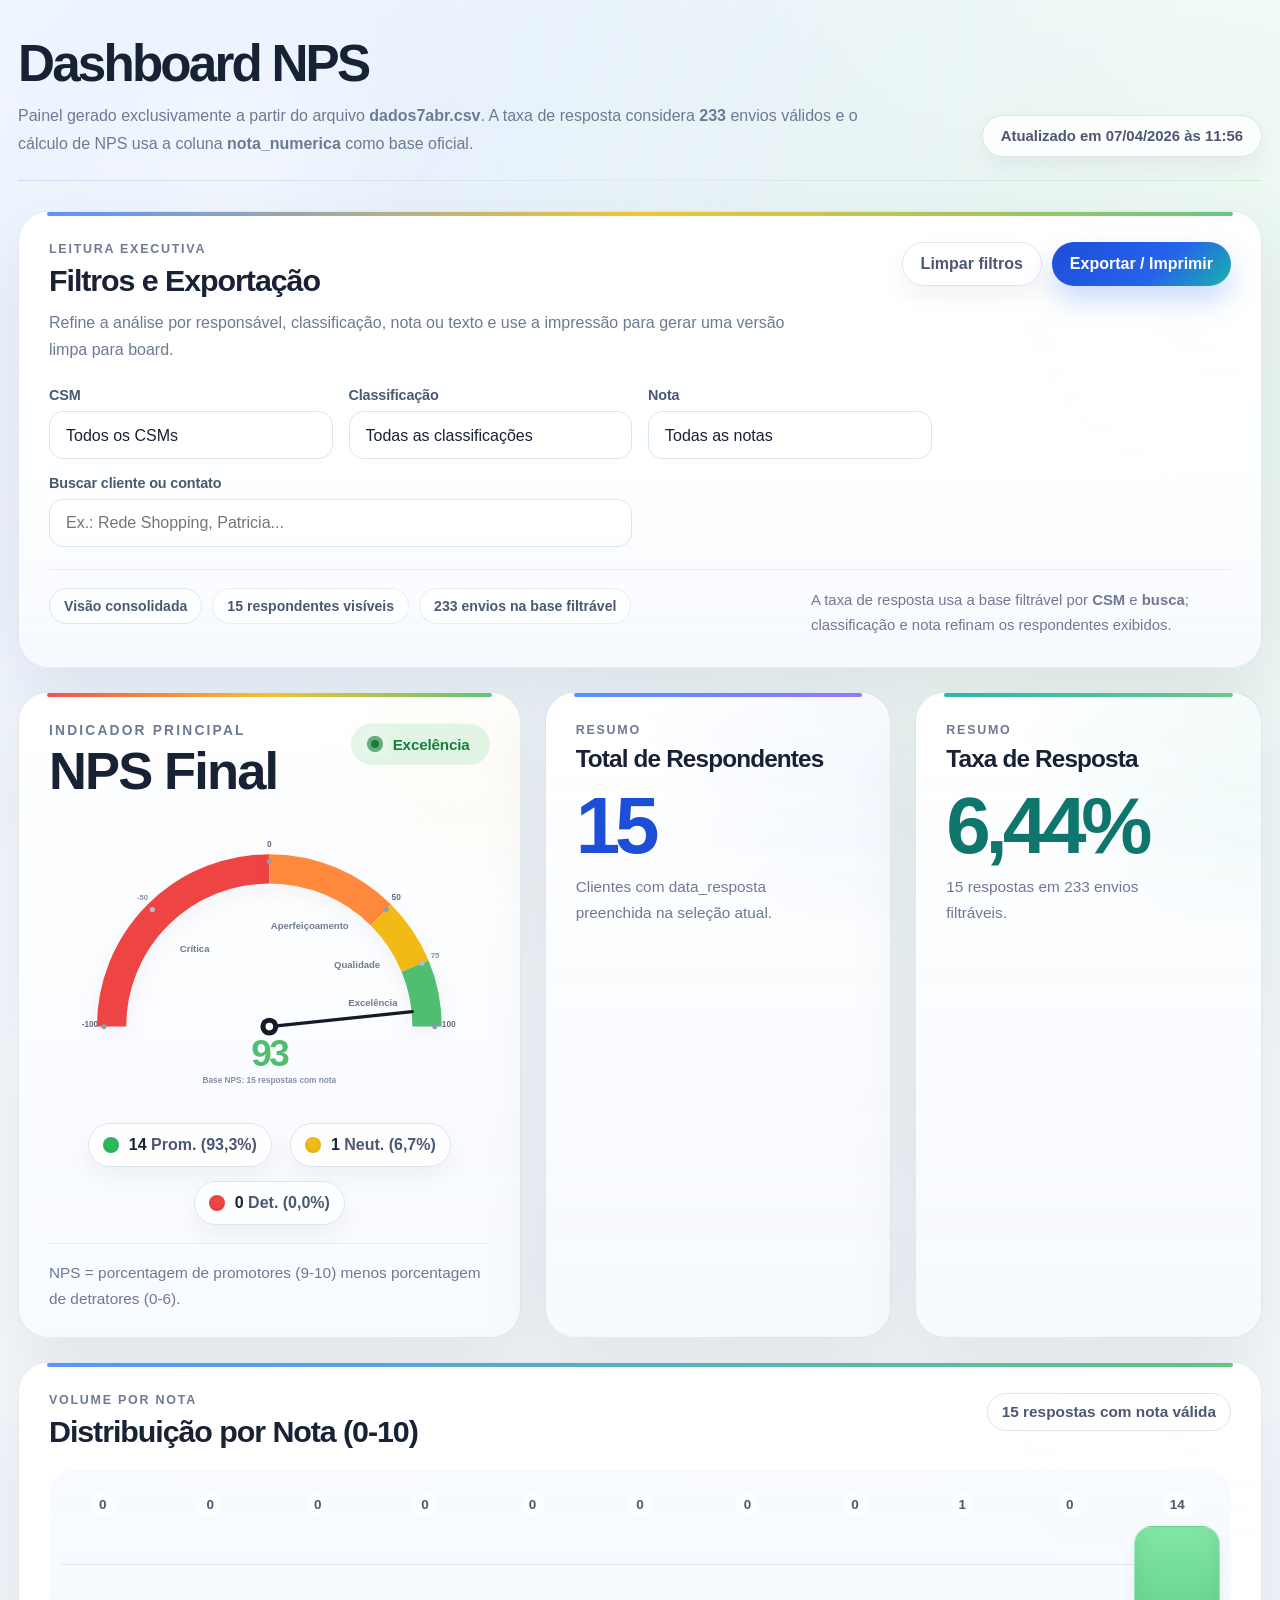
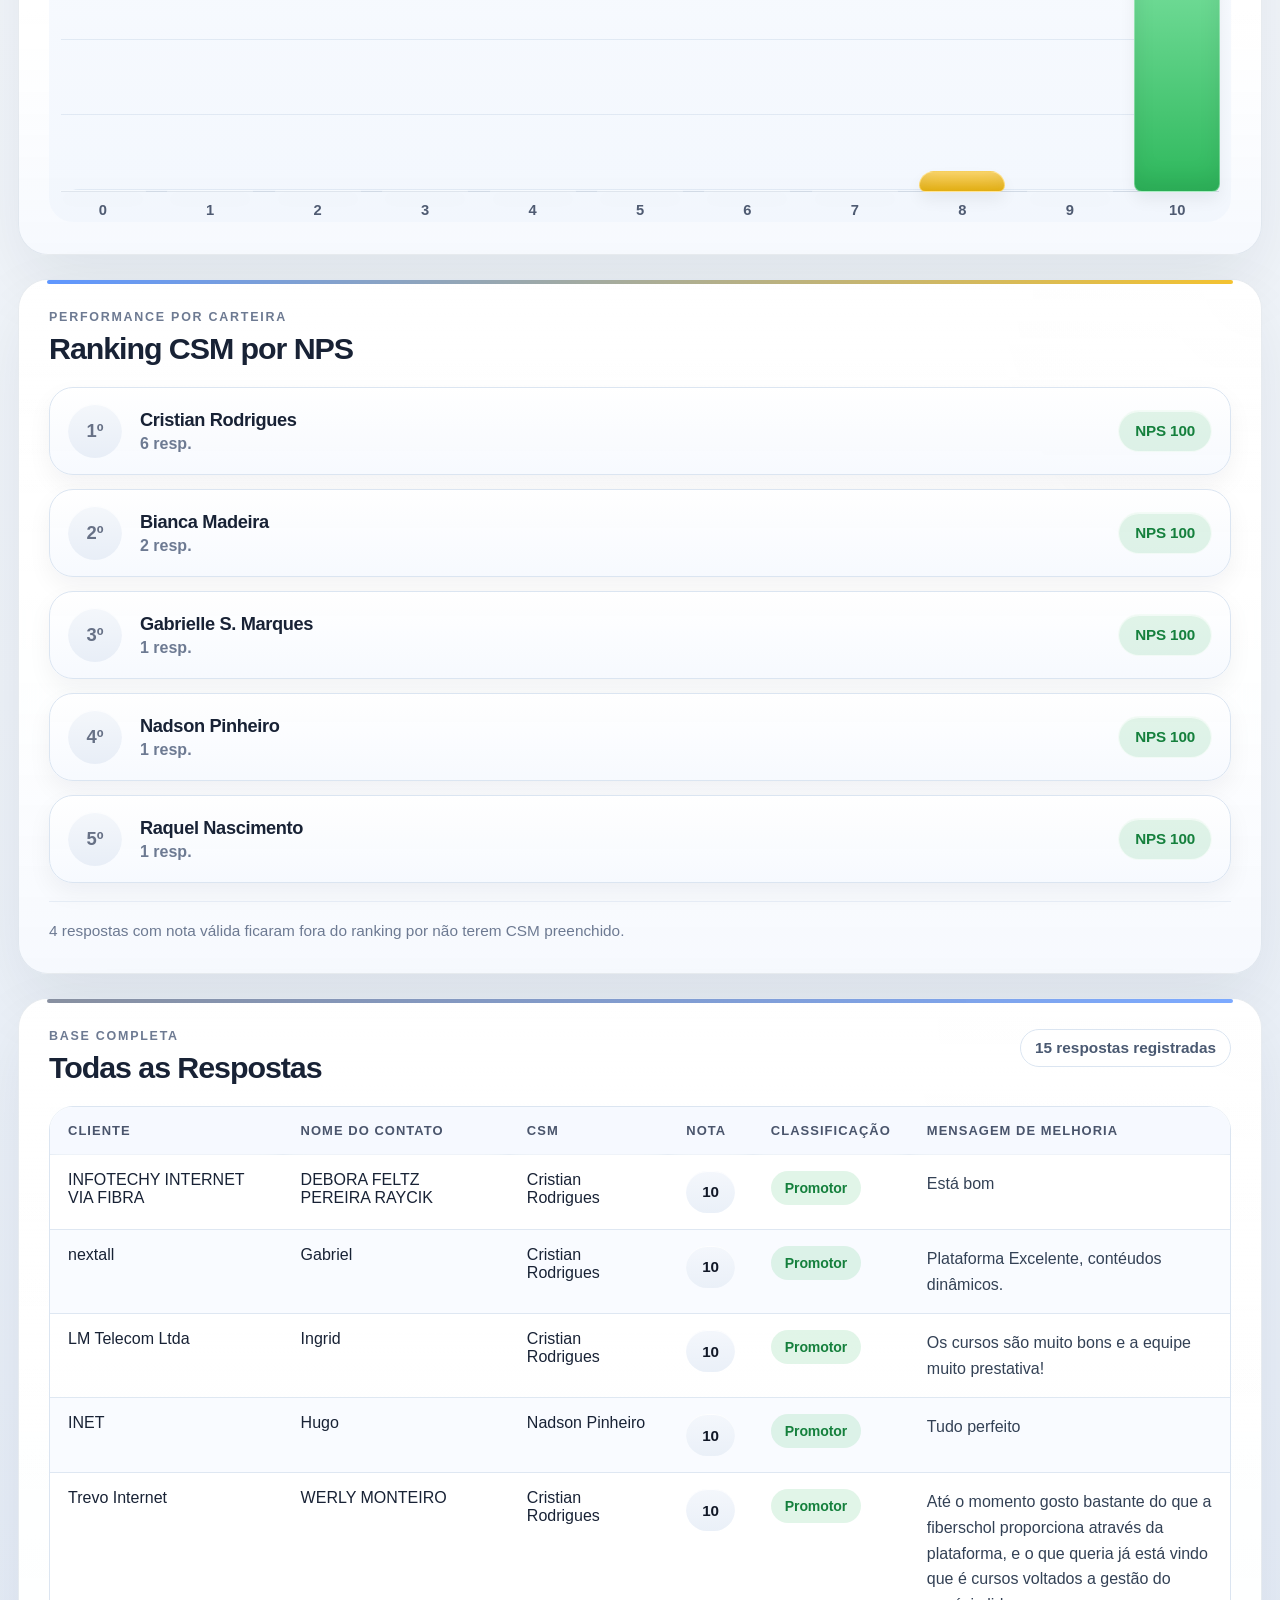
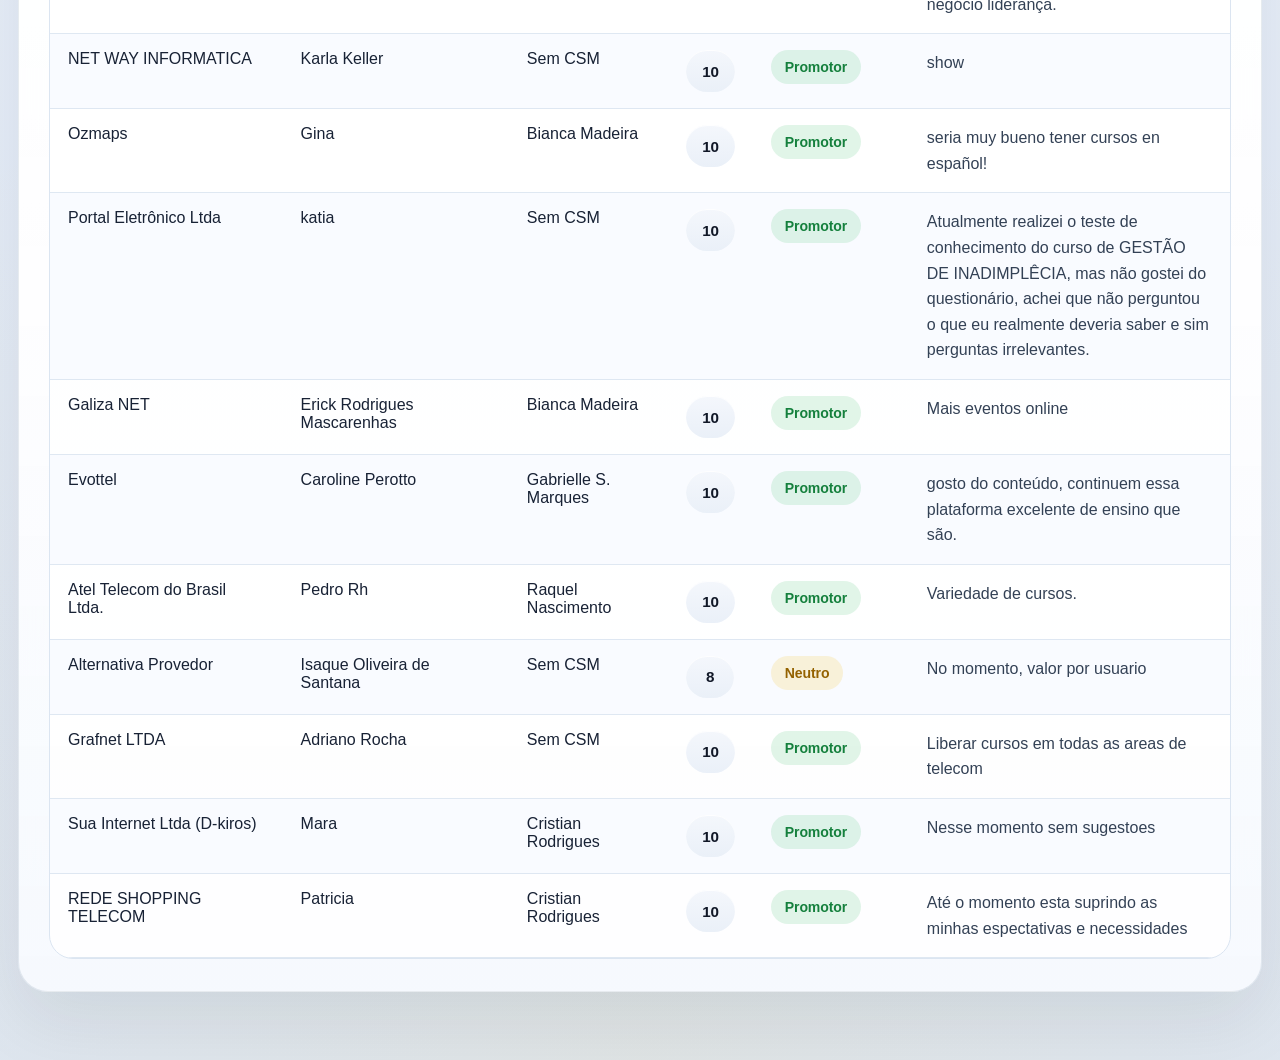
==== index.html @ 2045c463 "Organiza dashboard NPS para entrega inicial" ====
<!DOCTYPE html>
<html lang="pt-BR">
  <head>
    <meta charset="utf-8">
    <meta name="viewport" content="width=device-width, initial-scale=1.0">
    <meta name="description" content="Dashboard de NPS gerado a partir do arquivo CSV de respostas.">
    <title>Dashboard NPS</title>
    <link rel="stylesheet" href="styles.css">
  </head>
  <body>
    <main class="shell">
      
    <header class="page-head">
      <div class="page-head__content">
        <h1 class="page-title">Dashboard NPS</h1>
        <p class="page-subtitle">
          Painel gerado exclusivamente a partir do arquivo <strong>dados7abr.csv</strong>.
          A taxa de resposta considera <strong>233</strong> envios válidos e o cálculo de NPS
          usa a coluna <strong>nota_numerica</strong> como base oficial.
        </p>
      </div>
      <p class="updated-at">Atualizado em 07/04/2026 às 11:56</p>
    </header>
    
      
    <section class="card card-filters">
      <div class="filters-head">
        <div class="filters-head__content">
          <p class="eyebrow">Leitura executiva</p>
          <h2 class="card-title">Filtros e Exportação</h2>
          <p class="filters-description">
            Refine a análise por responsável, classificação, nota ou texto e use a impressão para gerar uma versão limpa para board.
          </p>
        </div>
        <div class="filters-actions">
          <button type="button" class="toolbar-button toolbar-button--ghost" id="reset-filters">
            Limpar filtros
          </button>
          <button type="button" class="toolbar-button toolbar-button--primary" id="print-dashboard">
            Exportar / Imprimir
          </button>
        </div>
      </div>
      <form class="filters-grid" id="dashboard-filters" autocomplete="off">
        <label class="filter-field">
          <span class="filter-label">CSM</span>
          <select id="filter-csm" name="csm">
            <option value="">Todos os CSMs</option><option value="Bianca Madeira">Bianca Madeira</option><option value="Cristian Rodrigues">Cristian Rodrigues</option><option value="Gabrielle S. Marques">Gabrielle S. Marques</option><option value="Nadson Pinheiro">Nadson Pinheiro</option><option value="Raquel Nascimento">Raquel Nascimento</option><option value="Sem CSM">Sem CSM</option>
          </select>
        </label>
        <label class="filter-field">
          <span class="filter-label">Classificação</span>
          <select id="filter-classificacao" name="classificacao">
            <option value="">Todas as classificações</option><option value="Promotor">Promotor</option><option value="Neutro">Neutro</option><option value="Detrator">Detrator</option>
          </select>
        </label>
        <label class="filter-field">
          <span class="filter-label">Nota</span>
          <select id="filter-nota" name="nota">
            <option value="">Todas as notas</option><option value="0">0</option><option value="1">1</option><option value="2">2</option><option value="3">3</option><option value="4">4</option><option value="5">5</option><option value="6">6</option><option value="7">7</option><option value="8">8</option><option value="9">9</option><option value="10">10</option>
          </select>
        </label>
        <label class="filter-field filter-field--search">
          <span class="filter-label">Buscar cliente ou contato</span>
          <input id="filter-busca" name="busca" type="search" placeholder="Ex.: Rede Shopping, Patricia..." />
        </label>
      </form>
      <div class="filters-footer">
        <div class="filter-summary" id="active-filter-summary" aria-live="polite"></div>
        <p class="filters-note">
          A taxa de resposta usa a base filtrável por <strong>CSM</strong> e <strong>busca</strong>; classificação e nota refinam os respondentes exibidos.
        </p>
      </div>
      <noscript>
        <p class="filters-note">Ative JavaScript para usar os filtros e a exportação.</p>
      </noscript>
    </section>
    
      
    <section class="top-grid">
      <div class="dashboard-slot" id="slot-gauge">
        
    <section class="card card-gauge">
      <div class="card-head">
        <div class="card-head__content">
          <p class="eyebrow">Indicador principal</p>
          <h2 class="card-title">NPS Final</h2>
        </div>
        
    <span class="status-badge status-badge--excellence">
      <span class="status-badge__dot" aria-hidden="true"></span>
      <span>Excelência</span>
    </span>
    
      </div>
      <figure class="gauge-figure">
        
    <svg viewBox="0 0 680 460" class="gauge-svg" role="img" aria-label="NPS final 93">
      <g><path d="M 92.00 320.00 A 248.00 248.00 0 0 1 340.00 72.00" class="gauge-arc" stroke="#ef4444"></path><path d="M 340.00 72.00 A 248.00 248.00 0 0 1 515.36 144.64" class="gauge-arc" stroke="#ff8a3d"></path><path d="M 515.36 144.64 A 248.00 248.00 0 0 1 569.12 225.09" class="gauge-arc" stroke="#f2ba14"></path><path d="M 569.12 225.09 A 248.00 248.00 0 0 1 588.00 320.00" class="gauge-arc" stroke="#4fbe6e"></path></g>
      <g><text x="222.62" y="202.62" class="gauge-zone-label">Crítica</text><text x="403.53" y="166.64" class="gauge-zone-label">Aperfeiçoamento</text><text x="478.02" y="227.78" class="gauge-zone-label">Qualidade</text><text x="502.81" y="287.62" class="gauge-zone-label">Excelência</text></g>
      <g><circle cx="80.00" cy="320.00" r="4" class="gauge-tick-dot"></circle><circle cx="156.15" cy="136.15" r="4" class="gauge-tick-dot gauge-tick-dot--minor"></circle><circle cx="340.00" cy="60.00" r="4" class="gauge-tick-dot"></circle><circle cx="523.85" cy="136.15" r="4" class="gauge-tick-dot"></circle><circle cx="580.21" cy="220.50" r="4" class="gauge-tick-dot gauge-tick-dot--minor"></circle><circle cx="600.00" cy="320.00" r="4" class="gauge-tick-dot"></circle></g>
      <g><text x="58.00" y="320.00" class="gauge-tick-label">-100</text><text x="140.60" y="120.60" class="gauge-tick-label gauge-tick-label--minor">-50</text><text x="340.00" y="38.00" class="gauge-tick-label">0</text><text x="539.40" y="120.60" class="gauge-tick-label">50</text><text x="600.53" y="212.08" class="gauge-tick-label gauge-tick-label--minor">75</text><text x="622.00" y="320.00" class="gauge-tick-label">100</text></g>
      <line x1="340" y1="320" x2="564.76" y2="296.38" class="gauge-needle"></line>
      <circle cx="340" cy="320" r="14" class="gauge-pivot-outer"></circle>
      <circle cx="340" cy="320" r="6" class="gauge-pivot-inner"></circle>
      <text x="340" y="382" class="gauge-value nps-value--excellence">93</text>
      <text x="340" y="409" class="gauge-base">Base NPS: 15 respostas com nota</text>
    </svg>
    
      </figure>
      <ul class="gauge-legend" aria-label="Composição do NPS">
        
        <li class="gauge-legend__item">
          <span class="legend-dot legend-dot--promoter" aria-hidden="true"></span>
          <span><strong>14</strong> Prom. (93,3%)</span>
        </li>
        
        <li class="gauge-legend__item">
          <span class="legend-dot legend-dot--neutral" aria-hidden="true"></span>
          <span><strong>1</strong> Neut. (6,7%)</span>
        </li>
        
        <li class="gauge-legend__item">
          <span class="legend-dot legend-dot--detractor" aria-hidden="true"></span>
          <span><strong>0</strong> Det. (0,0%)</span>
        </li>
        
      </ul>
      <p class="card-footnote">NPS = porcentagem de promotores (9-10) menos porcentagem de detratores (0-6).</p>
    </section>
    
      </div>
      <div class="dashboard-slot" id="slot-respondents">
        
    <section class="card metric-card metric-card--respondents">
      <div class="card-head card-head--tight">
        <div class="card-head__content">
          <p class="eyebrow">Resumo</p>
          <h2 class="card-title">Total de Respondentes</h2>
        </div>
      </div>
      <div class="metric-value">15</div>
      <p class="metric-subtitle">Clientes com data_resposta preenchida.</p>
    </section>
    
      </div>
      <div class="dashboard-slot" id="slot-rate">
        
    <section class="card metric-card metric-card--rate">
      <div class="card-head card-head--tight">
        <div class="card-head__content">
          <p class="eyebrow">Resumo</p>
          <h2 class="card-title">Taxa de Resposta</h2>
        </div>
      </div>
      <div class="metric-value">6,44%</div>
      <p class="metric-subtitle">15 respostas em 233 envios válidos.</p>
    </section>
    
      </div>
    </section>
    
      
    <section class="section-grid">
      <div class="dashboard-slot" id="slot-distribution">
        
    <section class="card card-wide card-distribution">
      <div class="card-head">
        <div class="card-head__content">
          <p class="eyebrow">Volume por nota</p>
          <h2 class="card-title">Distribuição por Nota (0-10)</h2>
        </div>
        <p class="chart-caption">15 respostas com nota válida</p>
      </div>
      <div class="bar-chart" aria-label="Gráfico de distribuição por nota">
        
            <div class="bar-column">
              <div class="bar-value-label">0</div>
              <div class="bar-track">
                <div class="bar-fill bar-fill--detractor" style="height: 0.00%"></div>
              </div>
              <div class="bar-score-label">0</div>
            </div>
            
            <div class="bar-column">
              <div class="bar-value-label">0</div>
              <div class="bar-track">
                <div class="bar-fill bar-fill--detractor" style="height: 0.00%"></div>
              </div>
              <div class="bar-score-label">1</div>
            </div>
            
            <div class="bar-column">
              <div class="bar-value-label">0</div>
              <div class="bar-track">
                <div class="bar-fill bar-fill--detractor" style="height: 0.00%"></div>
              </div>
              <div class="bar-score-label">2</div>
            </div>
            
            <div class="bar-column">
              <div class="bar-value-label">0</div>
              <div class="bar-track">
                <div class="bar-fill bar-fill--detractor" style="height: 0.00%"></div>
              </div>
              <div class="bar-score-label">3</div>
            </div>
            
            <div class="bar-column">
              <div class="bar-value-label">0</div>
              <div class="bar-track">
                <div class="bar-fill bar-fill--detractor" style="height: 0.00%"></div>
              </div>
              <div class="bar-score-label">4</div>
            </div>
            
            <div class="bar-column">
              <div class="bar-value-label">0</div>
              <div class="bar-track">
                <div class="bar-fill bar-fill--detractor" style="height: 0.00%"></div>
              </div>
              <div class="bar-score-label">5</div>
            </div>
            
            <div class="bar-column">
              <div class="bar-value-label">0</div>
              <div class="bar-track">
                <div class="bar-fill bar-fill--detractor" style="height: 0.00%"></div>
              </div>
              <div class="bar-score-label">6</div>
            </div>
            
            <div class="bar-column">
              <div class="bar-value-label">0</div>
              <div class="bar-track">
                <div class="bar-fill bar-fill--neutral" style="height: 0.00%"></div>
              </div>
              <div class="bar-score-label">7</div>
            </div>
            
            <div class="bar-column">
              <div class="bar-value-label">1</div>
              <div class="bar-track">
                <div class="bar-fill bar-fill--neutral" style="height: 8.00%"></div>
              </div>
              <div class="bar-score-label">8</div>
            </div>
            
            <div class="bar-column">
              <div class="bar-value-label">0</div>
              <div class="bar-track">
                <div class="bar-fill bar-fill--promoter" style="height: 0.00%"></div>
              </div>
              <div class="bar-score-label">9</div>
            </div>
            
            <div class="bar-column">
              <div class="bar-value-label">14</div>
              <div class="bar-track">
                <div class="bar-fill bar-fill--promoter" style="height: 100.00%"></div>
              </div>
              <div class="bar-score-label">10</div>
            </div>
            
      </div>
    </section>
    
      </div>
      <div class="dashboard-slot" id="slot-ranking">
        
    <section class="card card-ranking">
      <div class="card-head">
        <div class="card-head__content">
          <p class="eyebrow">Performance por carteira</p>
          <h2 class="card-title">Ranking CSM por NPS</h2>
        </div>
      </div>
      <ol class="ranking-list">
                <li class="ranking-item">
                  <div class="ranking-position">1º</div>
                  <div class="ranking-content">
                    <div class="ranking-name">Cristian Rodrigues</div>
                    <div class="ranking-meta">6 resp.</div>
                  </div>
                  <div class="ranking-badge status-badge--excellence">NPS 100</div>
                </li>
                
                <li class="ranking-item">
                  <div class="ranking-position">2º</div>
                  <div class="ranking-content">
                    <div class="ranking-name">Bianca Madeira</div>
                    <div class="ranking-meta">2 resp.</div>
                  </div>
                  <div class="ranking-badge status-badge--excellence">NPS 100</div>
                </li>
                
                <li class="ranking-item">
                  <div class="ranking-position">3º</div>
                  <div class="ranking-content">
                    <div class="ranking-name">Gabrielle S. Marques</div>
                    <div class="ranking-meta">1 resp.</div>
                  </div>
                  <div class="ranking-badge status-badge--excellence">NPS 100</div>
                </li>
                
                <li class="ranking-item">
                  <div class="ranking-position">4º</div>
                  <div class="ranking-content">
                    <div class="ranking-name">Nadson Pinheiro</div>
                    <div class="ranking-meta">1 resp.</div>
                  </div>
                  <div class="ranking-badge status-badge--excellence">NPS 100</div>
                </li>
                
                <li class="ranking-item">
                  <div class="ranking-position">5º</div>
                  <div class="ranking-content">
                    <div class="ranking-name">Raquel Nascimento</div>
                    <div class="ranking-meta">1 resp.</div>
                  </div>
                  <div class="ranking-badge status-badge--excellence">NPS 100</div>
                </li>
                </ol>
      <p class="card-footnote">4 respostas com nota válida ficaram fora do ranking por não terem CSM preenchido.</p>
    </section>
    
      </div>
      <div class="dashboard-slot" id="slot-table">
        
    <section class="card card-wide card-table">
      <div class="card-head">
        <div class="card-head__content">
          <p class="eyebrow">Base completa</p>
          <h2 class="card-title">Todas as Respostas</h2>
        </div>
        <p class="chart-caption">15 respostas registradas</p>
      </div>
      <div class="table-shell">
        <table>
          <caption class="sr-only">Tabela com todas as respostas de NPS</caption>
          <thead>
            <tr>
              <th>Cliente</th>
              <th>Nome do contato</th>
              <th>CSM</th>
              <th>Nota</th>
              <th>Classificação</th>
              <th>Mensagem de melhoria</th>
            </tr>
          </thead>
          <tbody>
            
            <tr>
              <td>INFOTECHY INTERNET VIA FIBRA</td>
              <td>DEBORA FELTZ PEREIRA RAYCIK</td>
              <td>Cristian Rodrigues</td>
              <td><span class="score-chip">10</span></td>
              <td><span class="pill pill--promoter">Promotor</span></td>
              <td class="message-cell">Está bom</td>
            </tr>
            
            <tr>
              <td>nextall</td>
              <td>Gabriel</td>
              <td>Cristian Rodrigues</td>
              <td><span class="score-chip">10</span></td>
              <td><span class="pill pill--promoter">Promotor</span></td>
              <td class="message-cell">Plataforma Excelente, contéudos dinâmicos.</td>
            </tr>
            
            <tr>
              <td>LM Telecom Ltda</td>
              <td>Ingrid</td>
              <td>Cristian Rodrigues</td>
              <td><span class="score-chip">10</span></td>
              <td><span class="pill pill--promoter">Promotor</span></td>
              <td class="message-cell">Os cursos são muito bons e a equipe muito prestativa!</td>
            </tr>
            
            <tr>
              <td>INET</td>
              <td>Hugo</td>
              <td>Nadson Pinheiro</td>
              <td><span class="score-chip">10</span></td>
              <td><span class="pill pill--promoter">Promotor</span></td>
              <td class="message-cell">Tudo perfeito</td>
            </tr>
            
            <tr>
              <td>Trevo Internet</td>
              <td>WERLY MONTEIRO</td>
              <td>Cristian Rodrigues</td>
              <td><span class="score-chip">10</span></td>
              <td><span class="pill pill--promoter">Promotor</span></td>
              <td class="message-cell">Até o momento gosto bastante do que a fiberschol proporciona através da plataforma, e o que queria já está vindo que é cursos voltados a gestão do negócio liderança.</td>
            </tr>
            
            <tr>
              <td>NET WAY INFORMATICA</td>
              <td>Karla Keller</td>
              <td>Sem CSM</td>
              <td><span class="score-chip">10</span></td>
              <td><span class="pill pill--promoter">Promotor</span></td>
              <td class="message-cell">show</td>
            </tr>
            
            <tr>
              <td>Ozmaps</td>
              <td>Gina</td>
              <td>Bianca Madeira</td>
              <td><span class="score-chip">10</span></td>
              <td><span class="pill pill--promoter">Promotor</span></td>
              <td class="message-cell">seria muy bueno tener cursos en español!</td>
            </tr>
            
            <tr>
              <td>Portal Eletrônico Ltda</td>
              <td>katia</td>
              <td>Sem CSM</td>
              <td><span class="score-chip">10</span></td>
              <td><span class="pill pill--promoter">Promotor</span></td>
              <td class="message-cell">Atualmente realizei o teste de conhecimento do curso de GESTÃO DE INADIMPLÊCIA, mas não gostei do questionário, achei que não perguntou o que eu realmente deveria saber e sim perguntas irrelevantes.</td>
            </tr>
            
            <tr>
              <td>Galiza NET</td>
              <td>Erick Rodrigues Mascarenhas</td>
              <td>Bianca Madeira</td>
              <td><span class="score-chip">10</span></td>
              <td><span class="pill pill--promoter">Promotor</span></td>
              <td class="message-cell">Mais eventos online</td>
            </tr>
            
            <tr>
              <td>Evottel</td>
              <td>Caroline Perotto</td>
              <td>Gabrielle S. Marques</td>
              <td><span class="score-chip">10</span></td>
              <td><span class="pill pill--promoter">Promotor</span></td>
              <td class="message-cell">gosto do conteúdo, continuem essa plataforma excelente de ensino que são.</td>
            </tr>
            
            <tr>
              <td>Atel Telecom do Brasil Ltda.</td>
              <td>Pedro Rh</td>
              <td>Raquel Nascimento</td>
              <td><span class="score-chip">10</span></td>
              <td><span class="pill pill--promoter">Promotor</span></td>
              <td class="message-cell">Variedade de cursos.</td>
            </tr>
            
            <tr>
              <td>Alternativa Provedor</td>
              <td>Isaque Oliveira de Santana</td>
              <td>Sem CSM</td>
              <td><span class="score-chip">8</span></td>
              <td><span class="pill pill--neutral">Neutro</span></td>
              <td class="message-cell">No momento, valor por usuario</td>
            </tr>
            
            <tr>
              <td>Grafnet LTDA</td>
              <td>Adriano Rocha</td>
              <td>Sem CSM</td>
              <td><span class="score-chip">10</span></td>
              <td><span class="pill pill--promoter">Promotor</span></td>
              <td class="message-cell">Liberar cursos em todas as areas de telecom</td>
            </tr>
            
            <tr>
              <td>Sua Internet Ltda (D-kiros)</td>
              <td>Mara</td>
              <td>Cristian Rodrigues</td>
              <td><span class="score-chip">10</span></td>
              <td><span class="pill pill--promoter">Promotor</span></td>
              <td class="message-cell">Nesse momento sem sugestoes</td>
            </tr>
            
            <tr>
              <td>REDE SHOPPING TELECOM</td>
              <td>Patricia</td>
              <td>Cristian Rodrigues</td>
              <td><span class="score-chip">10</span></td>
              <td><span class="pill pill--promoter">Promotor</span></td>
              <td class="message-cell">Até o momento esta suprindo as minhas espectativas e necessidades</td>
            </tr>
            
          </tbody>
        </table>
      </div>
    </section>
    
      </div>
    </section>
    
    </main>
    <script id="dashboard-data" type="application/json">{"sentRecords": [{"cliente": "VNET TECNOLOGIA (VOANET)", "nome_contato": "Rafael Assis", "csm": "Bianca Madeira"}, {"cliente": "ELETEL NET (BRENDON C B DE CASTRO)", "nome_contato": "BRENDON", "csm": "Sem CSM"}, {"cliente": "BMI SERVICOS DIGITAIS", "nome_contato": "Rênea Prado", "csm": "Sem CSM"}, {"cliente": "REDE BJNET TELECOMUNICACOES LTDA", "nome_contato": "Paulo", "csm": "Sem CSM"}, {"cliente": "GRUPO VIA FIBRA (VSC TELECOM LTDA)", "nome_contato": "Vanderlei Correia", "csm": "Sem CSM"}, {"cliente": "CONTILNET TELECOM", "nome_contato": "Antônio Paixão", "csm": "Sem CSM"}, {"cliente": "Gruposa - Capelanet", "nome_contato": "Sérgio", "csm": "Bianca Madeira"}, {"cliente": "TEUTONET", "nome_contato": "Agnes Santos", "csm": "Bianca Madeira"}, {"cliente": "Essa internet", "nome_contato": "roberta", "csm": "Nadson Pinheiro"}, {"cliente": "Netcell", "nome_contato": "Josivaldo", "csm": "Cristian Rodrigues"}, {"cliente": "VELLO", "nome_contato": "Danilo", "csm": "Sem CSM"}, {"cliente": "Connectsul Telecomunicações", "nome_contato": "Karina", "csm": "Gabrielle S. Marques"}, {"cliente": "Ciabrasnet", "nome_contato": "Glacieli", "csm": "Cristian Rodrigues"}, {"cliente": "Nevoli Telecom", "nome_contato": "Edite Lopes", "csm": "Sem CSM"}, {"cliente": "Unonet", "nome_contato": "renisio", "csm": "Bianca Madeira"}, {"cliente": "Pontonet", "nome_contato": "Alexandre de Jesus Borges", "csm": "Cristian Rodrigues"}, {"cliente": "Rede online internet", "nome_contato": "Daniele Soares", "csm": "Gabrielle S. Marques"}, {"cliente": "OPCAOTELECOM TELECOMUNICACOES S/A", "nome_contato": "Marcelo", "csm": "Cristian Rodrigues"}, {"cliente": "Arobanet", "nome_contato": "Lione", "csm": "Cristian Rodrigues"}, {"cliente": "Nave Net", "nome_contato": "emerson", "csm": "Cristian Rodrigues"}, {"cliente": "NEWCO (itaon)", "nome_contato": "Levi Samuel", "csm": "Bianca Madeira"}, {"cliente": "NOXNET PROVEDOR (FJM TELECOM LTDA)", "nome_contato": "Kelly", "csm": "Bianca Madeira"}, {"cliente": "BRASIL NET POWER", "nome_contato": "Wener Carlos lemes teixeira", "csm": "Bianca Madeira"}, {"cliente": "Pantanal - Brito & Gonçalves LTDA ME", "nome_contato": "Henrique da Silva Brito", "csm": "Sem CSM"}, {"cliente": "Diginet Telecom - A T Magalhaes", "nome_contato": "Adam", "csm": "Sem CSM"}, {"cliente": "VIP NET (R. G. Menezes de Araujo Informatica)", "nome_contato": "Rauny Garcia", "csm": "Sem CSM"}, {"cliente": "DELTA ATIVA", "nome_contato": "Daniele Miorando", "csm": "Cristian Rodrigues"}, {"cliente": "R2NET", "nome_contato": "Matheus", "csm": "Cristian Rodrigues"}, {"cliente": "Megapix Provedor de Internet", "nome_contato": "Lucas Sampaio", "csm": "Nadson Pinheiro"}, {"cliente": "Omegasul", "nome_contato": "Enoque", "csm": "Cristian Rodrigues"}, {"cliente": "JDCONECT", "nome_contato": "Gerson Barbosa Veras Junior", "csm": "Gabrielle S. Marques"}, {"cliente": "Fernando Oliveira Cambuhy", "nome_contato": "Elisa", "csm": "Cristian Rodrigues"}, {"cliente": "WIUP - RLINE SOLUTIONS", "nome_contato": "Carlos Moritz", "csm": "Cristian Rodrigues"}, {"cliente": "SOW - SHARE OWN WORLD", "nome_contato": "Felipe", "csm": "Cristian Rodrigues"}, {"cliente": "ESADINET", "nome_contato": "Kaue", "csm": "Cristian Rodrigues"}, {"cliente": "nova mais", "nome_contato": "Ravel", "csm": "Cristian Rodrigues"}, {"cliente": "SD NET", "nome_contato": "ABELA MARIA DANCZUK", "csm": "Sem CSM"}, {"cliente": "supernet", "nome_contato": "Weverton", "csm": "Cristian Rodrigues"}, {"cliente": "SELLNET TELECOM (Sell Net)", "nome_contato": "Luiz Brizola", "csm": "Raquel Nascimento"}, {"cliente": "Netfibra (LS Conect Telecom)", "nome_contato": "Jane", "csm": "Bianca Madeira"}, {"cliente": "FAINET", "nome_contato": "Jurandi", "csm": "Bianca Madeira"}, {"cliente": "NET BAIO", "nome_contato": "GILMAR JOSE DA SILVA", "csm": "Bianca Madeira"}, {"cliente": "DStech Internet", "nome_contato": "Christian", "csm": "Bianca Madeira"}, {"cliente": "NAVIX SOLUÇÕES EM INTERNET", "nome_contato": "Samuel", "csm": "Nadson Pinheiro"}, {"cliente": "BRENDON C B DE CASTRO", "nome_contato": "BRENDON", "csm": "Nadson Pinheiro"}, {"cliente": "INET", "nome_contato": "Hugo", "csm": "Nadson Pinheiro"}, {"cliente": "I7 Provedor de internet LTDA", "nome_contato": "Laerte", "csm": "Nadson Pinheiro"}, {"cliente": "LOGO TELECOM", "nome_contato": "Michell", "csm": "Bianca Madeira"}, {"cliente": "Futuranet", "nome_contato": "Jonas", "csm": "Sem CSM"}, {"cliente": "Netwest", "nome_contato": "Everton Cardoso Mendes", "csm": "Bianca Madeira"}, {"cliente": "Greenet", "nome_contato": "Patric", "csm": "Bianca Madeira"}, {"cliente": "NS Internet LTDA", "nome_contato": "Kerlei", "csm": "Cristian Rodrigues"}, {"cliente": "ULTRANET", "nome_contato": "Edilson Maier Campos", "csm": "Sem CSM"}, {"cliente": "JECTIX TELECOMUNICAÇÕES E SERVIÇOS", "nome_contato": "Jefferson Roger", "csm": "Cristian Rodrigues"}, {"cliente": "Wit Telecom", "nome_contato": "ricardo - +55 93 9203-9153", "csm": "Bianca Madeira"}, {"cliente": "MEGANET TELECOM", "nome_contato": "DIONE", "csm": "Cristian Rodrigues"}, {"cliente": "BMI SERVICOS DIGITAIS", "nome_contato": "Rênea Prado", "csm": "Nadson Pinheiro"}, {"cliente": "Interserv Telecom LTDA", "nome_contato": "ILMA MICHELE COSTA VASCONCELOS SOARES", "csm": "Gabrielle S. Marques"}, {"cliente": "Zen Internet e Telecomunicação LTDA", "nome_contato": "Ingrid", "csm": "Bianca Madeira"}, {"cliente": "PRIME TELECOM LTDA", "nome_contato": "Vanderlam Silva Carvalho", "csm": "Bianca Madeira"}, {"cliente": "TK TELECOM", "nome_contato": "TIAGO DE JESUS SANTOS", "csm": "Gabrielle S. Marques"}, {"cliente": "ONE (Empresa de soluções)", "nome_contato": "Daiane", "csm": "Gabrielle S. Marques"}, {"cliente": "SEABANT", "nome_contato": "ERALDO CARLOS DA SILVA", "csm": "Sem CSM"}, {"cliente": "ULTRANET (ultranetpa)", "nome_contato": "Edilson Maier Campos", "csm": "Sem CSM"}, {"cliente": "Apex Telecom (CINEIA BEATRIZ DE OLIVEIRA MIRANDA)", "nome_contato": "HERÁCLITO DANTAS DE MIRANDA NETO", "csm": "Bianca Madeira"}, {"cliente": "NETIAN telecom", "nome_contato": "Sebastião augusto Rodrigues de Mesquita", "csm": "Bianca Madeira"}, {"cliente": "ZeusNet", "nome_contato": "Marcílio", "csm": "Bianca Madeira"}, {"cliente": "Galiza NET", "nome_contato": "Erick Rodrigues Mascarenhas", "csm": "Bianca Madeira"}, {"cliente": "PIXEL INTERNET E TELECOMUNICAÇÕES EIRELI", "nome_contato": "Thais", "csm": "Bianca Madeira"}, {"cliente": "Branet - BRASIL ANTENAS abdossantos", "nome_contato": "ALCIDES", "csm": "Bianca Madeira"}, {"cliente": "DDL LINE", "nome_contato": "denes", "csm": "Bianca Madeira"}, {"cliente": "Catupi.com", "nome_contato": "Patricia Aschebrock Laux", "csm": "Bianca Madeira"}, {"cliente": "Ozmaps", "nome_contato": "Gina", "csm": "Bianca Madeira"}, {"cliente": "Web Serviços de Comunicação multimídia Ltda Netcanes", "nome_contato": "Jabes", "csm": "Bianca Madeira"}, {"cliente": "LIKE TELECOM LTDA - ME (LIKE TELECOM)", "nome_contato": "Victor", "csm": "Sem CSM"}, {"cliente": "Futuranet", "nome_contato": "Jonas", "csm": "Sem CSM"}, {"cliente": "Esfera Condominio LTDA", "nome_contato": "alex", "csm": "Nadson Pinheiro"}, {"cliente": "NetHouse Telecom", "nome_contato": "mairla", "csm": "Sem CSM"}, {"cliente": "GSS TECNOLOGIES S.A.C.", "nome_contato": "Jorge ou Rute", "csm": "Bianca Madeira"}, {"cliente": "Geração Net", "nome_contato": "Denise", "csm": "Raquel Nascimento"}, {"cliente": "FiberComp", "nome_contato": "Karine", "csm": "Raquel Nascimento"}, {"cliente": "FIVE TELECOM LTDA", "nome_contato": "Marcelo", "csm": "Raquel Nascimento"}, {"cliente": "TRES PONTAS TECNOLOGIA", "nome_contato": "Andressa", "csm": "Cristian Rodrigues"}, {"cliente": "FibraOn Soluções", "nome_contato": "Keli Miranda", "csm": "Sem CSM"}, {"cliente": "GA Service Internet", "nome_contato": "ilaildo Silva", "csm": "Bianca Madeira"}, {"cliente": "Mais Provedor Serviços de Internet Ltda", "nome_contato": "Tati", "csm": "Raquel Nascimento"}, {"cliente": "Greenet", "nome_contato": "Patric", "csm": "Bianca Madeira"}, {"cliente": "TI CONNECT", "nome_contato": "Janaina", "csm": "Cristian Rodrigues"}, {"cliente": "MKS CONNECT", "nome_contato": "Daniel Velame", "csm": "Bianca Madeira"}, {"cliente": "AREA 51", "nome_contato": "Patrick", "csm": "Sem CSM"}, {"cliente": "Zum Telecom", "nome_contato": "James", "csm": "Bianca Madeira"}, {"cliente": "NAVIX SOLUÇÕES EM INTERNET", "nome_contato": "Samuel", "csm": "Nadson Pinheiro"}, {"cliente": "Portal Eletrônico Ltda", "nome_contato": "katia", "csm": "Sem CSM"}, {"cliente": "LOGO TELECOM", "nome_contato": "Michell", "csm": "Bianca Madeira"}, {"cliente": "Conexiones Rápidas", "nome_contato": "Ervin Elueterio Pérez Siles", "csm": "Bianca Madeira"}, {"cliente": "GLC SERVIÇO & COMÉRCIO DE INFORMÁTICA LTDA ME", "nome_contato": "Caio Galvão", "csm": "Bianca Madeira"}, {"cliente": "Evottel", "nome_contato": "Caroline Perotto", "csm": "Gabrielle S. Marques"}, {"cliente": "Blix", "nome_contato": "Josimar", "csm": "Gabrielle S. Marques"}, {"cliente": "GLOBALNETRS", "nome_contato": "roberto", "csm": "Cristian Rodrigues"}, {"cliente": "High Speed", "nome_contato": "Luis Paulo", "csm": "Cristian Rodrigues"}, {"cliente": "connecte PE", "nome_contato": "mario", "csm": "Nadson Pinheiro"}, {"cliente": "SOLUTIONS TELECOM", "nome_contato": "Gardel", "csm": "Gabrielle S. Marques"}, {"cliente": "Interserv Telecom LTDA", "nome_contato": "ILMA MICHELE COSTA VASCONCELOS SOARES", "csm": "Sem CSM"}, {"cliente": "TBT TELECOM", "nome_contato": "Júnior Monteiro", "csm": "Bianca Madeira"}, {"cliente": "rede global", "nome_contato": "LINCOMFÁ ANDRADE FONTES", "csm": "Cristian Rodrigues"}, {"cliente": "INFOTEC", "nome_contato": "DIOGO PAZETTO", "csm": "Bianca Madeira"}, {"cliente": "VIPERNET", "nome_contato": "alana", "csm": "Cristian Rodrigues"}, {"cliente": "MR NET (Pará)", "nome_contato": "Victor Williames Pantoja Costa", "csm": "Nadson Pinheiro"}, {"cliente": "enet provedor", "nome_contato": "eder", "csm": "Cristian Rodrigues"}, {"cliente": "Nossa Net Telecom (GRUPO ALMEIDA & REIS LTDA)", "nome_contato": "Gleyziane", "csm": "Raquel Nascimento"}, {"cliente": "INFOTECHY INTERNET VIA FIBRA", "nome_contato": "DEBORA FELTZ PEREIRA RAYCIK", "csm": "Cristian Rodrigues"}, {"cliente": "rapeedo telecom", "nome_contato": "jhonne - +55 33 8405-9026", "csm": "Nadson Pinheiro"}, {"cliente": "MEGANET TELECOM", "nome_contato": "DIONE", "csm": "Cristian Rodrigues"}, {"cliente": "R3 Internet Ltda", "nome_contato": "Raphael Mazzolini", "csm": "Sem CSM"}, {"cliente": "Zen Internet e Telecomunicação LTDA", "nome_contato": "Ingrid", "csm": "Sem CSM"}, {"cliente": "Wit Telecom", "nome_contato": "ricardo - +55 93 9203-9153", "csm": "Bianca Madeira"}, {"cliente": "g10 telecom", "nome_contato": "Adriana", "csm": "Cristian Rodrigues"}, {"cliente": "AKI NET", "nome_contato": "Betânia", "csm": "Cristian Rodrigues"}, {"cliente": "Fly internet sorriso", "nome_contato": "Adilson - +55 66 9668-8530", "csm": "Nadson Pinheiro"}, {"cliente": "LM Telecom Ltda", "nome_contato": "Ingrid", "csm": "Cristian Rodrigues"}, {"cliente": "STA TELECOM - IT SERVICE AND COMMUNICATIONS", "nome_contato": "Matheus", "csm": "Sem CSM"}, {"cliente": "TRUETEC", "nome_contato": "Rubens Urquisa", "csm": "Cristian Rodrigues"}, {"cliente": "NETFSA", "nome_contato": "Moanna", "csm": "Cristian Rodrigues"}, {"cliente": "VGPNET", "nome_contato": "karina", "csm": "Cristian Rodrigues"}, {"cliente": "FG TELECOM/ ConectBA", "nome_contato": "Tainara Almeida", "csm": "Cristian Rodrigues"}, {"cliente": "FTNET.GRAFICOS", "nome_contato": "Luis França", "csm": "Gabrielle S. Marques"}, {"cliente": "Trevo Internet", "nome_contato": "WERLY MONTEIRO", "csm": "Cristian Rodrigues"}, {"cliente": "Sirius Place - Sirius Assessoria e Consultoria Ltda", "nome_contato": "Matheus Almeida", "csm": "Cristian Rodrigues"}, {"cliente": "DIGIPLAN NET", "nome_contato": "PAULO C.", "csm": "Cristian Rodrigues"}, {"cliente": "In9ve", "nome_contato": "Luara Oliveira", "csm": "Bianca Madeira"}, {"cliente": "RIZZINET", "nome_contato": "Sidnei Rizzi Brasil", "csm": "Sem CSM"}, {"cliente": "Simples Internet (P A THOMAZ MARCELINO E CIA LTDA EPP)", "nome_contato": "PAULO ADRIANO THOMAZ MARCELINO", "csm": "Bianca Madeira"}, {"cliente": "FLASH NET BRASIL", "nome_contato": "Lucas Albuquerque", "csm": "Cristian Rodrigues"}, {"cliente": "SAMISSA TELECOM", "nome_contato": "Wesley Barbaresco", "csm": "Sem CSM"}, {"cliente": "SUPERTEC TELECOM", "nome_contato": "Saulo Miranda", "csm": "Bianca Madeira"}, {"cliente": "BJ NET PROVEDOR DE INTERNET LTDA", "nome_contato": "Hellyfer Alberti", "csm": "Cristian Rodrigues"}, {"cliente": "Atel Telecom do Brasil Ltda.", "nome_contato": "Pedro Rh", "csm": "Raquel Nascimento"}, {"cliente": "POWERNET SOLUTIONS", "nome_contato": "Marlon", "csm": "Raquel Nascimento"}, {"cliente": "FIBERNET EMPRESA DE COMUNICAÇÕES LTDA", "nome_contato": "Darcy", "csm": "Raquel Nascimento"}, {"cliente": "Razaoinfo", "nome_contato": "Zito Loss", "csm": "Raquel Nascimento"}, {"cliente": "Ibiunet Telecomunicacoes Ltda", "nome_contato": "Mikael", "csm": "Raquel Nascimento"}, {"cliente": "ROBERTA ROSSATTO FRANSCICO ME MEDIEVAL TECH", "nome_contato": "Eder", "csm": "Raquel Nascimento"}, {"cliente": "SS TECNOLOGIA LTDA (NOVALINK )", "nome_contato": "Luiz Guilherme Souza", "csm": "Raquel Nascimento"}, {"cliente": "ORACLON TELECOM", "nome_contato": "Jair Antônio", "csm": "Raquel Nascimento"}, {"cliente": "Cyber Internet", "nome_contato": "Ketlyn", "csm": "Raquel Nascimento"}, {"cliente": "Neolog Telecom", "nome_contato": "Ribamar Barros", "csm": "Raquel Nascimento"}, {"cliente": "SUPRINET", "nome_contato": "Fabiano", "csm": "Raquel Nascimento"}, {"cliente": "Clean Net Telecomunicações Ltda", "nome_contato": "Núbia - RH Clean Net", "csm": "Sem CSM"}, {"cliente": "I7 Provedor de internet LTDA", "nome_contato": "Laerte", "csm": "Sem CSM"}, {"cliente": "INFO TELECCOM INTERNET - LCA Telecom", "nome_contato": "Cristiano Almeida", "csm": "Raquel Nascimento"}, {"cliente": "Sim Goiás (SIMCLASS)", "nome_contato": "FELLIPE PAULINO", "csm": "Sem CSM"}, {"cliente": "ROX Telecom", "nome_contato": "Sandra Regina Viana da Silva", "csm": "Raquel Nascimento"}, {"cliente": "FIXTELL TELECOM NE LTDA", "nome_contato": "Bruno", "csm": "Cristian Rodrigues"}, {"cliente": "Planície Net Telecom Ltda.", "nome_contato": "Junior", "csm": "Sem CSM"}, {"cliente": "AGT NET", "nome_contato": "Juliana", "csm": "Sem CSM"}, {"cliente": "RGSul Internet Eireli", "nome_contato": "Roger", "csm": "Sem CSM"}, {"cliente": "nextall", "nome_contato": "Gabriel", "csm": "Cristian Rodrigues"}, {"cliente": "Conect Soluction", "nome_contato": "Josy Garcez", "csm": "Gabrielle S. Marques"}, {"cliente": "GRUPO VELEZ VELEZ", "nome_contato": "Eleanner Jose Cedeno Carvajal", "csm": "Bianca Madeira"}, {"cliente": "UAUBR", "nome_contato": "orlando", "csm": "Sem CSM"}, {"cliente": "Info Projekt", "nome_contato": "William de Oliveira Santos", "csm": "Gabrielle S. Marques"}, {"cliente": "OPÇÃO NET", "nome_contato": "Rafael Roveri", "csm": "Cristian Rodrigues"}, {"cliente": "Grupo Net (Net São José)", "nome_contato": "Filipe Ferreira", "csm": "Sem CSM"}, {"cliente": "JTEL", "nome_contato": "Karine", "csm": "Sem CSM"}, {"cliente": "Yukaline Telecomunicações", "nome_contato": "Erica", "csm": "Sem CSM"}, {"cliente": "Interligados Weblink", "nome_contato": "Larissa De Oliveira", "csm": "Sem CSM"}, {"cliente": "LINK SPEED", "nome_contato": "Jaime", "csm": "Bianca Madeira"}, {"cliente": "NEONET", "nome_contato": "Maria Silene", "csm": "Cristian Rodrigues"}, {"cliente": "PERFECT CONECTION", "nome_contato": "Thiago", "csm": "Bianca Madeira"}, {"cliente": "conecta digital", "nome_contato": "Bruno", "csm": "Cristian Rodrigues"}, {"cliente": "LIDER INTERNET", "nome_contato": "Dailton", "csm": "Cristian Rodrigues"}, {"cliente": "criativa internet", "nome_contato": "Fabiana - 98 985921155", "csm": "Nadson Pinheiro"}, {"cliente": "Panda Network", "nome_contato": "Alan.DoM (SAIU DO PROVEDOR)", "csm": "Sem CSM"}, {"cliente": "Contato Internet Ltda", "nome_contato": "Diogo", "csm": "Sem CSM"}, {"cliente": "giga net", "nome_contato": "Edson Valtacir Schenckel", "csm": "Cristian Rodrigues"}, {"cliente": "IFIBRA TELECOM LTDA", "nome_contato": "Jonathan", "csm": "Sem CSM"}, {"cliente": "Digital Telecom SP", "nome_contato": "Paulo", "csm": "Sem CSM"}, {"cliente": "BRASIL DIGITAL TELECOM", "nome_contato": "Cezar", "csm": "Bianca Madeira"}, {"cliente": "Sim.Digital - (Corumbá)", "nome_contato": "LUIZ ARAUJO", "csm": "Sem CSM"}, {"cliente": "MEGALINK VILA VELHA", "nome_contato": "Décio Junior", "csm": "Cristian Rodrigues"}, {"cliente": "Mais Internet LTDA Unimas (MAIS TECH SOLUCOES EM TI LTDA)", "nome_contato": "Bruna", "csm": "Bianca Madeira"}, {"cliente": "Siqueira Telecomunicações Eireli", "nome_contato": "Elmo", "csm": "Sem CSM"}, {"cliente": "Grupo: G6 (NORTE LINK FIBRA)", "nome_contato": "Italo Rodrigues Garcia", "csm": "Sem CSM"}, {"cliente": "Conteúdo Digitais 5.8", "nome_contato": "Valteir Sutil", "csm": "Cristian Rodrigues"}, {"cliente": "NET COMPANY", "nome_contato": "Gilmar", "csm": "Cristian Rodrigues"}, {"cliente": "Grafnet LTDA", "nome_contato": "Adriano Rocha", "csm": "Sem CSM"}, {"cliente": "ALLREDE TELECOM", "nome_contato": "Luana", "csm": "Sem CSM"}, {"cliente": "Sua Internet Ltda (D-kiros)", "nome_contato": "Mara", "csm": "Cristian Rodrigues"}, {"cliente": "Microrcim Pronet Do Brasil Informática LTDA", "nome_contato": "Júnior Oliveira", "csm": "Cristian Rodrigues"}, {"cliente": "Resolutto", "nome_contato": "Ruan Resolutto", "csm": "Cristian Rodrigues"}, {"cliente": "NG Telecom", "nome_contato": "Douglas Anastácio", "csm": "Cristian Rodrigues"}, {"cliente": "MUNDO VIRTUAL INFORMÁTICA (SIDINEI MARQUES VIEIRA) MVNET", "nome_contato": "Rene", "csm": "Sem CSM"}, {"cliente": "Techy Internet", "nome_contato": "Rogério dos Santos", "csm": "Cristian Rodrigues"}, {"cliente": "NET ONZE/ Net11", "nome_contato": "Pablo Calza", "csm": "Sem CSM"}, {"cliente": "CONEXAO LINK INTERNET BANDA LARGA", "nome_contato": "Rodrigo Gomes", "csm": "Cristian Rodrigues"}, {"cliente": "Nicnet Telecom Ltda", "nome_contato": "Ricardo Ribeiro", "csm": "Sem CSM"}, {"cliente": "Alternativa Provedor", "nome_contato": "Isaque Oliveira de Santana", "csm": "Sem CSM"}, {"cliente": "P4 Telecom", "nome_contato": "Júnior Dalla", "csm": "Cristian Rodrigues"}, {"cliente": "ULTRANET TELECOM", "nome_contato": "Dyego", "csm": "Cristian Rodrigues"}, {"cliente": "7link Internet", "nome_contato": "Emerson Silva de Oliveira", "csm": "Cristian Rodrigues"}, {"cliente": "WEBI FIBRA", "nome_contato": "Wagner", "csm": "Cristian Rodrigues"}, {"cliente": "NS Internet LTDA", "nome_contato": "Kerlei", "csm": "Cristian Rodrigues"}, {"cliente": "GD NET SOLUTION", "nome_contato": "Arthur Gomes", "csm": "Cristian Rodrigues"}, {"cliente": "Net Facil ISP Telecom", "nome_contato": "Janesley", "csm": "Raquel Nascimento"}, {"cliente": "SEBRATEL TECNOLOGIA LTDA", "nome_contato": "Cássio Silva", "csm": "Bianca Madeira"}, {"cliente": "Città Telecom", "nome_contato": "Paulo Junior", "csm": "Cristian Rodrigues"}, {"cliente": "GHNET INTERNET", "nome_contato": "Wanderson", "csm": "Cristian Rodrigues"}, {"cliente": "Multiplic Comunicação e tecnologia LTDA", "nome_contato": "Kathelyn", "csm": "Cristian Rodrigues"}, {"cliente": "ONNET TELECOMUNICACOES LTDA", "nome_contato": "Welington Borges", "csm": "Cristian Rodrigues"}, {"cliente": "Gnex Telecom", "nome_contato": "Júnior", "csm": "Bianca Madeira"}, {"cliente": "SPEEDNET INFORMÁTICA LTDA ME", "nome_contato": "Paulo Henrique Dos santos", "csm": "Bianca Madeira"}, {"cliente": "Sartor internet LTDA", "nome_contato": "Cristhiano de Bona sartor", "csm": "Sem CSM"}, {"cliente": "Fibralink - IR TECNOLOGIA LTDA", "nome_contato": "Elane", "csm": "Cristian Rodrigues"}, {"cliente": "CentralNet", "nome_contato": "Leonardo", "csm": "Sem CSM"}, {"cliente": "RBT TELECOM LTDA", "nome_contato": "Wilson Ritt Igleisas", "csm": "Cristian Rodrigues"}, {"cliente": "RAP10 INTERNET LTDA", "nome_contato": "Raphael Ricardo", "csm": "Cristian Rodrigues"}, {"cliente": "Tapi Fibra - Conekta Telecom Ltda", "nome_contato": "Piter", "csm": "Sem CSM"}, {"cliente": "Forza Telecomunicacoes", "nome_contato": "MARCOS", "csm": "Bianca Madeira"}, {"cliente": "REDE SHOPPING TELECOM", "nome_contato": "Patricia", "csm": "Cristian Rodrigues"}, {"cliente": "DELTA CONNEX TELECOM", "nome_contato": "Victor", "csm": "Bianca Madeira"}, {"cliente": "TCHETURBO INTERNET PROVIDER", "nome_contato": "Leidiane Bandeira", "csm": "Sem CSM"}, {"cliente": "NIPPONTEC TELECOMUNICACOES (RAPIDIN INTERNET)", "nome_contato": "Samuel", "csm": "Nadson Pinheiro"}, {"cliente": "NET PRIME (PRIME SYSTEM TELECOM)", "nome_contato": "Raider", "csm": "Bianca Madeira"}, {"cliente": "N-Multimidia Telecomunicações LTDA", "nome_contato": "Marcos", "csm": "Bianca Madeira"}, {"cliente": "Globall Telecom", "nome_contato": "Guilherme Daros", "csm": "Bianca Madeira"}, {"cliente": "MHNET", "nome_contato": "Caroline", "csm": "Cristian Rodrigues"}, {"cliente": "ZapISP", "nome_contato": "Cecília Alves", "csm": "Cristian Rodrigues"}, {"cliente": "NET WAY INFORMATICA", "nome_contato": "Karla Keller", "csm": "Sem CSM"}, {"cliente": "VELONET", "nome_contato": "Maria Fernanda", "csm": "Bianca Madeira"}, {"cliente": "Stalker (Innon)", "nome_contato": "Felipe Brunoro", "csm": "Cristian Rodrigues"}, {"cliente": "ETECC FIBRA OPTICA", "nome_contato": "Igor Marques Pinto", "csm": "Sem CSM"}, {"cliente": "THE FIBER PROVEDORA", "nome_contato": "Euder Filho", "csm": "Gabrielle S. Marques"}, {"cliente": "SIM DIGITAL", "nome_contato": "Tiago", "csm": "Bianca Madeira"}], "responseRecords": [{"cliente": "INFOTECHY INTERNET VIA FIBRA", "nome_contato": "DEBORA FELTZ PEREIRA RAYCIK", "csm": "Cristian Rodrigues", "nota_numerica": 10, "classificacao_nps": "Promotor", "mensagem_melhoria": "Está bom", "data_resposta": "2026-03-25T08:24:01+00:00"}, {"cliente": "nextall", "nome_contato": "Gabriel", "csm": "Cristian Rodrigues", "nota_numerica": 10, "classificacao_nps": "Promotor", "mensagem_melhoria": "Plataforma Excelente, contéudos dinâmicos.", "data_resposta": "2026-03-25T08:13:38+00:00"}, {"cliente": "LM Telecom Ltda", "nome_contato": "Ingrid", "csm": "Cristian Rodrigues", "nota_numerica": 10, "classificacao_nps": "Promotor", "mensagem_melhoria": "Os cursos são muito bons e a equipe muito prestativa!", "data_resposta": "2026-03-24T17:58:37+00:00"}, {"cliente": "INET", "nome_contato": "Hugo", "csm": "Nadson Pinheiro", "nota_numerica": 10, "classificacao_nps": "Promotor", "mensagem_melhoria": "Tudo perfeito", "data_resposta": "2026-03-24T16:45:53+00:00"}, {"cliente": "Trevo Internet", "nome_contato": "WERLY MONTEIRO", "csm": "Cristian Rodrigues", "nota_numerica": 10, "classificacao_nps": "Promotor", "mensagem_melhoria": "Até o momento gosto bastante do que a fiberschol proporciona através da plataforma, e o que queria já está vindo que é cursos voltados a gestão do negócio liderança.", "data_resposta": "2026-03-24T16:34:05+00:00"}, {"cliente": "NET WAY INFORMATICA", "nome_contato": "Karla Keller", "csm": "Sem CSM", "nota_numerica": 10, "classificacao_nps": "Promotor", "mensagem_melhoria": "show", "data_resposta": "2026-03-24T16:12:18+00:00"}, {"cliente": "Ozmaps", "nome_contato": "Gina", "csm": "Bianca Madeira", "nota_numerica": 10, "classificacao_nps": "Promotor", "mensagem_melhoria": "seria muy bueno tener cursos en español!", "data_resposta": "2026-03-24T16:04:04+00:00"}, {"cliente": "Portal Eletrônico Ltda", "nome_contato": "katia", "csm": "Sem CSM", "nota_numerica": 10, "classificacao_nps": "Promotor", "mensagem_melhoria": "Atualmente realizei o teste de conhecimento do curso de GESTÃO DE INADIMPLÊCIA, mas não gostei do questionário, achei que não perguntou o que eu realmente deveria saber e sim perguntas irrelevantes.", "data_resposta": "2026-03-24T16:01:05+00:00"}, {"cliente": "Galiza NET", "nome_contato": "Erick Rodrigues Mascarenhas", "csm": "Bianca Madeira", "nota_numerica": 10, "classificacao_nps": "Promotor", "mensagem_melhoria": "Mais eventos online", "data_resposta": "2026-03-24T16:00:59+00:00"}, {"cliente": "Evottel", "nome_contato": "Caroline Perotto", "csm": "Gabrielle S. Marques", "nota_numerica": 10, "classificacao_nps": "Promotor", "mensagem_melhoria": "gosto do conteúdo, continuem essa plataforma excelente de ensino que são.", "data_resposta": "2026-03-24T16:00:41+00:00"}, {"cliente": "Atel Telecom do Brasil Ltda.", "nome_contato": "Pedro Rh", "csm": "Raquel Nascimento", "nota_numerica": 10, "classificacao_nps": "Promotor", "mensagem_melhoria": "Variedade de cursos.", "data_resposta": "2026-03-24T15:58:07+00:00"}, {"cliente": "Alternativa Provedor", "nome_contato": "Isaque Oliveira de Santana", "csm": "Sem CSM", "nota_numerica": 8, "classificacao_nps": "Neutro", "mensagem_melhoria": "No momento, valor por usuario", "data_resposta": "2026-03-24T15:01:33+00:00"}, {"cliente": "Grafnet LTDA", "nome_contato": "Adriano Rocha", "csm": "Sem CSM", "nota_numerica": 10, "classificacao_nps": "Promotor", "mensagem_melhoria": "Liberar cursos em todas as areas de telecom", "data_resposta": "2026-03-24T14:55:38+00:00"}, {"cliente": "Sua Internet Ltda (D-kiros)", "nome_contato": "Mara", "csm": "Cristian Rodrigues", "nota_numerica": 10, "classificacao_nps": "Promotor", "mensagem_melhoria": "Nesse momento sem sugestoes", "data_resposta": "2026-03-24T14:54:25+00:00"}, {"cliente": "REDE SHOPPING TELECOM", "nome_contato": "Patricia", "csm": "Cristian Rodrigues", "nota_numerica": 10, "classificacao_nps": "Promotor", "mensagem_melhoria": "Até o momento esta suprindo as minhas espectativas e necessidades", "data_resposta": "2026-03-24T14:54:07+00:00"}]}</script>
    <script src="dashboard.js"></script>
  </body>
</html>
---- styles.css ----
:root {
  --page-bg: #eef3f9;
  --page-bg-soft: #fbfdff;
  --page-bg-deep: #dde7f6;
  --surface: rgba(255, 255, 255, 0.94);
  --surface-strong: rgba(255, 255, 255, 0.98);
  --surface-soft: rgba(246, 249, 254, 0.88);
  --border: rgba(148, 163, 184, 0.22);
  --border-strong: rgba(148, 163, 184, 0.3);
  --line: #dbe5f1;
  --line-soft: rgba(219, 229, 241, 0.64);
  --text: #182235;
  --text-soft: #4a5971;
  --muted: #6d7a92;
  --shadow-lg: 0 28px 70px rgba(15, 23, 42, 0.08);
  --shadow-md: 0 18px 44px rgba(15, 23, 42, 0.06);
  --shadow-sm: 0 10px 24px rgba(15, 23, 42, 0.05);
  --critical: #ef4444;
  --improvement: #ff8a3d;
  --quality: #f2ba14;
  --excellence: #4fbe6e;
  --promoter: #2eb85c;
  --neutral: #f2ba14;
  --detractor: #ef4444;
  --blue-accent: #4d8bff;
  --teal-accent: #1bb3a9;
  --radius-2xl: 30px;
  --radius-xl: 24px;
  --radius-lg: 20px;
  --radius-md: 16px;
  --radius-sm: 12px;
  --font-sans: "Avenir Next", "Avenir", "Segoe UI", "Helvetica Neue", Arial, sans-serif;
}

* {
  box-sizing: border-box;
}

html {
  scroll-behavior: smooth;
}

button,
input,
select {
  font: inherit;
}

body {
  margin: 0;
  min-height: 100vh;
  font-family: var(--font-sans);
  color: var(--text);
  background:
    radial-gradient(circle at 10% 0%, rgba(77, 139, 255, 0.13), transparent 24%),
    radial-gradient(circle at 88% 8%, rgba(79, 190, 110, 0.1), transparent 22%),
    radial-gradient(circle at 50% 100%, rgba(242, 186, 20, 0.08), transparent 26%),
    linear-gradient(180deg, var(--page-bg-soft) 0%, var(--page-bg) 54%, var(--page-bg-deep) 100%);
}

body::before {
  content: "";
  position: fixed;
  inset: 0;
  pointer-events: none;
  background:
    linear-gradient(135deg, rgba(255, 255, 255, 0.48), transparent 28%),
    radial-gradient(circle at 18% 18%, rgba(255, 255, 255, 0.42), transparent 16%);
  opacity: 0.85;
}

strong {
  font-weight: 800;
}

.shell {
  position: relative;
  z-index: 1;
  width: min(1440px, calc(100% - 36px));
  margin: 0 auto;
  padding: 40px 0 68px;
}

.page-head {
  position: relative;
  display: flex;
  align-items: flex-end;
  justify-content: space-between;
  gap: 24px;
  margin-bottom: 30px;
  padding-bottom: 24px;
}

.page-head::after {
  content: "";
  position: absolute;
  left: 0;
  right: 0;
  bottom: 0;
  height: 1px;
  background: linear-gradient(90deg, rgba(77, 139, 255, 0.22), rgba(219, 229, 241, 0.7), rgba(79, 190, 110, 0.18));
}

.page-head__content {
  max-width: 860px;
}

.page-title {
  margin: 0;
  font-size: clamp(2.7rem, 4vw, 4.25rem);
  line-height: 0.94;
  letter-spacing: -0.055em;
}

.page-subtitle {
  margin: 14px 0 0;
  color: var(--muted);
  font-size: 1rem;
  line-height: 1.72;
}

.updated-at {
  margin: 0;
  padding: 12px 18px;
  border-radius: 999px;
  border: 1px solid rgba(148, 163, 184, 0.28);
  background: rgba(255, 255, 255, 0.84);
  color: var(--text-soft);
  font-size: 0.93rem;
  font-weight: 700;
  white-space: nowrap;
  box-shadow: var(--shadow-sm);
}

.top-grid,
.section-grid {
  display: grid;
  gap: 24px;
}

.dashboard-slot {
  display: contents;
}

.card-filters {
  margin-bottom: 24px;
  background:
    radial-gradient(circle at top right, rgba(77, 139, 255, 0.09), transparent 28%),
    linear-gradient(180deg, rgba(255, 255, 255, 0.99), rgba(246, 249, 254, 0.96));
}

.card-filters::after {
  background: linear-gradient(90deg, rgba(77, 139, 255, 0.94), rgba(27, 179, 169, 0.86), rgba(79, 190, 110, 0.84));
}

.filters-head {
  display: flex;
  align-items: flex-start;
  justify-content: space-between;
  gap: 24px;
}

.filters-head__content {
  max-width: 760px;
}

.filters-description {
  margin: 12px 0 0;
  color: var(--muted);
  line-height: 1.7;
}

.filters-actions {
  display: flex;
  align-items: center;
  gap: 10px;
  flex-wrap: wrap;
}

.toolbar-button {
  appearance: none;
  border: 0;
  min-height: 44px;
  padding: 0 18px;
  border-radius: 999px;
  font-weight: 800;
  cursor: pointer;
  transition: transform 180ms ease, box-shadow 180ms ease, opacity 180ms ease;
}

.toolbar-button:hover {
  transform: translateY(-1px);
}

.toolbar-button--primary {
  color: #ffffff;
  background: linear-gradient(135deg, #1d4ed8, #2563eb 60%, #1bb3a9);
  box-shadow: 0 14px 28px rgba(37, 99, 235, 0.24);
}

.toolbar-button--ghost {
  color: var(--text-soft);
  background: rgba(255, 255, 255, 0.84);
  border: 1px solid var(--line);
  box-shadow: var(--shadow-sm);
}

.filters-grid {
  display: grid;
  grid-template-columns: repeat(4, minmax(0, 1fr));
  gap: 16px;
  margin-top: 24px;
}

.filter-field {
  display: grid;
  gap: 8px;
}

.filter-field--search {
  grid-column: span 2;
}

.filter-label {
  color: var(--text-soft);
  font-size: 0.9rem;
  font-weight: 800;
  letter-spacing: -0.01em;
}

.filter-field select,
.filter-field input {
  appearance: none;
  width: 100%;
  min-height: 48px;
  padding: 0 16px;
  border-radius: 14px;
  border: 1px solid var(--line);
  background: rgba(255, 255, 255, 0.88);
  color: var(--text);
  box-shadow: inset 0 1px 0 rgba(255, 255, 255, 0.74);
  transition: border-color 180ms ease, box-shadow 180ms ease, background-color 180ms ease;
}

.filter-field select:focus,
.filter-field input:focus {
  outline: none;
  border-color: rgba(77, 139, 255, 0.58);
  background: #ffffff;
  box-shadow: 0 0 0 4px rgba(77, 139, 255, 0.12);
}

.filters-footer {
  display: flex;
  align-items: flex-start;
  justify-content: space-between;
  gap: 18px;
  margin-top: 22px;
  padding-top: 18px;
  border-top: 1px solid var(--line-soft);
}

.filter-summary {
  display: flex;
  flex-wrap: wrap;
  gap: 10px;
}

.filter-chip {
  display: inline-flex;
  align-items: center;
  min-height: 36px;
  padding: 0 14px;
  border-radius: 999px;
  border: 1px solid rgba(77, 139, 255, 0.14);
  background: rgba(77, 139, 255, 0.08);
  color: #2958b8;
  font-size: 0.88rem;
  font-weight: 800;
}

.filter-chip--muted {
  border-color: var(--line);
  background: rgba(255, 255, 255, 0.74);
  color: var(--text-soft);
}

.filter-chip--soft {
  border-color: rgba(148, 163, 184, 0.18);
  background: rgba(255, 255, 255, 0.78);
  color: var(--text-soft);
}

.filters-note {
  max-width: 420px;
  margin: 0;
  color: var(--muted);
  font-size: 0.93rem;
  line-height: 1.65;
}

.top-grid {
  grid-template-columns: minmax(0, 1.45fr) repeat(2, minmax(260px, 1fr));
  margin-bottom: 24px;
}

.section-grid {
  grid-template-columns: 1fr;
}

.card {
  position: relative;
  overflow: hidden;
  padding: 30px;
  border-radius: var(--radius-2xl);
  border: 1px solid var(--border);
  background:
    linear-gradient(180deg, var(--surface-strong) 0%, var(--surface) 56%, rgba(246, 249, 254, 0.98) 100%);
  box-shadow: var(--shadow-lg);
  backdrop-filter: blur(16px);
  transition: transform 180ms ease, box-shadow 180ms ease, border-color 180ms ease;
}

.card:hover {
  transform: translateY(-1px);
  box-shadow: 0 30px 76px rgba(15, 23, 42, 0.1);
  border-color: var(--border-strong);
}

.card::before {
  content: "";
  position: absolute;
  inset: 0;
  background:
    linear-gradient(180deg, rgba(255, 255, 255, 0.52), transparent 30%),
    radial-gradient(circle at top right, rgba(255, 255, 255, 0.3), transparent 24%);
  pointer-events: none;
}

.card::after {
  content: "";
  position: absolute;
  left: 28px;
  right: 28px;
  top: 0;
  height: 4px;
  border-radius: 999px;
  background: linear-gradient(90deg, rgba(77, 139, 255, 0.92), rgba(242, 186, 20, 0.85), rgba(79, 190, 110, 0.85));
}

.card > * {
  position: relative;
  z-index: 1;
}

.card-wide {
  padding-bottom: 32px;
}

.card-gauge::after {
  background: linear-gradient(90deg, rgba(239, 68, 68, 0.92), rgba(242, 186, 20, 0.88), rgba(79, 190, 110, 0.9));
}

.metric-card--respondents::after {
  background: linear-gradient(90deg, rgba(77, 139, 255, 0.95), rgba(124, 92, 255, 0.82));
}

.metric-card--rate::after {
  background: linear-gradient(90deg, rgba(27, 179, 169, 0.94), rgba(79, 190, 110, 0.82));
}

.card-distribution::after {
  background: linear-gradient(90deg, rgba(77, 139, 255, 0.92), rgba(79, 190, 110, 0.88));
}

.card-ranking::after {
  background: linear-gradient(90deg, rgba(77, 139, 255, 0.9), rgba(242, 186, 20, 0.88));
}

.card-table::after {
  background: linear-gradient(90deg, rgba(103, 113, 134, 0.78), rgba(77, 139, 255, 0.74));
}

.card-head {
  display: flex;
  align-items: flex-start;
  justify-content: space-between;
  gap: 18px;
  margin-bottom: 22px;
}

.card-head--tight {
  margin-bottom: 16px;
}

.card-head__content {
  min-width: 0;
}

.eyebrow {
  margin: 0 0 8px;
  color: var(--muted);
  font-size: 0.78rem;
  font-weight: 800;
  letter-spacing: 0.14em;
  text-transform: uppercase;
}

.card-title {
  margin: 0;
  color: var(--text);
  font-size: 1.9rem;
  line-height: 1.08;
  letter-spacing: -0.035em;
}

.card-gauge .eyebrow {
  font-size: 0.86rem;
  letter-spacing: 0.16em;
}

.card-gauge .card-title {
  font-size: clamp(2.6rem, 4.1vw, 3.55rem);
  line-height: 0.96;
}

.chart-caption,
.card-footnote,
.metric-subtitle,
.empty-state {
  margin: 0;
  color: var(--muted);
  font-size: 0.96rem;
  line-height: 1.65;
}

.chart-caption {
  display: inline-flex;
  align-items: center;
  min-height: 38px;
  padding: 0 14px;
  border-radius: 999px;
  border: 1px solid var(--line);
  background: rgba(255, 255, 255, 0.78);
  color: var(--text-soft);
  font-weight: 700;
  box-shadow: inset 0 1px 0 rgba(255, 255, 255, 0.6);
}

.card-footnote {
  margin-top: 18px;
  padding-top: 16px;
  border-top: 1px solid var(--line-soft);
}

.status-badge,
.ranking-badge,
.pill,
.score-chip {
  display: inline-flex;
  align-items: center;
  justify-content: center;
  min-height: 42px;
  padding: 0 16px;
  border-radius: 999px;
  font-weight: 800;
  font-size: 0.95rem;
  letter-spacing: -0.01em;
  white-space: nowrap;
}

.status-badge {
  gap: 10px;
  padding-inline: 16px 20px;
  box-shadow: inset 0 1px 0 rgba(255, 255, 255, 0.56);
}

.status-badge__dot {
  width: 16px;
  height: 16px;
  border-radius: 50%;
  background: currentColor;
  box-shadow: inset 0 0 0 4px rgba(255, 255, 255, 0.34), 0 0 0 7px rgba(255, 255, 255, 0.12);
}

.status-badge--critical {
  background: rgba(239, 68, 68, 0.14);
  color: var(--critical);
}

.status-badge--improvement {
  background: rgba(255, 138, 61, 0.15);
  color: #cf5d14;
}

.status-badge--quality {
  background: rgba(242, 186, 20, 0.18);
  color: #af7a00;
}

.status-badge--excellence {
  background: rgba(79, 190, 110, 0.16);
  color: #15803d;
}

.metric-card {
  justify-content: space-between;
  min-height: 100%;
  background:
    radial-gradient(circle at top right, rgba(77, 139, 255, 0.08), transparent 32%),
    linear-gradient(180deg, rgba(255, 255, 255, 0.98), rgba(246, 249, 254, 0.96));
}

.metric-card--respondents {
  background:
    radial-gradient(circle at top right, rgba(77, 139, 255, 0.12), transparent 34%),
    linear-gradient(180deg, rgba(255, 255, 255, 0.99), rgba(246, 249, 254, 0.95));
}

.metric-card--rate {
  background:
    radial-gradient(circle at top right, rgba(27, 179, 169, 0.12), transparent 34%),
    linear-gradient(180deg, rgba(255, 255, 255, 0.99), rgba(246, 249, 254, 0.95));
}

.metric-card .card-title {
  font-size: 1.52rem;
  line-height: 1.12;
}

.metric-value {
  margin: 6px 0 12px;
  color: var(--text);
  font-size: clamp(3.7rem, 6.6vw, 5rem);
  line-height: 0.92;
  letter-spacing: -0.065em;
  font-weight: 800;
}

.metric-card--respondents .metric-value {
  color: #1d4ed8;
}

.metric-card--rate .metric-value {
  color: #0f766e;
}

.metric-subtitle {
  max-width: 24ch;
}

.card-gauge {
  padding-bottom: 26px;
  background:
    radial-gradient(circle at top right, rgba(242, 186, 20, 0.08), transparent 26%),
    linear-gradient(180deg, rgba(255, 255, 255, 0.99), rgba(247, 250, 255, 0.98));
}

.gauge-figure {
  margin: 2px 0 8px;
  padding: 4px 4px 0;
}

.gauge-svg {
  display: block;
  width: 100%;
  height: auto;
}

.gauge-arc {
  fill: none;
  stroke-width: 46;
  stroke-linecap: butt;
  filter: drop-shadow(0 10px 16px rgba(15, 23, 42, 0.05));
}

.gauge-zone-label {
  fill: #6f7a8f;
  font-size: 15px;
  font-weight: 700;
  text-anchor: middle;
}

.gauge-tick-dot {
  fill: #909aae;
}

.gauge-tick-dot--minor {
  fill: #b5bdca;
}

.gauge-tick-label {
  fill: #5f6c84;
  font-size: 13px;
  font-weight: 800;
  text-anchor: middle;
}

.gauge-tick-label--minor {
  fill: #8690a1;
  font-size: 12px;
}

.gauge-needle {
  stroke: #141b27;
  stroke-width: 5;
  stroke-linecap: round;
}

.gauge-pivot-outer {
  fill: #141b27;
}

.gauge-pivot-inner {
  fill: #ffffff;
}

.gauge-value {
  font-size: 58px;
  font-weight: 800;
  text-anchor: middle;
  letter-spacing: -0.065em;
}

.nps-value--critical {
  fill: var(--critical);
}

.nps-value--improvement {
  fill: var(--improvement);
}

.nps-value--quality {
  fill: var(--quality);
}

.nps-value--excellence {
  fill: var(--excellence);
}

.gauge-base {
  fill: #8490a5;
  font-size: 13px;
  font-weight: 800;
  text-anchor: middle;
}

.gauge-legend {
  display: flex;
  flex-wrap: wrap;
  justify-content: center;
  gap: 14px 18px;
  margin: 2px 0 10px;
  padding: 0;
  list-style: none;
}

.gauge-legend__item {
  display: inline-flex;
  align-items: center;
  gap: 10px;
  min-height: 44px;
  padding: 0 14px;
  border: 1px solid var(--line);
  border-radius: 999px;
  background: rgba(255, 255, 255, 0.78);
  color: var(--text-soft);
  font-weight: 700;
  box-shadow: var(--shadow-sm);
}

.gauge-legend__item strong {
  color: var(--text);
}

.legend-dot {
  width: 16px;
  height: 16px;
  border-radius: 50%;
  box-shadow: inset 0 -2px 4px rgba(0, 0, 0, 0.08);
}

.legend-dot--promoter {
  background: var(--promoter);
}

.legend-dot--neutral {
  background: var(--neutral);
}

.legend-dot--detractor {
  background: var(--detractor);
}

.bar-chart {
  position: relative;
  display: grid;
  grid-template-columns: repeat(11, minmax(0, 1fr));
  align-items: end;
  gap: 12px;
  min-height: 352px;
  padding: 24px 6px 4px;
  border-radius: var(--radius-xl);
  background:
    linear-gradient(180deg, rgba(247, 250, 255, 0.86), rgba(241, 246, 253, 0.82));
}

.bar-chart::before {
  content: "";
  position: absolute;
  inset: 20px 12px 32px;
  border-radius: 18px;
  background:
    linear-gradient(to top, rgba(220, 230, 242, 0.82) 1px, transparent 1px) 0 100% / 100% 25%;
  pointer-events: none;
}

.bar-chart::after {
  content: "";
  position: absolute;
  left: 12px;
  right: 12px;
  bottom: 30px;
  height: 1px;
  background: rgba(148, 163, 184, 0.34);
}

.bar-column {
  position: relative;
  z-index: 1;
  display: flex;
  flex-direction: column;
  align-items: center;
  justify-content: end;
  gap: 10px;
  min-width: 0;
  height: 100%;
}

.bar-value-label {
  min-height: 22px;
  padding: 0 8px;
  border-radius: 999px;
  background: rgba(255, 255, 255, 0.76);
  color: var(--text-soft);
  font-size: 0.84rem;
  font-weight: 800;
  line-height: 22px;
}

.bar-track {
  display: flex;
  align-items: end;
  justify-content: center;
  width: 100%;
  max-width: 86px;
  height: 100%;
}

.bar-fill {
  width: 100%;
  min-height: 0;
  border-radius: 18px 18px 8px 8px;
  border: 1px solid rgba(255, 255, 255, 0.3);
  box-shadow:
    inset 0 -12px 22px rgba(0, 0, 0, 0.08),
    0 8px 16px rgba(15, 23, 42, 0.06);
}

.bar-fill--detractor {
  background: linear-gradient(180deg, #ff8787 0%, var(--detractor) 100%);
}

.bar-fill--neutral {
  background: linear-gradient(180deg, #ffd96c 0%, var(--neutral) 100%);
}

.bar-fill--promoter {
  background: linear-gradient(180deg, #83e5a7 0%, var(--promoter) 100%);
}

.bar-score-label {
  color: #4f5b72;
  font-size: 0.92rem;
  font-weight: 800;
}

.ranking-list {
  display: grid;
  gap: 14px;
  margin: 0;
  padding: 0;
  list-style: none;
}

.ranking-item {
  display: flex;
  align-items: center;
  gap: 18px;
  padding: 16px 18px;
  border-radius: var(--radius-xl);
  border: 1px solid var(--line);
  background: linear-gradient(180deg, rgba(255, 255, 255, 0.98), rgba(246, 249, 254, 0.92));
  box-shadow: var(--shadow-sm);
}

.ranking-position {
  display: grid;
  place-items: center;
  width: 54px;
  height: 54px;
  flex: 0 0 54px;
  border-radius: 50%;
  background: linear-gradient(180deg, #f4f7fb, #e8eef7);
  color: #677186;
  font-size: 1.15rem;
  font-weight: 800;
  box-shadow: inset 0 1px 0 rgba(255, 255, 255, 0.84);
}

.ranking-content {
  min-width: 0;
  flex: 1;
}

.ranking-name {
  font-size: 1.14rem;
  line-height: 1.2;
  letter-spacing: -0.02em;
  font-weight: 800;
}

.ranking-meta {
  margin-top: 4px;
  color: var(--muted);
  font-weight: 700;
}

.ranking-badge {
  border: 1px solid rgba(255, 255, 255, 0.64);
  box-shadow: inset 0 1px 0 rgba(255, 255, 255, 0.58);
}

.table-shell {
  overflow-x: auto;
  border-radius: var(--radius-xl);
  border: 1px solid var(--line);
  background: rgba(255, 255, 255, 0.84);
  box-shadow: inset 0 1px 0 rgba(255, 255, 255, 0.6);
}

table {
  width: 100%;
  min-width: 980px;
  border-collapse: collapse;
}

th,
td {
  padding: 16px 18px;
  text-align: left;
  vertical-align: top;
  border-bottom: 1px solid rgba(219, 229, 241, 0.88);
}

th {
  position: sticky;
  top: 0;
  background: rgba(246, 249, 255, 0.98);
  color: #4a556c;
  font-size: 0.81rem;
  font-weight: 800;
  letter-spacing: 0.08em;
  text-transform: uppercase;
  backdrop-filter: blur(10px);
}

tbody tr:nth-child(even) {
  background: rgba(246, 249, 255, 0.68);
}

tbody tr:hover {
  background: rgba(235, 243, 255, 0.78);
}

.message-cell {
  max-width: 460px;
  color: #334155;
  line-height: 1.6;
  word-break: break-word;
  white-space: normal;
}

.score-chip {
  min-width: 48px;
  background: linear-gradient(180deg, #f4f7fc, #eaf0f8);
  color: #111827;
  box-shadow: inset 0 1px 0 rgba(255, 255, 255, 0.9);
}

.pill {
  min-height: 34px;
  padding-inline: 14px;
  font-size: 0.88rem;
}

.pill--promoter {
  background: rgba(46, 184, 92, 0.14);
  color: #15803d;
}

.pill--neutral {
  background: rgba(242, 186, 20, 0.16);
  color: #946200;
}

.pill--detractor {
  background: rgba(239, 68, 68, 0.14);
  color: #b42318;
}

.sr-only {
  position: absolute;
  width: 1px;
  height: 1px;
  padding: 0;
  margin: -1px;
  overflow: hidden;
  clip: rect(0, 0, 0, 0);
  white-space: nowrap;
  border: 0;
}

@media (max-width: 1180px) {
  .top-grid {
    grid-template-columns: 1fr;
  }

  .page-head {
    align-items: flex-start;
    flex-direction: column;
  }

  .filters-grid {
    grid-template-columns: repeat(2, minmax(0, 1fr));
  }

  .filter-field--search {
    grid-column: span 2;
  }

  .filters-footer {
    flex-direction: column;
  }
}

@media (max-width: 840px) {
  .shell {
    width: min(100% - 24px, 1440px);
    padding-top: 28px;
  }

  .card {
    padding: 24px;
  }

  .card::after {
    left: 24px;
    right: 24px;
  }

  .card-head {
    flex-direction: column;
  }

  .updated-at {
    white-space: normal;
  }

  .filters-head {
    flex-direction: column;
  }

  .filters-actions {
    width: 100%;
  }

  .toolbar-button {
    flex: 1 1 220px;
  }

  .chart-caption {
    align-self: flex-start;
  }

  .gauge-zone-label {
    font-size: 13px;
  }
}

@media (max-width: 640px) {
  .page-title {
    font-size: 2.3rem;
  }

  .filters-grid {
    grid-template-columns: 1fr;
  }

  .filter-field--search {
    grid-column: span 1;
  }

  .metric-value {
    font-size: 3.35rem;
  }

  .bar-chart {
    gap: 8px;
    min-height: 280px;
    padding-inline: 2px;
  }

  .gauge-legend {
    justify-content: flex-start;
  }

  .gauge-legend__item {
    min-height: 40px;
    padding-inline: 12px;
  }

  .ranking-item {
    align-items: flex-start;
    flex-wrap: wrap;
  }

  .ranking-badge {
    margin-left: 72px;
  }
}

@page {
  size: A4 landscape;
  margin: 12mm;
}

@media print {
  body {
    background: #ffffff;
    color: #111827;
  }

  body::before {
    display: none;
  }

  .shell {
    width: 100%;
    padding: 0;
  }

  .page-head {
    margin-bottom: 18px;
    padding-bottom: 14px;
  }

  .page-title {
    font-size: 2.2rem;
  }

  .updated-at {
    box-shadow: none;
    background: #ffffff;
  }

  .card {
    break-inside: avoid;
    page-break-inside: avoid;
    box-shadow: none;
    backdrop-filter: none;
    background: #ffffff;
    border-color: #d8e0ea;
  }

  .card:hover {
    transform: none;
    box-shadow: none;
  }

  .card::before,
  .card::after {
    display: none;
  }

  .filters-grid,
  .filters-actions {
    display: none !important;
  }

  .filters-footer {
    margin-top: 0;
    padding-top: 0;
    border-top: 0;
  }

  .filters-note {
    max-width: none;
  }

  .top-grid {
    grid-template-columns: 1.35fr 1fr 1fr;
    gap: 12px;
  }

  .section-grid {
    gap: 12px;
  }

  .chart-caption,
  .gauge-legend__item,
  .status-badge,
  .ranking-badge,
  .score-chip,
  .pill,
  .filter-chip {
    box-shadow: none;
  }

  .bar-chart {
    min-height: 280px;
    background: #ffffff;
  }

  .bar-chart::before,
  .bar-chart::after {
    opacity: 0.75;
  }

  .table-shell {
    overflow: visible;
    box-shadow: none;
  }

  table {
    min-width: 0;
  }

  th {
    position: static;
  }
}
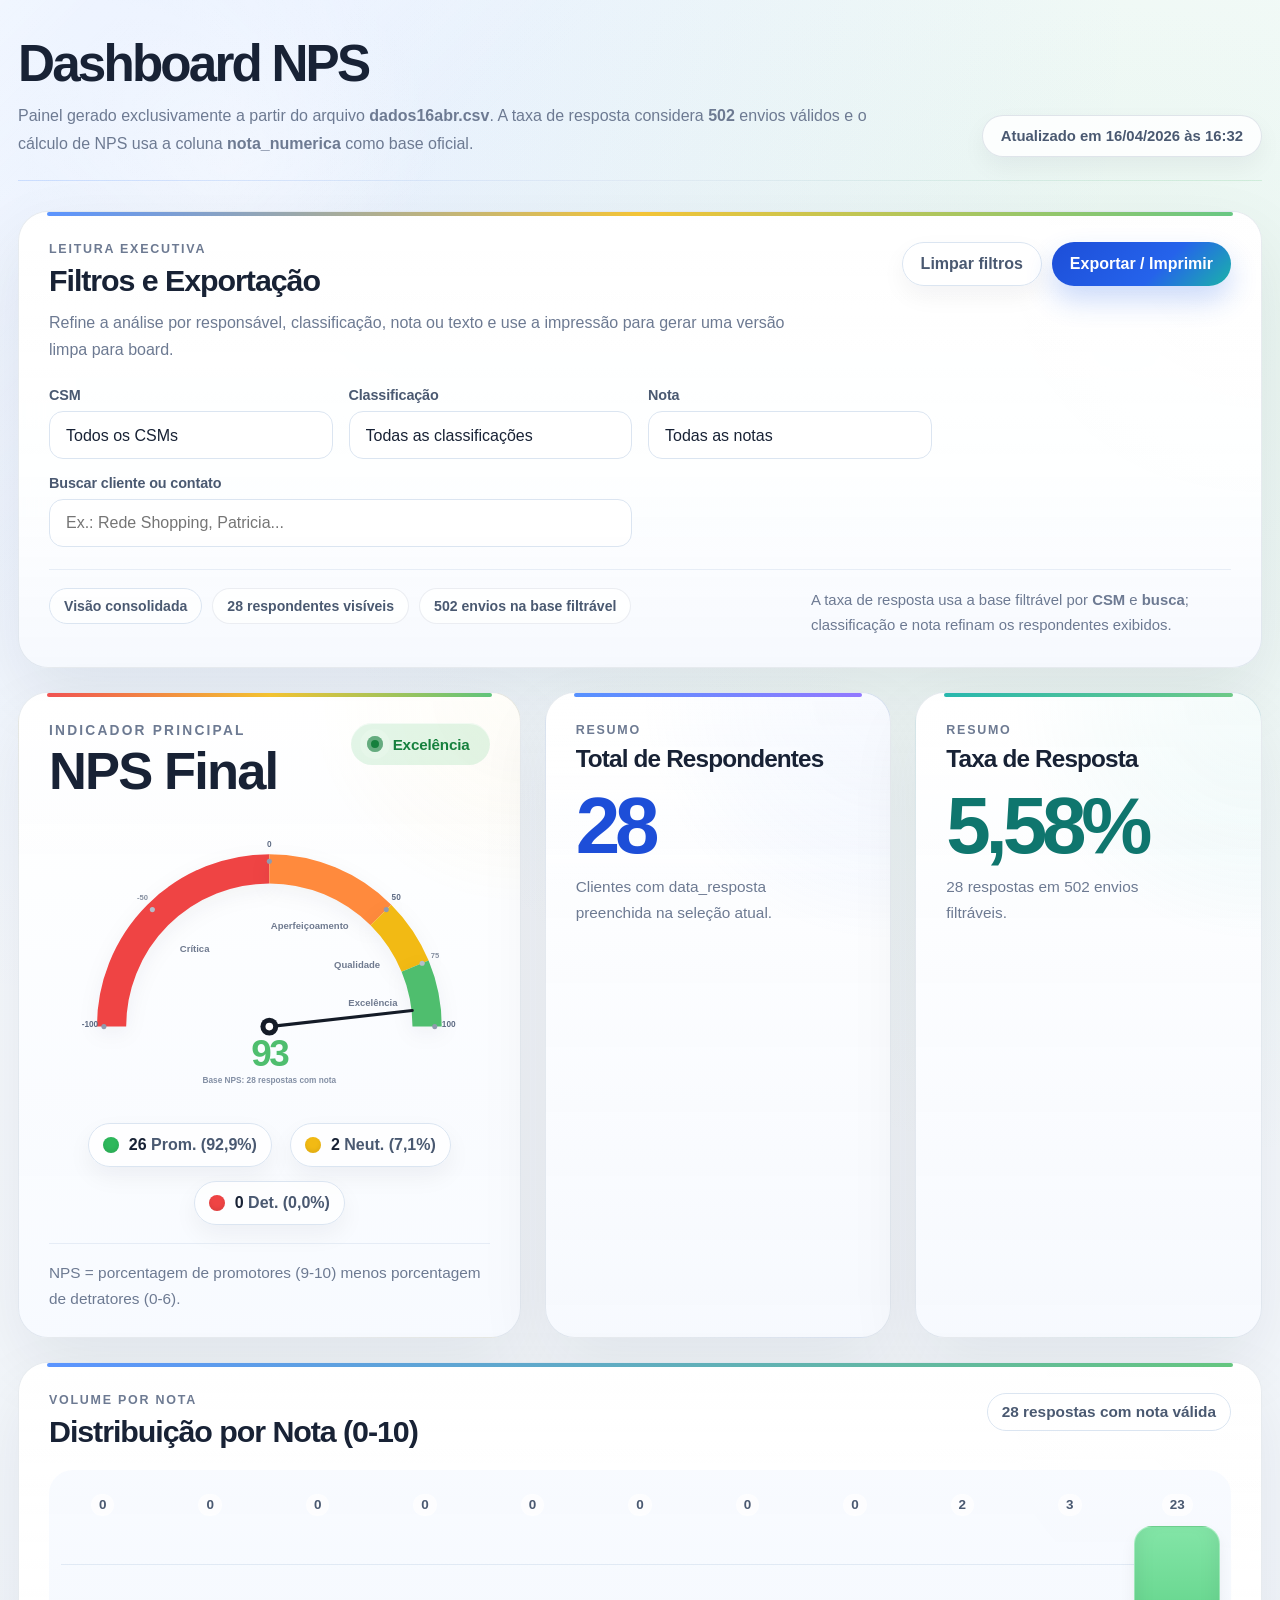
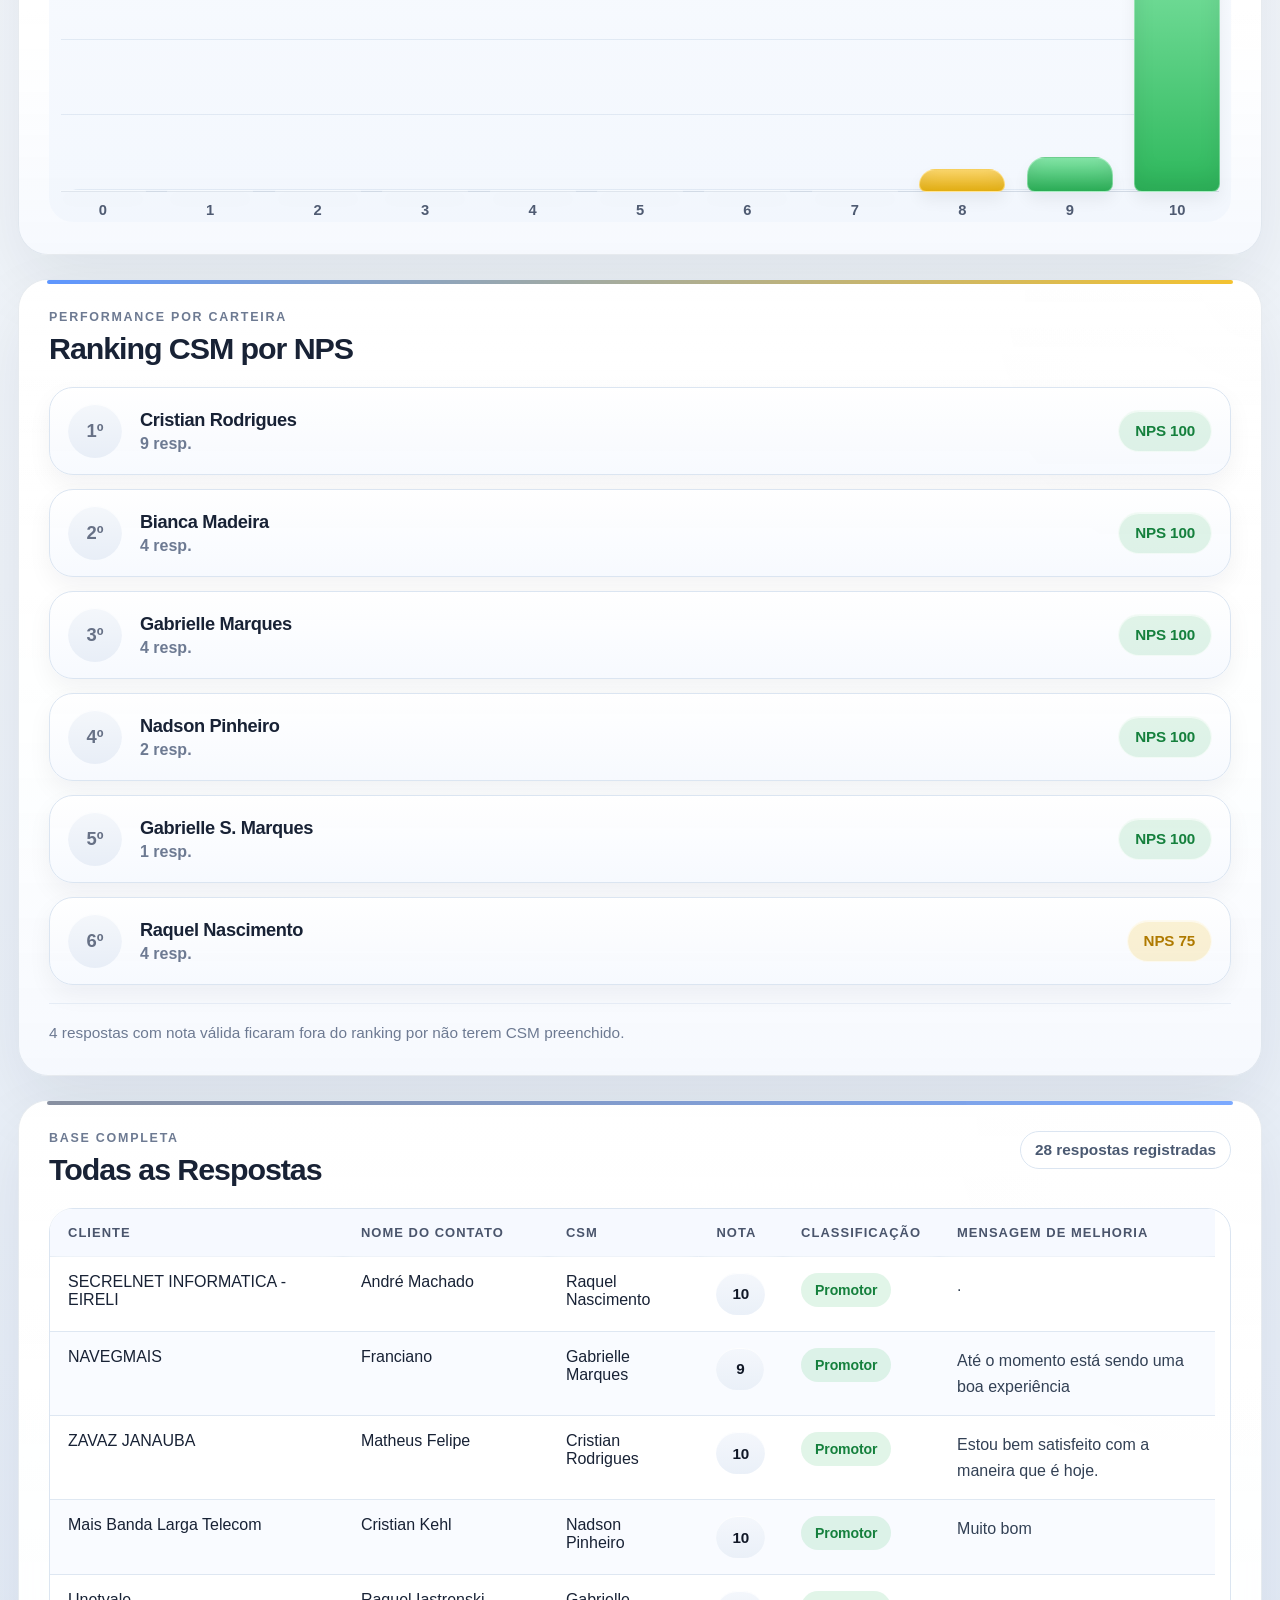
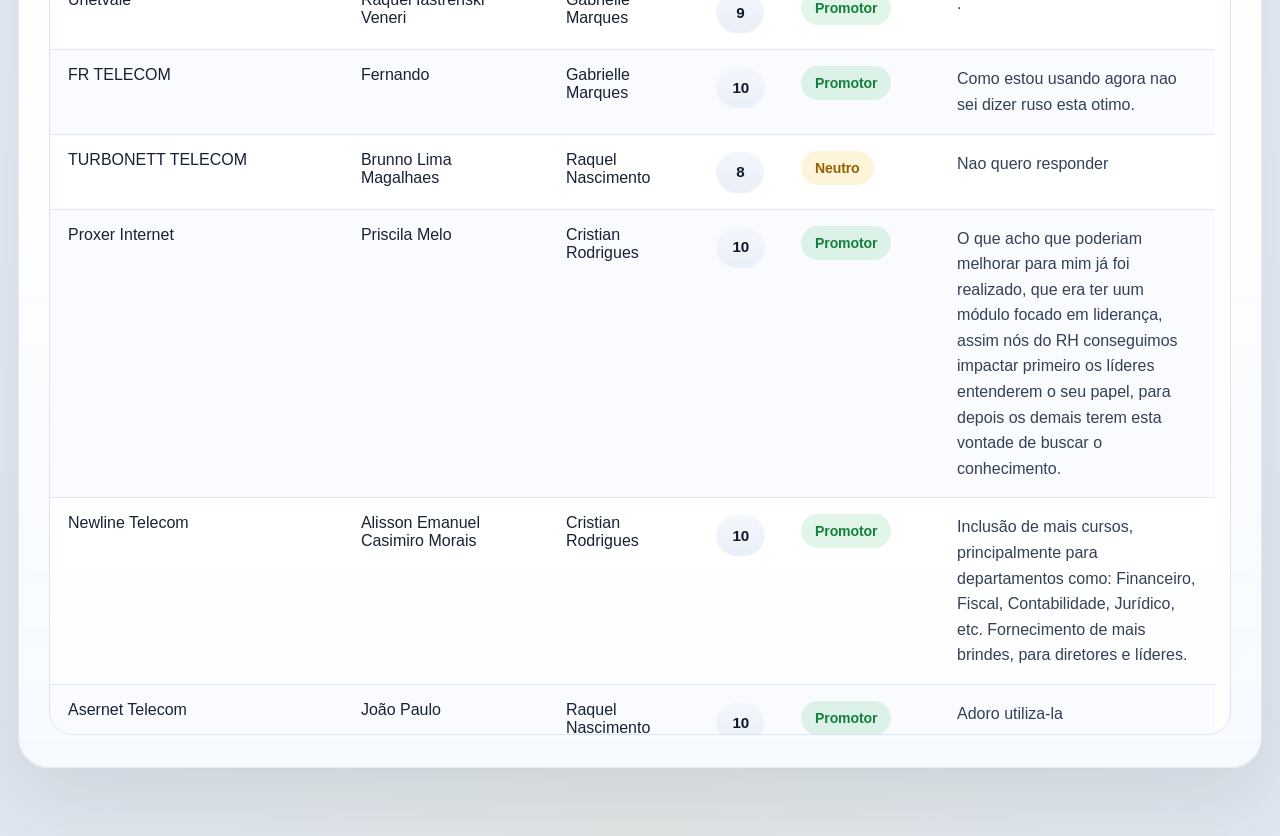
==== commit 65baea0d: "Atualiza base de abril e limita tabela a 10 linhas com scroll" ====
--- a/index.html
+++ b/index.html
@@ -14,12 +14,12 @@
       <div class="page-head__content">
         <h1 class="page-title">Dashboard NPS</h1>
         <p class="page-subtitle">
-          Painel gerado exclusivamente a partir do arquivo <strong>dados7abr.csv</strong>.
-          A taxa de resposta considera <strong>233</strong> envios válidos e o cálculo de NPS
+          Painel gerado exclusivamente a partir do arquivo <strong>dados16abr.csv</strong>.
+          A taxa de resposta considera <strong>502</strong> envios válidos e o cálculo de NPS
           usa a coluna <strong>nota_numerica</strong> como base oficial.
         </p>
       </div>
-      <p class="updated-at">Atualizado em 07/04/2026 às 11:56</p>
+      <p class="updated-at">Atualizado em 16/04/2026 às 16:32</p>
     </header>
     
       
@@ -45,7 +45,7 @@
         <label class="filter-field">
           <span class="filter-label">CSM</span>
           <select id="filter-csm" name="csm">
-            <option value="">Todos os CSMs</option><option value="Bianca Madeira">Bianca Madeira</option><option value="Cristian Rodrigues">Cristian Rodrigues</option><option value="Gabrielle S. Marques">Gabrielle S. Marques</option><option value="Nadson Pinheiro">Nadson Pinheiro</option><option value="Raquel Nascimento">Raquel Nascimento</option><option value="Sem CSM">Sem CSM</option>
+            <option value="">Todos os CSMs</option><option value="Bianca Madeira">Bianca Madeira</option><option value="Cristian Rodrigues">Cristian Rodrigues</option><option value="Gabrielle Marques">Gabrielle Marques</option><option value="Gabrielle S. Marques">Gabrielle S. Marques</option><option value="Nadson Pinheiro">Nadson Pinheiro</option><option value="Raquel Nascimento">Raquel Nascimento</option><option value="Suellen Ruperte">Suellen Ruperte</option><option value="Sem CSM">Sem CSM</option>
           </select>
         </label>
         <label class="filter-field">
@@ -100,11 +100,11 @@
       <g><text x="222.62" y="202.62" class="gauge-zone-label">Crítica</text><text x="403.53" y="166.64" class="gauge-zone-label">Aperfeiçoamento</text><text x="478.02" y="227.78" class="gauge-zone-label">Qualidade</text><text x="502.81" y="287.62" class="gauge-zone-label">Excelência</text></g>
       <g><circle cx="80.00" cy="320.00" r="4" class="gauge-tick-dot"></circle><circle cx="156.15" cy="136.15" r="4" class="gauge-tick-dot gauge-tick-dot--minor"></circle><circle cx="340.00" cy="60.00" r="4" class="gauge-tick-dot"></circle><circle cx="523.85" cy="136.15" r="4" class="gauge-tick-dot"></circle><circle cx="580.21" cy="220.50" r="4" class="gauge-tick-dot gauge-tick-dot--minor"></circle><circle cx="600.00" cy="320.00" r="4" class="gauge-tick-dot"></circle></g>
       <g><text x="58.00" y="320.00" class="gauge-tick-label">-100</text><text x="140.60" y="120.60" class="gauge-tick-label gauge-tick-label--minor">-50</text><text x="340.00" y="38.00" class="gauge-tick-label">0</text><text x="539.40" y="120.60" class="gauge-tick-label">50</text><text x="600.53" y="212.08" class="gauge-tick-label gauge-tick-label--minor">75</text><text x="622.00" y="320.00" class="gauge-tick-label">100</text></g>
-      <line x1="340" y1="320" x2="564.76" y2="296.38" class="gauge-needle"></line>
+      <line x1="340" y1="320" x2="564.58" y2="294.70" class="gauge-needle"></line>
       <circle cx="340" cy="320" r="14" class="gauge-pivot-outer"></circle>
       <circle cx="340" cy="320" r="6" class="gauge-pivot-inner"></circle>
       <text x="340" y="382" class="gauge-value nps-value--excellence">93</text>
-      <text x="340" y="409" class="gauge-base">Base NPS: 15 respostas com nota</text>
+      <text x="340" y="409" class="gauge-base">Base NPS: 28 respostas com nota</text>
     </svg>
     
       </figure>
@@ -112,12 +112,12 @@
         
         <li class="gauge-legend__item">
           <span class="legend-dot legend-dot--promoter" aria-hidden="true"></span>
-          <span><strong>14</strong> Prom. (93,3%)</span>
+          <span><strong>26</strong> Prom. (92,9%)</span>
         </li>
         
         <li class="gauge-legend__item">
           <span class="legend-dot legend-dot--neutral" aria-hidden="true"></span>
-          <span><strong>1</strong> Neut. (6,7%)</span>
+          <span><strong>2</strong> Neut. (7,1%)</span>
         </li>
         
         <li class="gauge-legend__item">
@@ -139,7 +139,7 @@
           <h2 class="card-title">Total de Respondentes</h2>
         </div>
       </div>
-      <div class="metric-value">15</div>
+      <div class="metric-value">28</div>
       <p class="metric-subtitle">Clientes com data_resposta preenchida.</p>
     </section>
     
@@ -153,8 +153,8 @@
           <h2 class="card-title">Taxa de Resposta</h2>
         </div>
       </div>
-      <div class="metric-value">6,44%</div>
-      <p class="metric-subtitle">15 respostas em 233 envios válidos.</p>
+      <div class="metric-value">5,58%</div>
+      <p class="metric-subtitle">28 respostas em 502 envios válidos.</p>
     </section>
     
       </div>
@@ -170,7 +170,7 @@
           <p class="eyebrow">Volume por nota</p>
           <h2 class="card-title">Distribuição por Nota (0-10)</h2>
         </div>
-        <p class="chart-caption">15 respostas com nota válida</p>
+        <p class="chart-caption">28 respostas com nota válida</p>
       </div>
       <div class="bar-chart" aria-label="Gráfico de distribuição por nota">
         
@@ -239,23 +239,23 @@
             </div>
             
             <div class="bar-column">
-              <div class="bar-value-label">1</div>
-              <div class="bar-track">
-                <div class="bar-fill bar-fill--neutral" style="height: 8.00%"></div>
+              <div class="bar-value-label">2</div>
+              <div class="bar-track">
+                <div class="bar-fill bar-fill--neutral" style="height: 8.70%"></div>
               </div>
               <div class="bar-score-label">8</div>
             </div>
             
             <div class="bar-column">
-              <div class="bar-value-label">0</div>
-              <div class="bar-track">
-                <div class="bar-fill bar-fill--promoter" style="height: 0.00%"></div>
+              <div class="bar-value-label">3</div>
+              <div class="bar-track">
+                <div class="bar-fill bar-fill--promoter" style="height: 13.04%"></div>
               </div>
               <div class="bar-score-label">9</div>
             </div>
             
             <div class="bar-column">
-              <div class="bar-value-label">14</div>
+              <div class="bar-value-label">23</div>
               <div class="bar-track">
                 <div class="bar-fill bar-fill--promoter" style="height: 100.00%"></div>
               </div>
@@ -280,7 +280,7 @@
                   <div class="ranking-position">1º</div>
                   <div class="ranking-content">
                     <div class="ranking-name">Cristian Rodrigues</div>
-                    <div class="ranking-meta">6 resp.</div>
+                    <div class="ranking-meta">9 resp.</div>
                   </div>
                   <div class="ranking-badge status-badge--excellence">NPS 100</div>
                 </li>
@@ -289,13 +289,31 @@
                   <div class="ranking-position">2º</div>
                   <div class="ranking-content">
                     <div class="ranking-name">Bianca Madeira</div>
+                    <div class="ranking-meta">4 resp.</div>
+                  </div>
+                  <div class="ranking-badge status-badge--excellence">NPS 100</div>
+                </li>
+                
+                <li class="ranking-item">
+                  <div class="ranking-position">3º</div>
+                  <div class="ranking-content">
+                    <div class="ranking-name">Gabrielle Marques</div>
+                    <div class="ranking-meta">4 resp.</div>
+                  </div>
+                  <div class="ranking-badge status-badge--excellence">NPS 100</div>
+                </li>
+                
+                <li class="ranking-item">
+                  <div class="ranking-position">4º</div>
+                  <div class="ranking-content">
+                    <div class="ranking-name">Nadson Pinheiro</div>
                     <div class="ranking-meta">2 resp.</div>
                   </div>
                   <div class="ranking-badge status-badge--excellence">NPS 100</div>
                 </li>
                 
                 <li class="ranking-item">
-                  <div class="ranking-position">3º</div>
+                  <div class="ranking-position">5º</div>
                   <div class="ranking-content">
                     <div class="ranking-name">Gabrielle S. Marques</div>
                     <div class="ranking-meta">1 resp.</div>
@@ -304,21 +322,12 @@
                 </li>
                 
                 <li class="ranking-item">
-                  <div class="ranking-position">4º</div>
-                  <div class="ranking-content">
-                    <div class="ranking-name">Nadson Pinheiro</div>
-                    <div class="ranking-meta">1 resp.</div>
-                  </div>
-                  <div class="ranking-badge status-badge--excellence">NPS 100</div>
-                </li>
-                
-                <li class="ranking-item">
-                  <div class="ranking-position">5º</div>
+                  <div class="ranking-position">6º</div>
                   <div class="ranking-content">
                     <div class="ranking-name">Raquel Nascimento</div>
-                    <div class="ranking-meta">1 resp.</div>
+                    <div class="ranking-meta">4 resp.</div>
                   </div>
-                  <div class="ranking-badge status-badge--excellence">NPS 100</div>
+                  <div class="ranking-badge status-badge--quality">NPS 75</div>
                 </li>
                 </ol>
       <p class="card-footnote">4 respostas com nota válida ficaram fora do ranking por não terem CSM preenchido.</p>
@@ -333,9 +342,9 @@
           <p class="eyebrow">Base completa</p>
           <h2 class="card-title">Todas as Respostas</h2>
         </div>
-        <p class="chart-caption">15 respostas registradas</p>
-      </div>
-      <div class="table-shell">
+        <p class="chart-caption">28 respostas registradas</p>
+      </div>
+      <div class="table-shell table-shell--limited" data-row-limit="10">
         <table>
           <caption class="sr-only">Tabela com todas as respostas de NPS</caption>
           <thead>
@@ -351,6 +360,125 @@
           <tbody>
             
             <tr>
+              <td>SECRELNET INFORMATICA - EIRELI</td>
+              <td>André Machado</td>
+              <td>Raquel Nascimento</td>
+              <td><span class="score-chip">10</span></td>
+              <td><span class="pill pill--promoter">Promotor</span></td>
+              <td class="message-cell">.</td>
+            </tr>
+            
+            <tr>
+              <td>NAVEGMAIS</td>
+              <td>Franciano</td>
+              <td>Gabrielle Marques</td>
+              <td><span class="score-chip">9</span></td>
+              <td><span class="pill pill--promoter">Promotor</span></td>
+              <td class="message-cell">Até o momento está sendo uma boa experiência</td>
+            </tr>
+            
+            <tr>
+              <td>ZAVAZ JANAUBA</td>
+              <td>Matheus Felipe</td>
+              <td>Cristian Rodrigues</td>
+              <td><span class="score-chip">10</span></td>
+              <td><span class="pill pill--promoter">Promotor</span></td>
+              <td class="message-cell">Estou bem satisfeito com a maneira que é hoje.</td>
+            </tr>
+            
+            <tr>
+              <td>Mais Banda Larga Telecom</td>
+              <td>Cristian Kehl</td>
+              <td>Nadson Pinheiro</td>
+              <td><span class="score-chip">10</span></td>
+              <td><span class="pill pill--promoter">Promotor</span></td>
+              <td class="message-cell">Muito bom</td>
+            </tr>
+            
+            <tr>
+              <td>Unetvale</td>
+              <td>Raquel Iastrenski Veneri</td>
+              <td>Gabrielle Marques</td>
+              <td><span class="score-chip">9</span></td>
+              <td><span class="pill pill--promoter">Promotor</span></td>
+              <td class="message-cell">.</td>
+            </tr>
+            
+            <tr>
+              <td>FR TELECOM</td>
+              <td>Fernando</td>
+              <td>Gabrielle Marques</td>
+              <td><span class="score-chip">10</span></td>
+              <td><span class="pill pill--promoter">Promotor</span></td>
+              <td class="message-cell">Como estou usando agora nao sei dizer ruso esta otimo.</td>
+            </tr>
+            
+            <tr>
+              <td>TURBONETT TELECOM</td>
+              <td>Brunno Lima Magalhaes</td>
+              <td>Raquel Nascimento</td>
+              <td><span class="score-chip">8</span></td>
+              <td><span class="pill pill--neutral">Neutro</span></td>
+              <td class="message-cell">Nao quero responder</td>
+            </tr>
+            
+            <tr>
+              <td>Proxer Internet</td>
+              <td>Priscila Melo</td>
+              <td>Cristian Rodrigues</td>
+              <td><span class="score-chip">10</span></td>
+              <td><span class="pill pill--promoter">Promotor</span></td>
+              <td class="message-cell">O que acho que poderiam melhorar para mim já foi realizado, que era ter uum módulo focado em liderança, assim nós do RH conseguimos impactar primeiro os líderes entenderem o seu papel, para depois os demais terem esta vontade de buscar o conhecimento.</td>
+            </tr>
+            
+            <tr>
+              <td>Newline Telecom</td>
+              <td>Alisson Emanuel Casimiro Morais</td>
+              <td>Cristian Rodrigues</td>
+              <td><span class="score-chip">10</span></td>
+              <td><span class="pill pill--promoter">Promotor</span></td>
+              <td class="message-cell">Inclusão de mais cursos, principalmente para departamentos como: Financeiro, Fiscal, Contabilidade, Jurídico, etc. 
+
+Fornecimento de mais brindes, para diretores e líderes.</td>
+            </tr>
+            
+            <tr>
+              <td>Asernet Telecom</td>
+              <td>João Paulo</td>
+              <td>Raquel Nascimento</td>
+              <td><span class="score-chip">10</span></td>
+              <td><span class="pill pill--promoter">Promotor</span></td>
+              <td class="message-cell">Adoro utiliza-la</td>
+            </tr>
+            
+            <tr>
+              <td>UNI SERVIÇOS DE TECNOLOGIA DA INFORMAÇÃO LTDA</td>
+              <td>Renaldo</td>
+              <td>Gabrielle Marques</td>
+              <td><span class="score-chip">10</span></td>
+              <td><span class="pill pill--promoter">Promotor</span></td>
+              <td class="message-cell">Teria que abrir pra outros ramos também alem da telecom</td>
+            </tr>
+            
+            <tr>
+              <td>Click.com</td>
+              <td>Izabel</td>
+              <td>Bianca Madeira</td>
+              <td><span class="score-chip">10</span></td>
+              <td><span class="pill pill--promoter">Promotor</span></td>
+              <td class="message-cell">Mais cursos</td>
+            </tr>
+            
+            <tr>
+              <td>Pronet telecom</td>
+              <td>Daniella Cesar de Sousa</td>
+              <td>Bianca Madeira</td>
+              <td><span class="score-chip">9</span></td>
+              <td><span class="pill pill--promoter">Promotor</span></td>
+              <td class="message-cell">Manter a mesma ajuda inicial para motivar a equipe. Isso se torna um desafio para a empresa!</td>
+            </tr>
+            
+            <tr>
               <td>INFOTECHY INTERNET VIA FIBRA</td>
               <td>DEBORA FELTZ PEREIRA RAYCIK</td>
               <td>Cristian Rodrigues</td>
@@ -494,7 +622,7 @@
     </section>
     
     </main>
-    <script id="dashboard-data" type="application/json">{"sentRecords": [{"cliente": "VNET TECNOLOGIA (VOANET)", "nome_contato": "Rafael Assis", "csm": "Bianca Madeira"}, {"cliente": "ELETEL NET (BRENDON C B DE CASTRO)", "nome_contato": "BRENDON", "csm": "Sem CSM"}, {"cliente": "BMI SERVICOS DIGITAIS", "nome_contato": "Rênea Prado", "csm": "Sem CSM"}, {"cliente": "REDE BJNET TELECOMUNICACOES LTDA", "nome_contato": "Paulo", "csm": "Sem CSM"}, {"cliente": "GRUPO VIA FIBRA (VSC TELECOM LTDA)", "nome_contato": "Vanderlei Correia", "csm": "Sem CSM"}, {"cliente": "CONTILNET TELECOM", "nome_contato": "Antônio Paixão", "csm": "Sem CSM"}, {"cliente": "Gruposa - Capelanet", "nome_contato": "Sérgio", "csm": "Bianca Madeira"}, {"cliente": "TEUTONET", "nome_contato": "Agnes Santos", "csm": "Bianca Madeira"}, {"cliente": "Essa internet", "nome_contato": "roberta", "csm": "Nadson Pinheiro"}, {"cliente": "Netcell", "nome_contato": "Josivaldo", "csm": "Cristian Rodrigues"}, {"cliente": "VELLO", "nome_contato": "Danilo", "csm": "Sem CSM"}, {"cliente": "Connectsul Telecomunicações", "nome_contato": "Karina", "csm": "Gabrielle S. Marques"}, {"cliente": "Ciabrasnet", "nome_contato": "Glacieli", "csm": "Cristian Rodrigues"}, {"cliente": "Nevoli Telecom", "nome_contato": "Edite Lopes", "csm": "Sem CSM"}, {"cliente": "Unonet", "nome_contato": "renisio", "csm": "Bianca Madeira"}, {"cliente": "Pontonet", "nome_contato": "Alexandre de Jesus Borges", "csm": "Cristian Rodrigues"}, {"cliente": "Rede online internet", "nome_contato": "Daniele Soares", "csm": "Gabrielle S. Marques"}, {"cliente": "OPCAOTELECOM TELECOMUNICACOES S/A", "nome_contato": "Marcelo", "csm": "Cristian Rodrigues"}, {"cliente": "Arobanet", "nome_contato": "Lione", "csm": "Cristian Rodrigues"}, {"cliente": "Nave Net", "nome_contato": "emerson", "csm": "Cristian Rodrigues"}, {"cliente": "NEWCO (itaon)", "nome_contato": "Levi Samuel", "csm": "Bianca Madeira"}, {"cliente": "NOXNET PROVEDOR (FJM TELECOM LTDA)", "nome_contato": "Kelly", "csm": "Bianca Madeira"}, {"cliente": "BRASIL NET POWER", "nome_contato": "Wener Carlos lemes teixeira", "csm": "Bianca Madeira"}, {"cliente": "Pantanal - Brito & Gonçalves LTDA ME", "nome_contato": "Henrique da Silva Brito", "csm": "Sem CSM"}, {"cliente": "Diginet Telecom - A T Magalhaes", "nome_contato": "Adam", "csm": "Sem CSM"}, {"cliente": "VIP NET (R. G. Menezes de Araujo Informatica)", "nome_contato": "Rauny Garcia", "csm": "Sem CSM"}, {"cliente": "DELTA ATIVA", "nome_contato": "Daniele Miorando", "csm": "Cristian Rodrigues"}, {"cliente": "R2NET", "nome_contato": "Matheus", "csm": "Cristian Rodrigues"}, {"cliente": "Megapix Provedor de Internet", "nome_contato": "Lucas Sampaio", "csm": "Nadson Pinheiro"}, {"cliente": "Omegasul", "nome_contato": "Enoque", "csm": "Cristian Rodrigues"}, {"cliente": "JDCONECT", "nome_contato": "Gerson Barbosa Veras Junior", "csm": "Gabrielle S. Marques"}, {"cliente": "Fernando Oliveira Cambuhy", "nome_contato": "Elisa", "csm": "Cristian Rodrigues"}, {"cliente": "WIUP - RLINE SOLUTIONS", "nome_contato": "Carlos Moritz", "csm": "Cristian Rodrigues"}, {"cliente": "SOW - SHARE OWN WORLD", "nome_contato": "Felipe", "csm": "Cristian Rodrigues"}, {"cliente": "ESADINET", "nome_contato": "Kaue", "csm": "Cristian Rodrigues"}, {"cliente": "nova mais", "nome_contato": "Ravel", "csm": "Cristian Rodrigues"}, {"cliente": "SD NET", "nome_contato": "ABELA MARIA DANCZUK", "csm": "Sem CSM"}, {"cliente": "supernet", "nome_contato": "Weverton", "csm": "Cristian Rodrigues"}, {"cliente": "SELLNET TELECOM (Sell Net)", "nome_contato": "Luiz Brizola", "csm": "Raquel Nascimento"}, {"cliente": "Netfibra (LS Conect Telecom)", "nome_contato": "Jane", "csm": "Bianca Madeira"}, {"cliente": "FAINET", "nome_contato": "Jurandi", "csm": "Bianca Madeira"}, {"cliente": "NET BAIO", "nome_contato": "GILMAR JOSE DA SILVA", "csm": "Bianca Madeira"}, {"cliente": "DStech Internet", "nome_contato": "Christian", "csm": "Bianca Madeira"}, {"cliente": "NAVIX SOLUÇÕES EM INTERNET", "nome_contato": "Samuel", "csm": "Nadson Pinheiro"}, {"cliente": "BRENDON C B DE CASTRO", "nome_contato": "BRENDON", "csm": "Nadson Pinheiro"}, {"cliente": "INET", "nome_contato": "Hugo", "csm": "Nadson Pinheiro"}, {"cliente": "I7 Provedor de internet LTDA", "nome_contato": "Laerte", "csm": "Nadson Pinheiro"}, {"cliente": "LOGO TELECOM", "nome_contato": "Michell", "csm": "Bianca Madeira"}, {"cliente": "Futuranet", "nome_contato": "Jonas", "csm": "Sem CSM"}, {"cliente": "Netwest", "nome_contato": "Everton Cardoso Mendes", "csm": "Bianca Madeira"}, {"cliente": "Greenet", "nome_contato": "Patric", "csm": "Bianca Madeira"}, {"cliente": "NS Internet LTDA", "nome_contato": "Kerlei", "csm": "Cristian Rodrigues"}, {"cliente": "ULTRANET", "nome_contato": "Edilson Maier Campos", "csm": "Sem CSM"}, {"cliente": "JECTIX TELECOMUNICAÇÕES E SERVIÇOS", "nome_contato": "Jefferson Roger", "csm": "Cristian Rodrigues"}, {"cliente": "Wit Telecom", "nome_contato": "ricardo - +55 93 9203-9153", "csm": "Bianca Madeira"}, {"cliente": "MEGANET TELECOM", "nome_contato": "DIONE", "csm": "Cristian Rodrigues"}, {"cliente": "BMI SERVICOS DIGITAIS", "nome_contato": "Rênea Prado", "csm": "Nadson Pinheiro"}, {"cliente": "Interserv Telecom LTDA", "nome_contato": "ILMA MICHELE COSTA VASCONCELOS SOARES", "csm": "Gabrielle S. Marques"}, {"cliente": "Zen Internet e Telecomunicação LTDA", "nome_contato": "Ingrid", "csm": "Bianca Madeira"}, {"cliente": "PRIME TELECOM LTDA", "nome_contato": "Vanderlam Silva Carvalho", "csm": "Bianca Madeira"}, {"cliente": "TK TELECOM", "nome_contato": "TIAGO DE JESUS SANTOS", "csm": "Gabrielle S. Marques"}, {"cliente": "ONE (Empresa de soluções)", "nome_contato": "Daiane", "csm": "Gabrielle S. Marques"}, {"cliente": "SEABANT", "nome_contato": "ERALDO CARLOS DA SILVA", "csm": "Sem CSM"}, {"cliente": "ULTRANET (ultranetpa)", "nome_contato": "Edilson Maier Campos", "csm": "Sem CSM"}, {"cliente": "Apex Telecom (CINEIA BEATRIZ DE OLIVEIRA MIRANDA)", "nome_contato": "HERÁCLITO DANTAS DE MIRANDA NETO", "csm": "Bianca Madeira"}, {"cliente": "NETIAN telecom", "nome_contato": "Sebastião augusto Rodrigues de Mesquita", "csm": "Bianca Madeira"}, {"cliente": "ZeusNet", "nome_contato": "Marcílio", "csm": "Bianca Madeira"}, {"cliente": "Galiza NET", "nome_contato": "Erick Rodrigues Mascarenhas", "csm": "Bianca Madeira"}, {"cliente": "PIXEL INTERNET E TELECOMUNICAÇÕES EIRELI", "nome_contato": "Thais", "csm": "Bianca Madeira"}, {"cliente": "Branet - BRASIL ANTENAS abdossantos", "nome_contato": "ALCIDES", "csm": "Bianca Madeira"}, {"cliente": "DDL LINE", "nome_contato": "denes", "csm": "Bianca Madeira"}, {"cliente": "Catupi.com", "nome_contato": "Patricia Aschebrock Laux", "csm": "Bianca Madeira"}, {"cliente": "Ozmaps", "nome_contato": "Gina", "csm": "Bianca Madeira"}, {"cliente": "Web Serviços de Comunicação multimídia Ltda Netcanes", "nome_contato": "Jabes", "csm": "Bianca Madeira"}, {"cliente": "LIKE TELECOM LTDA - ME (LIKE TELECOM)", "nome_contato": "Victor", "csm": "Sem CSM"}, {"cliente": "Futuranet", "nome_contato": "Jonas", "csm": "Sem CSM"}, {"cliente": "Esfera Condominio LTDA", "nome_contato": "alex", "csm": "Nadson Pinheiro"}, {"cliente": "NetHouse Telecom", "nome_contato": "mairla", "csm": "Sem CSM"}, {"cliente": "GSS TECNOLOGIES S.A.C.", "nome_contato": "Jorge ou Rute", "csm": "Bianca Madeira"}, {"cliente": "Geração Net", "nome_contato": "Denise", "csm": "Raquel Nascimento"}, {"cliente": "FiberComp", "nome_contato": "Karine", "csm": "Raquel Nascimento"}, {"cliente": "FIVE TELECOM LTDA", "nome_contato": "Marcelo", "csm": "Raquel Nascimento"}, {"cliente": "TRES PONTAS TECNOLOGIA", "nome_contato": "Andressa", "csm": "Cristian Rodrigues"}, {"cliente": "FibraOn Soluções", "nome_contato": "Keli Miranda", "csm": "Sem CSM"}, {"cliente": "GA Service Internet", "nome_contato": "ilaildo Silva", "csm": "Bianca Madeira"}, {"cliente": "Mais Provedor Serviços de Internet Ltda", "nome_contato": "Tati", "csm": "Raquel Nascimento"}, {"cliente": "Greenet", "nome_contato": "Patric", "csm": "Bianca Madeira"}, {"cliente": "TI CONNECT", "nome_contato": "Janaina", "csm": "Cristian Rodrigues"}, {"cliente": "MKS CONNECT", "nome_contato": "Daniel Velame", "csm": "Bianca Madeira"}, {"cliente": "AREA 51", "nome_contato": "Patrick", "csm": "Sem CSM"}, {"cliente": "Zum Telecom", "nome_contato": "James", "csm": "Bianca Madeira"}, {"cliente": "NAVIX SOLUÇÕES EM INTERNET", "nome_contato": "Samuel", "csm": "Nadson Pinheiro"}, {"cliente": "Portal Eletrônico Ltda", "nome_contato": "katia", "csm": "Sem CSM"}, {"cliente": "LOGO TELECOM", "nome_contato": "Michell", "csm": "Bianca Madeira"}, {"cliente": "Conexiones Rápidas", "nome_contato": "Ervin Elueterio Pérez Siles", "csm": "Bianca Madeira"}, {"cliente": "GLC SERVIÇO & COMÉRCIO DE INFORMÁTICA LTDA ME", "nome_contato": "Caio Galvão", "csm": "Bianca Madeira"}, {"cliente": "Evottel", "nome_contato": "Caroline Perotto", "csm": "Gabrielle S. Marques"}, {"cliente": "Blix", "nome_contato": "Josimar", "csm": "Gabrielle S. Marques"}, {"cliente": "GLOBALNETRS", "nome_contato": "roberto", "csm": "Cristian Rodrigues"}, {"cliente": "High Speed", "nome_contato": "Luis Paulo", "csm": "Cristian Rodrigues"}, {"cliente": "connecte PE", "nome_contato": "mario", "csm": "Nadson Pinheiro"}, {"cliente": "SOLUTIONS TELECOM", "nome_contato": "Gardel", "csm": "Gabrielle S. Marques"}, {"cliente": "Interserv Telecom LTDA", "nome_contato": "ILMA MICHELE COSTA VASCONCELOS SOARES", "csm": "Sem CSM"}, {"cliente": "TBT TELECOM", "nome_contato": "Júnior Monteiro", "csm": "Bianca Madeira"}, {"cliente": "rede global", "nome_contato": "LINCOMFÁ ANDRADE FONTES", "csm": "Cristian Rodrigues"}, {"cliente": "INFOTEC", "nome_contato": "DIOGO PAZETTO", "csm": "Bianca Madeira"}, {"cliente": "VIPERNET", "nome_contato": "alana", "csm": "Cristian Rodrigues"}, {"cliente": "MR NET (Pará)", "nome_contato": "Victor Williames Pantoja Costa", "csm": "Nadson Pinheiro"}, {"cliente": "enet provedor", "nome_contato": "eder", "csm": "Cristian Rodrigues"}, {"cliente": "Nossa Net Telecom (GRUPO ALMEIDA & REIS LTDA)", "nome_contato": "Gleyziane", "csm": "Raquel Nascimento"}, {"cliente": "INFOTECHY INTERNET VIA FIBRA", "nome_contato": "DEBORA FELTZ PEREIRA RAYCIK", "csm": "Cristian Rodrigues"}, {"cliente": "rapeedo telecom", "nome_contato": "jhonne - +55 33 8405-9026", "csm": "Nadson Pinheiro"}, {"cliente": "MEGANET TELECOM", "nome_contato": "DIONE", "csm": "Cristian Rodrigues"}, {"cliente": "R3 Internet Ltda", "nome_contato": "Raphael Mazzolini", "csm": "Sem CSM"}, {"cliente": "Zen Internet e Telecomunicação LTDA", "nome_contato": "Ingrid", "csm": "Sem CSM"}, {"cliente": "Wit Telecom", "nome_contato": "ricardo - +55 93 9203-9153", "csm": "Bianca Madeira"}, {"cliente": "g10 telecom", "nome_contato": "Adriana", "csm": "Cristian Rodrigues"}, {"cliente": "AKI NET", "nome_contato": "Betânia", "csm": "Cristian Rodrigues"}, {"cliente": "Fly internet sorriso", "nome_contato": "Adilson - +55 66 9668-8530", "csm": "Nadson Pinheiro"}, {"cliente": "LM Telecom Ltda", "nome_contato": "Ingrid", "csm": "Cristian Rodrigues"}, {"cliente": "STA TELECOM - IT SERVICE AND COMMUNICATIONS", "nome_contato": "Matheus", "csm": "Sem CSM"}, {"cliente": "TRUETEC", "nome_contato": "Rubens Urquisa", "csm": "Cristian Rodrigues"}, {"cliente": "NETFSA", "nome_contato": "Moanna", "csm": "Cristian Rodrigues"}, {"cliente": "VGPNET", "nome_contato": "karina", "csm": "Cristian Rodrigues"}, {"cliente": "FG TELECOM/ ConectBA", "nome_contato": "Tainara Almeida", "csm": "Cristian Rodrigues"}, {"cliente": "FTNET.GRAFICOS", "nome_contato": "Luis França", "csm": "Gabrielle S. Marques"}, {"cliente": "Trevo Internet", "nome_contato": "WERLY MONTEIRO", "csm": "Cristian Rodrigues"}, {"cliente": "Sirius Place - Sirius Assessoria e Consultoria Ltda", "nome_contato": "Matheus Almeida", "csm": "Cristian Rodrigues"}, {"cliente": "DIGIPLAN NET", "nome_contato": "PAULO C.", "csm": "Cristian Rodrigues"}, {"cliente": "In9ve", "nome_contato": "Luara Oliveira", "csm": "Bianca Madeira"}, {"cliente": "RIZZINET", "nome_contato": "Sidnei Rizzi Brasil", "csm": "Sem CSM"}, {"cliente": "Simples Internet (P A THOMAZ MARCELINO E CIA LTDA EPP)", "nome_contato": "PAULO ADRIANO THOMAZ MARCELINO", "csm": "Bianca Madeira"}, {"cliente": "FLASH NET BRASIL", "nome_contato": "Lucas Albuquerque", "csm": "Cristian Rodrigues"}, {"cliente": "SAMISSA TELECOM", "nome_contato": "Wesley Barbaresco", "csm": "Sem CSM"}, {"cliente": "SUPERTEC TELECOM", "nome_contato": "Saulo Miranda", "csm": "Bianca Madeira"}, {"cliente": "BJ NET PROVEDOR DE INTERNET LTDA", "nome_contato": "Hellyfer Alberti", "csm": "Cristian Rodrigues"}, {"cliente": "Atel Telecom do Brasil Ltda.", "nome_contato": "Pedro Rh", "csm": "Raquel Nascimento"}, {"cliente": "POWERNET SOLUTIONS", "nome_contato": "Marlon", "csm": "Raquel Nascimento"}, {"cliente": "FIBERNET EMPRESA DE COMUNICAÇÕES LTDA", "nome_contato": "Darcy", "csm": "Raquel Nascimento"}, {"cliente": "Razaoinfo", "nome_contato": "Zito Loss", "csm": "Raquel Nascimento"}, {"cliente": "Ibiunet Telecomunicacoes Ltda", "nome_contato": "Mikael", "csm": "Raquel Nascimento"}, {"cliente": "ROBERTA ROSSATTO FRANSCICO ME MEDIEVAL TECH", "nome_contato": "Eder", "csm": "Raquel Nascimento"}, {"cliente": "SS TECNOLOGIA LTDA (NOVALINK )", "nome_contato": "Luiz Guilherme Souza", "csm": "Raquel Nascimento"}, {"cliente": "ORACLON TELECOM", "nome_contato": "Jair Antônio", "csm": "Raquel Nascimento"}, {"cliente": "Cyber Internet", "nome_contato": "Ketlyn", "csm": "Raquel Nascimento"}, {"cliente": "Neolog Telecom", "nome_contato": "Ribamar Barros", "csm": "Raquel Nascimento"}, {"cliente": "SUPRINET", "nome_contato": "Fabiano", "csm": "Raquel Nascimento"}, {"cliente": "Clean Net Telecomunicações Ltda", "nome_contato": "Núbia - RH Clean Net", "csm": "Sem CSM"}, {"cliente": "I7 Provedor de internet LTDA", "nome_contato": "Laerte", "csm": "Sem CSM"}, {"cliente": "INFO TELECCOM INTERNET - LCA Telecom", "nome_contato": "Cristiano Almeida", "csm": "Raquel Nascimento"}, {"cliente": "Sim Goiás (SIMCLASS)", "nome_contato": "FELLIPE PAULINO", "csm": "Sem CSM"}, {"cliente": "ROX Telecom", "nome_contato": "Sandra Regina Viana da Silva", "csm": "Raquel Nascimento"}, {"cliente": "FIXTELL TELECOM NE LTDA", "nome_contato": "Bruno", "csm": "Cristian Rodrigues"}, {"cliente": "Planície Net Telecom Ltda.", "nome_contato": "Junior", "csm": "Sem CSM"}, {"cliente": "AGT NET", "nome_contato": "Juliana", "csm": "Sem CSM"}, {"cliente": "RGSul Internet Eireli", "nome_contato": "Roger", "csm": "Sem CSM"}, {"cliente": "nextall", "nome_contato": "Gabriel", "csm": "Cristian Rodrigues"}, {"cliente": "Conect Soluction", "nome_contato": "Josy Garcez", "csm": "Gabrielle S. Marques"}, {"cliente": "GRUPO VELEZ VELEZ", "nome_contato": "Eleanner Jose Cedeno Carvajal", "csm": "Bianca Madeira"}, {"cliente": "UAUBR", "nome_contato": "orlando", "csm": "Sem CSM"}, {"cliente": "Info Projekt", "nome_contato": "William de Oliveira Santos", "csm": "Gabrielle S. Marques"}, {"cliente": "OPÇÃO NET", "nome_contato": "Rafael Roveri", "csm": "Cristian Rodrigues"}, {"cliente": "Grupo Net (Net São José)", "nome_contato": "Filipe Ferreira", "csm": "Sem CSM"}, {"cliente": "JTEL", "nome_contato": "Karine", "csm": "Sem CSM"}, {"cliente": "Yukaline Telecomunicações", "nome_contato": "Erica", "csm": "Sem CSM"}, {"cliente": "Interligados Weblink", "nome_contato": "Larissa De Oliveira", "csm": "Sem CSM"}, {"cliente": "LINK SPEED", "nome_contato": "Jaime", "csm": "Bianca Madeira"}, {"cliente": "NEONET", "nome_contato": "Maria Silene", "csm": "Cristian Rodrigues"}, {"cliente": "PERFECT CONECTION", "nome_contato": "Thiago", "csm": "Bianca Madeira"}, {"cliente": "conecta digital", "nome_contato": "Bruno", "csm": "Cristian Rodrigues"}, {"cliente": "LIDER INTERNET", "nome_contato": "Dailton", "csm": "Cristian Rodrigues"}, {"cliente": "criativa internet", "nome_contato": "Fabiana - 98 985921155", "csm": "Nadson Pinheiro"}, {"cliente": "Panda Network", "nome_contato": "Alan.DoM (SAIU DO PROVEDOR)", "csm": "Sem CSM"}, {"cliente": "Contato Internet Ltda", "nome_contato": "Diogo", "csm": "Sem CSM"}, {"cliente": "giga net", "nome_contato": "Edson Valtacir Schenckel", "csm": "Cristian Rodrigues"}, {"cliente": "IFIBRA TELECOM LTDA", "nome_contato": "Jonathan", "csm": "Sem CSM"}, {"cliente": "Digital Telecom SP", "nome_contato": "Paulo", "csm": "Sem CSM"}, {"cliente": "BRASIL DIGITAL TELECOM", "nome_contato": "Cezar", "csm": "Bianca Madeira"}, {"cliente": "Sim.Digital - (Corumbá)", "nome_contato": "LUIZ ARAUJO", "csm": "Sem CSM"}, {"cliente": "MEGALINK VILA VELHA", "nome_contato": "Décio Junior", "csm": "Cristian Rodrigues"}, {"cliente": "Mais Internet LTDA Unimas (MAIS TECH SOLUCOES EM TI LTDA)", "nome_contato": "Bruna", "csm": "Bianca Madeira"}, {"cliente": "Siqueira Telecomunicações Eireli", "nome_contato": "Elmo", "csm": "Sem CSM"}, {"cliente": "Grupo: G6 (NORTE LINK FIBRA)", "nome_contato": "Italo Rodrigues Garcia", "csm": "Sem CSM"}, {"cliente": "Conteúdo Digitais 5.8", "nome_contato": "Valteir Sutil", "csm": "Cristian Rodrigues"}, {"cliente": "NET COMPANY", "nome_contato": "Gilmar", "csm": "Cristian Rodrigues"}, {"cliente": "Grafnet LTDA", "nome_contato": "Adriano Rocha", "csm": "Sem CSM"}, {"cliente": "ALLREDE TELECOM", "nome_contato": "Luana", "csm": "Sem CSM"}, {"cliente": "Sua Internet Ltda (D-kiros)", "nome_contato": "Mara", "csm": "Cristian Rodrigues"}, {"cliente": "Microrcim Pronet Do Brasil Informática LTDA", "nome_contato": "Júnior Oliveira", "csm": "Cristian Rodrigues"}, {"cliente": "Resolutto", "nome_contato": "Ruan Resolutto", "csm": "Cristian Rodrigues"}, {"cliente": "NG Telecom", "nome_contato": "Douglas Anastácio", "csm": "Cristian Rodrigues"}, {"cliente": "MUNDO VIRTUAL INFORMÁTICA (SIDINEI MARQUES VIEIRA) MVNET", "nome_contato": "Rene", "csm": "Sem CSM"}, {"cliente": "Techy Internet", "nome_contato": "Rogério dos Santos", "csm": "Cristian Rodrigues"}, {"cliente": "NET ONZE/ Net11", "nome_contato": "Pablo Calza", "csm": "Sem CSM"}, {"cliente": "CONEXAO LINK INTERNET BANDA LARGA", "nome_contato": "Rodrigo Gomes", "csm": "Cristian Rodrigues"}, {"cliente": "Nicnet Telecom Ltda", "nome_contato": "Ricardo Ribeiro", "csm": "Sem CSM"}, {"cliente": "Alternativa Provedor", "nome_contato": "Isaque Oliveira de Santana", "csm": "Sem CSM"}, {"cliente": "P4 Telecom", "nome_contato": "Júnior Dalla", "csm": "Cristian Rodrigues"}, {"cliente": "ULTRANET TELECOM", "nome_contato": "Dyego", "csm": "Cristian Rodrigues"}, {"cliente": "7link Internet", "nome_contato": "Emerson Silva de Oliveira", "csm": "Cristian Rodrigues"}, {"cliente": "WEBI FIBRA", "nome_contato": "Wagner", "csm": "Cristian Rodrigues"}, {"cliente": "NS Internet LTDA", "nome_contato": "Kerlei", "csm": "Cristian Rodrigues"}, {"cliente": "GD NET SOLUTION", "nome_contato": "Arthur Gomes", "csm": "Cristian Rodrigues"}, {"cliente": "Net Facil ISP Telecom", "nome_contato": "Janesley", "csm": "Raquel Nascimento"}, {"cliente": "SEBRATEL TECNOLOGIA LTDA", "nome_contato": "Cássio Silva", "csm": "Bianca Madeira"}, {"cliente": "Città Telecom", "nome_contato": "Paulo Junior", "csm": "Cristian Rodrigues"}, {"cliente": "GHNET INTERNET", "nome_contato": "Wanderson", "csm": "Cristian Rodrigues"}, {"cliente": "Multiplic Comunicação e tecnologia LTDA", "nome_contato": "Kathelyn", "csm": "Cristian Rodrigues"}, {"cliente": "ONNET TELECOMUNICACOES LTDA", "nome_contato": "Welington Borges", "csm": "Cristian Rodrigues"}, {"cliente": "Gnex Telecom", "nome_contato": "Júnior", "csm": "Bianca Madeira"}, {"cliente": "SPEEDNET INFORMÁTICA LTDA ME", "nome_contato": "Paulo Henrique Dos santos", "csm": "Bianca Madeira"}, {"cliente": "Sartor internet LTDA", "nome_contato": "Cristhiano de Bona sartor", "csm": "Sem CSM"}, {"cliente": "Fibralink - IR TECNOLOGIA LTDA", "nome_contato": "Elane", "csm": "Cristian Rodrigues"}, {"cliente": "CentralNet", "nome_contato": "Leonardo", "csm": "Sem CSM"}, {"cliente": "RBT TELECOM LTDA", "nome_contato": "Wilson Ritt Igleisas", "csm": "Cristian Rodrigues"}, {"cliente": "RAP10 INTERNET LTDA", "nome_contato": "Raphael Ricardo", "csm": "Cristian Rodrigues"}, {"cliente": "Tapi Fibra - Conekta Telecom Ltda", "nome_contato": "Piter", "csm": "Sem CSM"}, {"cliente": "Forza Telecomunicacoes", "nome_contato": "MARCOS", "csm": "Bianca Madeira"}, {"cliente": "REDE SHOPPING TELECOM", "nome_contato": "Patricia", "csm": "Cristian Rodrigues"}, {"cliente": "DELTA CONNEX TELECOM", "nome_contato": "Victor", "csm": "Bianca Madeira"}, {"cliente": "TCHETURBO INTERNET PROVIDER", "nome_contato": "Leidiane Bandeira", "csm": "Sem CSM"}, {"cliente": "NIPPONTEC TELECOMUNICACOES (RAPIDIN INTERNET)", "nome_contato": "Samuel", "csm": "Nadson Pinheiro"}, {"cliente": "NET PRIME (PRIME SYSTEM TELECOM)", "nome_contato": "Raider", "csm": "Bianca Madeira"}, {"cliente": "N-Multimidia Telecomunicações LTDA", "nome_contato": "Marcos", "csm": "Bianca Madeira"}, {"cliente": "Globall Telecom", "nome_contato": "Guilherme Daros", "csm": "Bianca Madeira"}, {"cliente": "MHNET", "nome_contato": "Caroline", "csm": "Cristian Rodrigues"}, {"cliente": "ZapISP", "nome_contato": "Cecília Alves", "csm": "Cristian Rodrigues"}, {"cliente": "NET WAY INFORMATICA", "nome_contato": "Karla Keller", "csm": "Sem CSM"}, {"cliente": "VELONET", "nome_contato": "Maria Fernanda", "csm": "Bianca Madeira"}, {"cliente": "Stalker (Innon)", "nome_contato": "Felipe Brunoro", "csm": "Cristian Rodrigues"}, {"cliente": "ETECC FIBRA OPTICA", "nome_contato": "Igor Marques Pinto", "csm": "Sem CSM"}, {"cliente": "THE FIBER PROVEDORA", "nome_contato": "Euder Filho", "csm": "Gabrielle S. Marques"}, {"cliente": "SIM DIGITAL", "nome_contato": "Tiago", "csm": "Bianca Madeira"}], "responseRecords": [{"cliente": "INFOTECHY INTERNET VIA FIBRA", "nome_contato": "DEBORA FELTZ PEREIRA RAYCIK", "csm": "Cristian Rodrigues", "nota_numerica": 10, "classificacao_nps": "Promotor", "mensagem_melhoria": "Está bom", "data_resposta": "2026-03-25T08:24:01+00:00"}, {"cliente": "nextall", "nome_contato": "Gabriel", "csm": "Cristian Rodrigues", "nota_numerica": 10, "classificacao_nps": "Promotor", "mensagem_melhoria": "Plataforma Excelente, contéudos dinâmicos.", "data_resposta": "2026-03-25T08:13:38+00:00"}, {"cliente": "LM Telecom Ltda", "nome_contato": "Ingrid", "csm": "Cristian Rodrigues", "nota_numerica": 10, "classificacao_nps": "Promotor", "mensagem_melhoria": "Os cursos são muito bons e a equipe muito prestativa!", "data_resposta": "2026-03-24T17:58:37+00:00"}, {"cliente": "INET", "nome_contato": "Hugo", "csm": "Nadson Pinheiro", "nota_numerica": 10, "classificacao_nps": "Promotor", "mensagem_melhoria": "Tudo perfeito", "data_resposta": "2026-03-24T16:45:53+00:00"}, {"cliente": "Trevo Internet", "nome_contato": "WERLY MONTEIRO", "csm": "Cristian Rodrigues", "nota_numerica": 10, "classificacao_nps": "Promotor", "mensagem_melhoria": "Até o momento gosto bastante do que a fiberschol proporciona através da plataforma, e o que queria já está vindo que é cursos voltados a gestão do negócio liderança.", "data_resposta": "2026-03-24T16:34:05+00:00"}, {"cliente": "NET WAY INFORMATICA", "nome_contato": "Karla Keller", "csm": "Sem CSM", "nota_numerica": 10, "classificacao_nps": "Promotor", "mensagem_melhoria": "show", "data_resposta": "2026-03-24T16:12:18+00:00"}, {"cliente": "Ozmaps", "nome_contato": "Gina", "csm": "Bianca Madeira", "nota_numerica": 10, "classificacao_nps": "Promotor", "mensagem_melhoria": "seria muy bueno tener cursos en español!", "data_resposta": "2026-03-24T16:04:04+00:00"}, {"cliente": "Portal Eletrônico Ltda", "nome_contato": "katia", "csm": "Sem CSM", "nota_numerica": 10, "classificacao_nps": "Promotor", "mensagem_melhoria": "Atualmente realizei o teste de conhecimento do curso de GESTÃO DE INADIMPLÊCIA, mas não gostei do questionário, achei que não perguntou o que eu realmente deveria saber e sim perguntas irrelevantes.", "data_resposta": "2026-03-24T16:01:05+00:00"}, {"cliente": "Galiza NET", "nome_contato": "Erick Rodrigues Mascarenhas", "csm": "Bianca Madeira", "nota_numerica": 10, "classificacao_nps": "Promotor", "mensagem_melhoria": "Mais eventos online", "data_resposta": "2026-03-24T16:00:59+00:00"}, {"cliente": "Evottel", "nome_contato": "Caroline Perotto", "csm": "Gabrielle S. Marques", "nota_numerica": 10, "classificacao_nps": "Promotor", "mensagem_melhoria": "gosto do conteúdo, continuem essa plataforma excelente de ensino que são.", "data_resposta": "2026-03-24T16:00:41+00:00"}, {"cliente": "Atel Telecom do Brasil Ltda.", "nome_contato": "Pedro Rh", "csm": "Raquel Nascimento", "nota_numerica": 10, "classificacao_nps": "Promotor", "mensagem_melhoria": "Variedade de cursos.", "data_resposta": "2026-03-24T15:58:07+00:00"}, {"cliente": "Alternativa Provedor", "nome_contato": "Isaque Oliveira de Santana", "csm": "Sem CSM", "nota_numerica": 8, "classificacao_nps": "Neutro", "mensagem_melhoria": "No momento, valor por usuario", "data_resposta": "2026-03-24T15:01:33+00:00"}, {"cliente": "Grafnet LTDA", "nome_contato": "Adriano Rocha", "csm": "Sem CSM", "nota_numerica": 10, "classificacao_nps": "Promotor", "mensagem_melhoria": "Liberar cursos em todas as areas de telecom", "data_resposta": "2026-03-24T14:55:38+00:00"}, {"cliente": "Sua Internet Ltda (D-kiros)", "nome_contato": "Mara", "csm": "Cristian Rodrigues", "nota_numerica": 10, "classificacao_nps": "Promotor", "mensagem_melhoria": "Nesse momento sem sugestoes", "data_resposta": "2026-03-24T14:54:25+00:00"}, {"cliente": "REDE SHOPPING TELECOM", "nome_contato": "Patricia", "csm": "Cristian Rodrigues", "nota_numerica": 10, "classificacao_nps": "Promotor", "mensagem_melhoria": "Até o momento esta suprindo as minhas espectativas e necessidades", "data_resposta": "2026-03-24T14:54:07+00:00"}]}</script>
+    <script id="dashboard-data" type="application/json">{"sentRecords": [{"cliente": "Rolim net", "nome_contato": "Karol", "csm": "Sem CSM"}, {"cliente": "TOP TELECOM", "nome_contato": "Davi Nunes - 81992245194", "csm": "Suellen Ruperte"}, {"cliente": "Uai Fibra Net", "nome_contato": "Bruno Vieira Bicalho - 38 9922-2320", "csm": "Nadson Pinheiro"}, {"cliente": "LINKVALE", "nome_contato": "Victor -12 98191-5675", "csm": "Sem CSM"}, {"cliente": "Falou Telecom", "nome_contato": "Ariadny Flávia", "csm": "Suellen Ruperte"}, {"cliente": "Asernet Telecom", "nome_contato": "João Paulo", "csm": "Suellen Ruperte"}, {"cliente": "Reyvi Internet", "nome_contato": "Leano", "csm": "Sem CSM"}, {"cliente": "Teste Livia - CSM", "nome_contato": "Sem contato", "csm": "Bianca Madeira"}, {"cliente": "Provedor Eldorado telecom", "nome_contato": "Victoria Luiza de Souza Andrade", "csm": "Sem CSM"}, {"cliente": "Mais Connect", "nome_contato": "Kleiton", "csm": "Sem CSM"}, {"cliente": "GPR FIBRA", "nome_contato": "RICARDO REIS SANTOS", "csm": "Nadson Pinheiro"}, {"cliente": "GIROCULTURAL LTDA", "nome_contato": "Natália Madi", "csm": "Suellen Ruperte"}, {"cliente": "LC VIRTUAL NET", "nome_contato": "Nelson", "csm": "Nadson Pinheiro"}, {"cliente": "Click.com Telecomunicações LTDA ME", "nome_contato": "Izabel", "csm": "Bianca Madeira"}, {"cliente": "CB NET TELECOMUNICACOES LTDA", "nome_contato": "Valdomiro", "csm": "Sem CSM"}, {"cliente": "RG PROVIDER LTDA", "nome_contato": "Rogerio Ferreira dos Santos", "csm": "Cristian Rodrigues"}, {"cliente": "Provale TI", "nome_contato": "Jéssica", "csm": "Cristian Rodrigues"}, {"cliente": "Si Net", "nome_contato": "Robert", "csm": "Bianca Madeira"}, {"cliente": "Multiplic Comunicação e tecnologia LTDA", "nome_contato": "Kathelyn", "csm": "Cristian Rodrigues"}, {"cliente": "IDEAL NET", "nome_contato": "Junior", "csm": "Nadson Pinheiro"}, {"cliente": "CONECT FIBER", "nome_contato": "Ivo Sodré Passos", "csm": "Cristian Rodrigues"}, {"cliente": "ISP provedor de internet", "nome_contato": "Carlos Henrique", "csm": "Sem CSM"}, {"cliente": "UNIMAX TELECOM", "nome_contato": "Enio", "csm": "Gabrielle Marques"}, {"cliente": "Gamenet", "nome_contato": "Cleiton Fibo", "csm": "Raquel Nascimento"}, {"cliente": "FR TELECOM", "nome_contato": "Fernando", "csm": "Gabrielle Marques"}, {"cliente": "Reyvi Internet", "nome_contato": "Leano", "csm": "Gabrielle Marques"}, {"cliente": "Webtelecom - Sandro Costa da Paixao", "nome_contato": "Ivana Silva Galdino Lins", "csm": "Gabrielle Marques"}, {"cliente": "INTERLIGPRO", "nome_contato": "Vitor Bruno de Barros Rodrigues", "csm": "Nadson Pinheiro"}, {"cliente": "Descalnet Provedor", "nome_contato": "Douglas", "csm": "Bianca Madeira"}, {"cliente": "Impactus internet", "nome_contato": "Alan", "csm": "Gabrielle Marques"}, {"cliente": "Cnet", "nome_contato": "Clerison", "csm": "Bianca Madeira"}, {"cliente": "PBS TELECOM", "nome_contato": "Everton", "csm": "Bianca Madeira"}, {"cliente": "SMART TELECOM", "nome_contato": "MIGUEL MONTANARI FARIA DE QUEIROZ - 34 9800-2021", "csm": "Bianca Madeira"}, {"cliente": "DCESARY LOCAÇÕES E SERVIÇOS", "nome_contato": "Vinicios", "csm": "Bianca Madeira"}, {"cliente": "MRT LINE", "nome_contato": "Tiago Motta", "csm": "Bianca Madeira"}, {"cliente": "Arcplus Net", "nome_contato": "Pedro", "csm": "Bianca Madeira"}, {"cliente": "Grande Net (C P Comunicacao Ltda)", "nome_contato": "Dantas Prado", "csm": "Bianca Madeira"}, {"cliente": "Veloce Telecom", "nome_contato": "Paulo", "csm": "Bianca Madeira"}, {"cliente": "GDNET PROVEDOR", "nome_contato": "Flavio", "csm": "Nadson Pinheiro"}, {"cliente": "SPEEDY INFO", "nome_contato": "Handrigo", "csm": "Raquel Nascimento"}, {"cliente": "Mega Telecom", "nome_contato": "Kelvin", "csm": "Bianca Madeira"}, {"cliente": "lotec fibra", "nome_contato": "sandro", "csm": "Nadson Pinheiro"}, {"cliente": "FYBERLINK", "nome_contato": "Gabrielly", "csm": "Bianca Madeira"}, {"cliente": "FASTNET", "nome_contato": "Daniel", "csm": "Bianca Madeira"}, {"cliente": "osnet", "nome_contato": "Kaique", "csm": "Cristian Rodrigues"}, {"cliente": "FIBERCOM", "nome_contato": "Adriano Leopoldino", "csm": "Nadson Pinheiro"}, {"cliente": "Garden Telecom", "nome_contato": "Adao", "csm": "Gabrielle Marques"}, {"cliente": "NetCaster", "nome_contato": "Mauro C. Fileto", "csm": "Gabrielle Marques"}, {"cliente": "UNIMAX TELECOM", "nome_contato": "Enio", "csm": "Gabrielle Marques"}, {"cliente": "Ligeirinha Soluções de Internet Ltda", "nome_contato": "Rodolfo Mendonça", "csm": "Nadson Pinheiro"}, {"cliente": "ONNEXX", "nome_contato": "Lucas", "csm": "Nadson Pinheiro"}, {"cliente": "AGILITY TELECOM (M A M DA SILVA MULTIMIDIA)", "nome_contato": "Mickael", "csm": "Gabrielle Marques"}, {"cliente": "Click Connection Serviço de Internet e Informáti", "nome_contato": "Luiz", "csm": "Nadson Pinheiro"}, {"cliente": "DStech Internet", "nome_contato": "Christian", "csm": "Bianca Madeira"}, {"cliente": "NewTech.Net", "nome_contato": "Claudia Silva Lopes Sete", "csm": "Bianca Madeira"}, {"cliente": "Nti telecom - NTI Equipamentos para Escritorio LTDA", "nome_contato": "Gustavo Dal Piva", "csm": "Nadson Pinheiro"}, {"cliente": "ClickPlay Provedor de Acesso LTDA", "nome_contato": "Francisco Gomes de Carvalho", "csm": "Nadson Pinheiro"}, {"cliente": "Km Telecom", "nome_contato": "Kleber", "csm": "Nadson Pinheiro"}, {"cliente": "Via Certa Digital (Bisi Informática LTDA)", "nome_contato": "Ulisses Bisinella", "csm": "Bianca Madeira"}, {"cliente": "WebLink Fibra", "nome_contato": "SIllas", "csm": "Bianca Madeira"}, {"cliente": "STI Telecom (ED de Sousa Telecomunicações)", "nome_contato": "Franklin", "csm": "Raquel Nascimento"}, {"cliente": "Tempernet Telecom", "nome_contato": "Bryan Kevin", "csm": "Raquel Nascimento"}, {"cliente": "Innet Internet", "nome_contato": "Juliano", "csm": "Raquel Nascimento"}, {"cliente": "VTEK TELECOM LTDA", "nome_contato": "Vanilson", "csm": "Raquel Nascimento"}, {"cliente": "REGIONAL TELECOM", "nome_contato": "José", "csm": "Raquel Nascimento"}, {"cliente": "Ultraweb Telecom (Ultra telecom)", "nome_contato": "Marcos", "csm": "Raquel Nascimento"}, {"cliente": "Computex Internet", "nome_contato": "Antônio Orione", "csm": "Raquel Nascimento"}, {"cliente": "Brasil Fibra Telecomunicação e Multimídia Ltda", "nome_contato": "Wellington Fernandes Ramos", "csm": "Raquel Nascimento"}, {"cliente": "TURBONETT TELECOM", "nome_contato": "Brunno Lima Magalhaes", "csm": "Raquel Nascimento"}, {"cliente": "Conecta Minas Gerais Ltda.", "nome_contato": "Victor Imbroisi", "csm": "Raquel Nascimento"}, {"cliente": "Telecomunicacoes Nordeste LTDA - TVN", "nome_contato": "Jeferson", "csm": "Raquel Nascimento"}, {"cliente": "MZL telecom", "nome_contato": "Jaqueline Massoni Mozol", "csm": "Raquel Nascimento"}, {"cliente": "ATENDNET FIBRA", "nome_contato": "Davi", "csm": "Raquel Nascimento"}, {"cliente": "IZ1 TELECOM", "nome_contato": "Sabrina", "csm": "Gabrielle Marques"}, {"cliente": "Rvnetwork (RENIS ROMULO PINTO DE SOUSA)", "nome_contato": "Valdivino", "csm": "Nadson Pinheiro"}, {"cliente": "NETSV Serviço de Comunicação Multimídia ltda", "nome_contato": "Iuri Possa", "csm": "Raquel Nascimento"}, {"cliente": "SEITEL TELECOM", "nome_contato": "MARCELO", "csm": "Gabrielle Marques"}, {"cliente": "A2 TELECOM EIRELI ME", "nome_contato": "Ataildo", "csm": "Nadson Pinheiro"}, {"cliente": "POWER NET TELECOM LTDA", "nome_contato": "MARCOS ANTÔNIO DA SILVA", "csm": "Raquel Nascimento"}, {"cliente": "JN INFORMATICA (pinheiro e silva informática)", "nome_contato": "Junior Silva", "csm": "Raquel Nascimento"}, {"cliente": "MAB FIBRA", "nome_contato": "Nickson", "csm": "Raquel Nascimento"}, {"cliente": "CONNECT SOLUÇÕES EM TELECOMUNICAÇÕES LTDA.", "nome_contato": "Odoncleber Santana", "csm": "Raquel Nascimento"}, {"cliente": "VEX TELECOM - SINAL DE QUALIDADE", "nome_contato": "Suyanne", "csm": "Gabrielle Marques"}, {"cliente": "Telmig", "nome_contato": "Wallace", "csm": "Gabrielle Marques"}, {"cliente": "SMART9 INTERNET", "nome_contato": "Fernanda", "csm": "Raquel Nascimento"}, {"cliente": "I SNET TELECOMUNICAÇOES LTDA ME", "nome_contato": "Sebastião", "csm": "Nadson Pinheiro"}, {"cliente": "WLAN INTERNET BANDA LARGA LTDA", "nome_contato": "KEVIN MESQUITA", "csm": "Gabrielle Marques"}, {"cliente": "STARNET PROVEDOR DE INTERNET LTDA", "nome_contato": "Gean", "csm": "Raquel Nascimento"}, {"cliente": "TG Telecomunicações LTDA (Netix)", "nome_contato": "Maikon", "csm": "Raquel Nascimento"}, {"cliente": "CB NET TELECOMUNICACOES LTDA", "nome_contato": "Valdomiro", "csm": "Gabrielle Marques"}, {"cliente": "Falou Telecom", "nome_contato": "Ariadny Flávia", "csm": "Raquel Nascimento"}, {"cliente": "GIROEDUCA - GIROCULTURAL LTDA", "nome_contato": "Natália Madi", "csm": "Raquel Nascimento"}, {"cliente": "TOP TELECOM", "nome_contato": "Davi Nunes", "csm": "Raquel Nascimento"}, {"cliente": "NAVEGMAIS", "nome_contato": "Franciano", "csm": "Gabrielle Marques"}, {"cliente": "Holistica Internet", "nome_contato": "Helder", "csm": "Bianca Madeira"}, {"cliente": "ConectSul", "nome_contato": "Geisse", "csm": "Raquel Nascimento"}, {"cliente": "LINKVALE", "nome_contato": "Victor", "csm": "Gabrielle Marques"}, {"cliente": "DOTCOM (CSC MOC)", "nome_contato": "Patrick Rerody Martins", "csm": "Nadson Pinheiro"}, {"cliente": "CONECT FIBER", "nome_contato": "Ivo Sodré Passos", "csm": "Cristian Rodrigues"}, {"cliente": "Provedor Eldorado telecom", "nome_contato": "Victoria Luiza de Souza Andrade", "csm": "Gabrielle Marques"}, {"cliente": "IMPERTECH TELECOM", "nome_contato": "Dayanne Dominick Escocio e Souza", "csm": "Gabrielle Marques"}, {"cliente": "TBK INTERNET", "nome_contato": "Douglas - 55 51 9895-9553", "csm": "Bianca Madeira"}, {"cliente": "Gtsnet", "nome_contato": "angela cristina - +55 86 8873-9630", "csm": "Bianca Madeira"}, {"cliente": "Uai Fibra Net", "nome_contato": "Bruno Vieira Bicalho", "csm": "Nadson Pinheiro"}, {"cliente": "INNOVA INTERNET", "nome_contato": "Wellington", "csm": "Raquel Nascimento"}, {"cliente": "Unetvale", "nome_contato": "Raquel Iastrenski Veneri", "csm": "Gabrielle Marques"}, {"cliente": "itacell telecom", "nome_contato": "William", "csm": "Nadson Pinheiro"}, {"cliente": "CLOUDI PROVEDOR DE INTERNET", "nome_contato": "Rennan", "csm": "Gabrielle Marques"}, {"cliente": "GLPNET (GLP SUPORTE TECNICO E TECNOLOGIA DA INFORMAÇÃO LTDA)", "nome_contato": "Giani", "csm": "Raquel Nascimento"}, {"cliente": "UP NET PROVEDOR DE ACESSO E TELECOMUNICAÇÕES LTDA", "nome_contato": "Douglas", "csm": "Raquel Nascimento"}, {"cliente": "ConectMais (C+)", "nome_contato": "Thamyres", "csm": "Gabrielle Marques"}, {"cliente": "Wlan Network Ltda Me", "nome_contato": "Fernando Pavaneli", "csm": "Raquel Nascimento"}, {"cliente": "SPEED TELECOM", "nome_contato": "Gonzaga Filho", "csm": "Bianca Madeira"}, {"cliente": "DW Solutions Internet Banda Larga", "nome_contato": "Luan", "csm": "Nadson Pinheiro"}, {"cliente": "Conect Provedor de Internet", "nome_contato": "Taiza", "csm": "Bianca Madeira"}, {"cliente": "VERTICAL NET", "nome_contato": "Adriano", "csm": "Raquel Nascimento"}, {"cliente": "Gente Digital", "nome_contato": "Joaquina Mariza", "csm": "Raquel Nascimento"}, {"cliente": "GPR FIBRA", "nome_contato": "RICARDO REIS SANTOS", "csm": "Nadson Pinheiro"}, {"cliente": "Heptanet", "nome_contato": "Mariza", "csm": "Gabrielle Marques"}, {"cliente": "Network Internet.", "nome_contato": "Fernando Selinger", "csm": "Gabrielle Marques"}, {"cliente": "MEGA WEB PROVIDER", "nome_contato": "Thor", "csm": "Gabrielle Marques"}, {"cliente": "Soft SystemInformatica LTDA", "nome_contato": "Gilmar", "csm": "Raquel Nascimento"}, {"cliente": "TUDOFIBRA (M.B. SERVIÇOS EM TELECOMUNICAÇÕES LTDA)", "nome_contato": "MAURICIO", "csm": "Raquel Nascimento"}, {"cliente": "VIVA TELECOMUNICACOES & PROVEDOR DE INTERNET LTDA", "nome_contato": "Joedson (Joo)", "csm": "Gabrielle Marques"}, {"cliente": "SPEEDMAX INTERNET FIBRA", "nome_contato": "GEISSON HUGO DE LIMA SEMIM", "csm": "Cristian Rodrigues"}, {"cliente": "ZAVAZ JANAUBA", "nome_contato": "Matheus Felipe", "csm": "Cristian Rodrigues"}, {"cliente": "Agility Telecom Passira (Kadim Connect)", "nome_contato": "William", "csm": "Gabrielle Marques"}, {"cliente": "Hexa Telecom", "nome_contato": "Emerson Santos", "csm": "Gabrielle Marques"}, {"cliente": "NETULTRA", "nome_contato": "Igor", "csm": "Raquel Nascimento"}, {"cliente": "Dn Telecom Ltda (tsunami fibra)", "nome_contato": "David", "csm": "Raquel Nascimento"}, {"cliente": "Rede SulNet", "nome_contato": "Elias", "csm": "Raquel Nascimento"}, {"cliente": "Fibron", "nome_contato": "Rodolfo", "csm": "Raquel Nascimento"}, {"cliente": "REDESUB SERVIÇOS & INTERNET LTDA", "nome_contato": "Andrezza", "csm": "Raquel Nascimento"}, {"cliente": "M2B SOLUCOES EM TECNOLOGIA EIRELI", "nome_contato": "Thiago", "csm": "Raquel Nascimento"}, {"cliente": "JR Telecom", "nome_contato": "Junior", "csm": "Raquel Nascimento"}, {"cliente": "Brasilink Serviços Eireli", "nome_contato": "Thiago", "csm": "Raquel Nascimento"}, {"cliente": "CN-INTERNET", "nome_contato": "Eder", "csm": "Raquel Nascimento"}, {"cliente": "Redel internet - CST - SERVICOS DE INFORMATICA E TELECOMUNICACOES", "nome_contato": "Gustavo", "csm": "Nadson Pinheiro"}, {"cliente": "ALTANET SERVIÇOS E TELECOMUNICAÇÕES LTDA EIRELLE", "nome_contato": "Paulo", "csm": "Raquel Nascimento"}, {"cliente": "Even Telecom Ltda", "nome_contato": "Giovane", "csm": "Raquel Nascimento"}, {"cliente": "Terres Telecom - S C Terres e Cia Ltda", "nome_contato": "Sirilo", "csm": "Raquel Nascimento"}, {"cliente": "M.M. DA SILVA Arealnet (Diferencial.net)", "nome_contato": "Mauro", "csm": "Raquel Nascimento"}, {"cliente": "COELHO TECNOLOGIA EIRELI", "nome_contato": "Luiz Coelho", "csm": "Raquel Nascimento"}, {"cliente": "SPEED SERVIÇOS DIGITAIS LTDA Speed Travel", "nome_contato": "Kely", "csm": "Raquel Nascimento"}, {"cliente": "IBSOL TELECOM LTDA ME", "nome_contato": "Juary", "csm": "Raquel Nascimento"}, {"cliente": "SCNET EQUIPAMENTOS DE INFORMATICA EIRELLI", "nome_contato": "Vanderlei", "csm": "Raquel Nascimento"}, {"cliente": "UltraTelecom provedora de internet", "nome_contato": "Gustavo Zanatta", "csm": "Raquel Nascimento"}, {"cliente": "POYNTNET", "nome_contato": "ailson", "csm": "Raquel Nascimento"}, {"cliente": "Iclick Telecom", "nome_contato": "Jorge", "csm": "Raquel Nascimento"}, {"cliente": "Eltec Web Provedor de Internet Ltda", "nome_contato": "Elivelton", "csm": "Raquel Nascimento"}, {"cliente": "Une Provedor de Internet Lgt61 Eireli", "nome_contato": "Carlos Miguel", "csm": "Raquel Nascimento"}, {"cliente": "IVR INFORMATICA LTDA", "nome_contato": "Pedro", "csm": "Raquel Nascimento"}, {"cliente": "CONECTIVA INTERNET E TELECOMUNICACOES LTDA", "nome_contato": "Angelo", "csm": "Raquel Nascimento"}, {"cliente": "DTEL TELECOM LTDA", "nome_contato": "Ádila (NUMERO GERAL DA EMPRESA)", "csm": "Raquel Nascimento"}, {"cliente": "OAI EIRELI", "nome_contato": "Gustavo", "csm": "Raquel Nascimento"}, {"cliente": "GIGALINKS TELECOM INTERNET SOLUTION PROVIDER LTDA –ME", "nome_contato": "Giordana Dias Medeiros", "csm": "Nadson Pinheiro"}, {"cliente": "MAFRA Telecom", "nome_contato": "MARCELO", "csm": "Gabrielle Marques"}, {"cliente": "Mundial station", "nome_contato": "William", "csm": "Raquel Nascimento"}, {"cliente": "WKVE Telecom", "nome_contato": "Rafael Cunha Gonçalves", "csm": "Raquel Nascimento"}, {"cliente": "TEN SERVICOS DE TECNOLOGIA LTDA", "nome_contato": "Danilo", "csm": "Raquel Nascimento"}, {"cliente": "ROLIM NET TECNOLOGIA LTDA - ME", "nome_contato": "Karol", "csm": "Gabrielle Marques"}, {"cliente": "Destak - Telecom Serviços de comunicação e multimídia Eireli", "nome_contato": "Geovane Ferreira Falcão", "csm": "Nadson Pinheiro"}, {"cliente": "Tac Net Telecom Ltda", "nome_contato": "Sabrina Pepler Pacheco", "csm": "Raquel Nascimento"}, {"cliente": "CENTURY NET", "nome_contato": "Ernandes Almeida", "csm": "Raquel Nascimento"}, {"cliente": "Mr.Ynet Network Informática LTDA", "nome_contato": "Valéria", "csm": "Raquel Nascimento"}, {"cliente": "Click Net soluções em internet", "nome_contato": "Gilberto Macêdo", "csm": "Raquel Nascimento"}, {"cliente": "MONICA ANDRADE ALVES REHEM LTDA ( TOPNET)", "nome_contato": "Robson Rehem", "csm": "Raquel Nascimento"}, {"cliente": "Rio network (A. N DE SOUZA RIOS NETWORK)", "nome_contato": "Álef Rios", "csm": "Nadson Pinheiro"}, {"cliente": "SECRELNET INFORMATICA - EIRELI", "nome_contato": "André Machado", "csm": "Raquel Nascimento"}, {"cliente": "k2network (ITMINDS CONSULTORIA EM TECNOLOGIA DA INFORMACAO LTDA)", "nome_contato": "Cleyton Pereira", "csm": "Bianca Madeira"}, {"cliente": "FLEXFIBRA (FIRST TELECOM LTDA)", "nome_contato": "Tiago", "csm": "Bianca Madeira"}, {"cliente": "Ascon - FARIA & SCHIMITH LTDA - EPP", "nome_contato": "Jhorda", "csm": "Nadson Pinheiro"}, {"cliente": "CONECTV", "nome_contato": "Giovanna Lima", "csm": "Nadson Pinheiro"}, {"cliente": "Foxconect provedor de internet Ltda", "nome_contato": "Gregori Carniel", "csm": "Gabrielle Marques"}, {"cliente": "COSMO TELECOM", "nome_contato": "Felipe", "csm": "Nadson Pinheiro"}, {"cliente": "Atualtek Telecom", "nome_contato": "Wesley Augusto Calandria", "csm": "Gabrielle Marques"}, {"cliente": "Gmx Provedor de Internet Servicos e Locacoes LTDA", "nome_contato": "Cristóvão Rocha de Lima", "csm": "Nadson Pinheiro"}, {"cliente": "Starman Net Provedora de Internet LTDA", "nome_contato": "Felipe", "csm": "Nadson Pinheiro"}, {"cliente": "AMA SERVICOS MULTIMIDIA LTDA", "nome_contato": "CARLOS", "csm": "Gabrielle Marques"}, {"cliente": "NETMANIA", "nome_contato": "WILSON SANTOS", "csm": "Gabrielle Marques"}, {"cliente": "Mais Banda Larga Telecom", "nome_contato": "Cristian Kehl", "csm": "Nadson Pinheiro"}, {"cliente": "Newline Telecom", "nome_contato": "Alisson Emanuel Casimiro Morais", "csm": "Cristian Rodrigues"}, {"cliente": "INET", "nome_contato": "Hugo", "csm": "Nadson Pinheiro"}, {"cliente": "Norte Net", "nome_contato": "Rafael", "csm": "Bianca Madeira"}, {"cliente": "Infix telecom", "nome_contato": "Gabriella Ferreira", "csm": "Gabrielle Marques"}, {"cliente": "EASY NET TELECOMUNICAÇÕES LTDA", "nome_contato": "Anderson Ricardo", "csm": "Gabrielle Marques"}, {"cliente": "Megalink", "nome_contato": "Kevin Dourado", "csm": "Cristian Rodrigues"}, {"cliente": "Invista Net", "nome_contato": "João Marcelo", "csm": "Bianca Madeira"}, {"cliente": "VitorinoNet", "nome_contato": "Pedro Guilherme Lima Menezes", "csm": "Raquel Nascimento"}, {"cliente": "HCNETI SVA (MARANET)", "nome_contato": "Maiany", "csm": "Raquel Nascimento"}, {"cliente": "NETCOMET", "nome_contato": "Aliciana Maieski", "csm": "Bianca Madeira"}, {"cliente": "Asernet Telecom", "nome_contato": "João Paulo", "csm": "Raquel Nascimento"}, {"cliente": "Worksat Telecom", "nome_contato": "Luis Henrique Voznika", "csm": "Bianca Madeira"}, {"cliente": "Playmais Fibra", "nome_contato": "harlen - +55 92 9117-5741", "csm": "Bianca Madeira"}, {"cliente": "FNT TELECOMUNICAÇÕES E ACESSO A REDES DE INTERNET LTDA", "nome_contato": "Francis Reais", "csm": "Gabrielle Marques"}, {"cliente": "Cybernet Fibra", "nome_contato": "Karina", "csm": "Nadson Pinheiro"}, {"cliente": "CZNet", "nome_contato": "Cláudia", "csm": "Bianca Madeira"}, {"cliente": "EGR NET", "nome_contato": "GILVAN", "csm": "Nadson Pinheiro"}, {"cliente": "sigaon x - Servicos de Telecomunicacoes LTDA", "nome_contato": "Bianca Barbosa Pinto", "csm": "Nadson Pinheiro"}, {"cliente": "GBS - Tecnologia e Suporte", "nome_contato": "Gewerton Barreto dos Santos", "csm": "Gabrielle Marques"}, {"cliente": "NEDEL TELECOM", "nome_contato": "Joni Eidt", "csm": "Nadson Pinheiro"}, {"cliente": "Netfi Serviços de Comunicações LTDA(NETFI)", "nome_contato": "Tállyta Parreira", "csm": "Gabrielle Marques"}, {"cliente": "Voltec - Serviços de Automação Telecom Empreendimentos ltda", "nome_contato": "Michele", "csm": "Gabrielle Marques"}, {"cliente": "INETTEC", "nome_contato": "Pollyana Ferreira", "csm": "Cristian Rodrigues"}, {"cliente": "Proxer Internet", "nome_contato": "Priscila Melo", "csm": "Cristian Rodrigues"}, {"cliente": "INTERA", "nome_contato": "Tairini Leal", "csm": "Cristian Rodrigues"}, {"cliente": "RV Connect LTDA", "nome_contato": "Dalziza Soares", "csm": "Nadson Pinheiro"}, {"cliente": "LG NET", "nome_contato": "Marcus Vinicius", "csm": "Cristian Rodrigues"}, {"cliente": "RG PROVIDER LTDA", "nome_contato": "Rogerio Ferreira dos Santos", "csm": "Cristian Rodrigues"}, {"cliente": "Carajásnet", "nome_contato": "Carlos André", "csm": "Cristian Rodrigues"}, {"cliente": "Viu Internet", "nome_contato": "Jaque Rubert", "csm": "Gabrielle Marques"}, {"cliente": "Ubannet", "nome_contato": "Antenor", "csm": "Gabrielle Marques"}, {"cliente": "ATI Internet - Agatangelo", "nome_contato": "Christian", "csm": "Gabrielle Marques"}, {"cliente": "CLICKIP TECNOLOGIA LTDA", "nome_contato": "Maykon", "csm": "Raquel Nascimento"}, {"cliente": "GLOBO FIBER TELECOM LTDA", "nome_contato": "Eliel", "csm": "Raquel Nascimento"}, {"cliente": "Si Net", "nome_contato": "Robert", "csm": "Bianca Madeira"}, {"cliente": "STAR1 INTERNET - NMA SERVICOS DE TELECOMUNICACOES LTDA", "nome_contato": "Neto", "csm": "Gabrielle Marques"}, {"cliente": "Plis Inteligencia em Tecnologia LTDA", "nome_contato": "Daniel Henrique da Silva Barbosa", "csm": "Gabrielle Marques"}, {"cliente": "ISP MAIS TELECOM", "nome_contato": "DIONES SAMPAIO", "csm": "Bianca Madeira"}, {"cliente": "Vellon Telecom", "nome_contato": "Fernando Gomes", "csm": "Cristian Rodrigues"}, {"cliente": "Turbo BSB - Tecnologia Em Redes LTDA", "nome_contato": "Valéria Cardoso", "csm": "Nadson Pinheiro"}, {"cliente": "GIGAWEB TECNOLOGIA", "nome_contato": "Felipe Nunes", "csm": "Nadson Pinheiro"}, {"cliente": "RDFNET TELECOMUNICAÇÕES EIRELI - EPP", "nome_contato": "Hiran", "csm": "Gabrielle Marques"}, {"cliente": "WEBNET PROVEDOR E INFORMATICA LTDA", "nome_contato": "Rodrigo Penteado", "csm": "Gabrielle Marques"}, {"cliente": "JETZ - Alternativa Telecom LTDA", "nome_contato": "Marcos Lima", "csm": "Gabrielle Marques"}, {"cliente": "Cst Servicos de Ti", "nome_contato": "Dionas", "csm": "Nadson Pinheiro"}, {"cliente": "Norte Line Telecomunicações Ltda Me", "nome_contato": "Débora Santos", "csm": "Raquel Nascimento"}, {"cliente": "ZAAZ PROVEDOR DE INTERNET E TELECOMUNICAÇÃO", "nome_contato": "Silvestre Tadeu", "csm": "Nadson Pinheiro"}, {"cliente": "(Uninet) INFOR BARRA Provedor LTDA", "nome_contato": "Meure", "csm": "Gabrielle Marques"}, {"cliente": "SERRA GERAL SOLUCOES PARA INTERNET LTDA", "nome_contato": "Henrique", "csm": "Gabrielle Marques"}, {"cliente": "Seanet Telecom", "nome_contato": "Thiago Koch", "csm": "Gabrielle Marques"}, {"cliente": "BRH - AS Informatica LTDA", "nome_contato": "Alexandre", "csm": "Gabrielle Marques"}, {"cliente": "NET FLEX LTDA", "nome_contato": "Fernanda Alves", "csm": "Gabrielle Marques"}, {"cliente": "Fronteira Internet (ANTONY P MARTINS EIRELI)", "nome_contato": "Zoilo Daniel", "csm": "Nadson Pinheiro"}, {"cliente": "G7NET", "nome_contato": "Gabriel", "csm": "Nadson Pinheiro"}, {"cliente": "VEXNET TELECOM", "nome_contato": "Tainá de Queiroz", "csm": "Nadson Pinheiro"}, {"cliente": "SIM INTERNET PROVEDORES DE INTERNET LTDA", "nome_contato": "JEISON", "csm": "Nadson Pinheiro"}, {"cliente": "Zap Tchê Telecom", "nome_contato": "Leandro", "csm": "Raquel Nascimento"}, {"cliente": "Net Jacareí Telecom Ltda", "nome_contato": "Fabio Francisco Guilhen", "csm": "Bianca Madeira"}, {"cliente": "PRONTO FIBRA LTDA", "nome_contato": "Marcelo Silva", "csm": "Nadson Pinheiro"}, {"cliente": "ESTRELAS TECNOLOGIA DA INFORMAÇÃO LTDA", "nome_contato": "Thiago", "csm": "Bianca Madeira"}, {"cliente": "Mgp (R V A TELECOM LTDA)", "nome_contato": "Diana Longo", "csm": "Bianca Madeira"}, {"cliente": "SPEED SERVICOS DE INTERNET LTDA (mmafibra)", "nome_contato": "Mauro Mello de Andrade", "csm": "Bianca Madeira"}, {"cliente": "DBNet com VC (Debian Signal Comunicação Multimidia Eireli LTDA)", "nome_contato": "Linda Costa", "csm": "Bianca Madeira"}, {"cliente": "Provale TI", "nome_contato": "Jéssica", "csm": "Cristian Rodrigues"}, {"cliente": "BRSULNET", "nome_contato": "Marlon Trevisan", "csm": "Bianca Madeira"}, {"cliente": "Oquei Telecom LTDA", "nome_contato": "André", "csm": "Gabrielle Marques"}, {"cliente": "Red Paraguaya de Telecomunicaciones SA (Neo Telecom)", "nome_contato": "Bruno", "csm": "Bianca Madeira"}, {"cliente": "VNET TECNOLOGIA (VOANET)", "nome_contato": "Rafael Assis", "csm": "Bianca Madeira"}, {"cliente": "ELETEL NET (BRENDON C B DE CASTRO)", "nome_contato": "BRENDON", "csm": "Sem CSM"}, {"cliente": "BMI SERVICOS DIGITAIS", "nome_contato": "Rênea Prado", "csm": "Sem CSM"}, {"cliente": "REDE BJNET TELECOMUNICACOES LTDA", "nome_contato": "Paulo", "csm": "Sem CSM"}, {"cliente": "GRUPO VIA FIBRA (VSC TELECOM LTDA)", "nome_contato": "Vanderlei Correia", "csm": "Sem CSM"}, {"cliente": "CONTILNET TELECOM", "nome_contato": "Antônio Paixão", "csm": "Sem CSM"}, {"cliente": "Gruposa - Capelanet", "nome_contato": "Sérgio", "csm": "Bianca Madeira"}, {"cliente": "TEUTONET", "nome_contato": "Agnes Santos", "csm": "Bianca Madeira"}, {"cliente": "Essa internet", "nome_contato": "roberta", "csm": "Nadson Pinheiro"}, {"cliente": "Netcell", "nome_contato": "Josivaldo", "csm": "Cristian Rodrigues"}, {"cliente": "VELLO", "nome_contato": "Danilo", "csm": "Sem CSM"}, {"cliente": "Connectsul Telecomunicações", "nome_contato": "Karina", "csm": "Gabrielle S. Marques"}, {"cliente": "Ciabrasnet", "nome_contato": "Glacieli", "csm": "Cristian Rodrigues"}, {"cliente": "Nevoli Telecom", "nome_contato": "Edite Lopes", "csm": "Sem CSM"}, {"cliente": "Unonet", "nome_contato": "renisio", "csm": "Bianca Madeira"}, {"cliente": "Pontonet", "nome_contato": "Alexandre de Jesus Borges", "csm": "Cristian Rodrigues"}, {"cliente": "Rede online internet", "nome_contato": "Daniele Soares", "csm": "Gabrielle S. Marques"}, {"cliente": "OPCAOTELECOM TELECOMUNICACOES S/A", "nome_contato": "Marcelo", "csm": "Cristian Rodrigues"}, {"cliente": "Arobanet", "nome_contato": "Lione", "csm": "Cristian Rodrigues"}, {"cliente": "Nave Net", "nome_contato": "emerson", "csm": "Cristian Rodrigues"}, {"cliente": "NEWCO (itaon)", "nome_contato": "Levi Samuel", "csm": "Bianca Madeira"}, {"cliente": "NOXNET PROVEDOR (FJM TELECOM LTDA)", "nome_contato": "Kelly", "csm": "Bianca Madeira"}, {"cliente": "BRASIL NET POWER", "nome_contato": "Wener Carlos lemes teixeira", "csm": "Bianca Madeira"}, {"cliente": "Pantanal - Brito & Gonçalves LTDA ME", "nome_contato": "Henrique da Silva Brito", "csm": "Sem CSM"}, {"cliente": "Diginet Telecom - A T Magalhaes", "nome_contato": "Adam", "csm": "Sem CSM"}, {"cliente": "VIP NET (R. G. Menezes de Araujo Informatica)", "nome_contato": "Rauny Garcia", "csm": "Sem CSM"}, {"cliente": "DELTA ATIVA", "nome_contato": "Daniele Miorando", "csm": "Cristian Rodrigues"}, {"cliente": "R2NET", "nome_contato": "Matheus", "csm": "Cristian Rodrigues"}, {"cliente": "Megapix Provedor de Internet", "nome_contato": "Lucas Sampaio", "csm": "Nadson Pinheiro"}, {"cliente": "Omegasul", "nome_contato": "Enoque", "csm": "Cristian Rodrigues"}, {"cliente": "JDCONECT", "nome_contato": "Gerson Barbosa Veras Junior", "csm": "Gabrielle S. Marques"}, {"cliente": "Fernando Oliveira Cambuhy", "nome_contato": "Elisa", "csm": "Cristian Rodrigues"}, {"cliente": "WIUP - RLINE SOLUTIONS", "nome_contato": "Carlos Moritz", "csm": "Cristian Rodrigues"}, {"cliente": "SOW - SHARE OWN WORLD", "nome_contato": "Felipe", "csm": "Cristian Rodrigues"}, {"cliente": "ESADINET", "nome_contato": "Kaue", "csm": "Cristian Rodrigues"}, {"cliente": "nova mais", "nome_contato": "Ravel", "csm": "Cristian Rodrigues"}, {"cliente": "SD NET", "nome_contato": "ABELA MARIA DANCZUK", "csm": "Sem CSM"}, {"cliente": "supernet", "nome_contato": "Weverton", "csm": "Cristian Rodrigues"}, {"cliente": "SELLNET TELECOM (Sell Net)", "nome_contato": "Luiz Brizola", "csm": "Raquel Nascimento"}, {"cliente": "Netfibra (LS Conect Telecom)", "nome_contato": "Jane", "csm": "Bianca Madeira"}, {"cliente": "FAINET", "nome_contato": "Jurandi", "csm": "Bianca Madeira"}, {"cliente": "NET BAIO", "nome_contato": "GILMAR JOSE DA SILVA", "csm": "Bianca Madeira"}, {"cliente": "LC VIRTUAL NET", "nome_contato": "Nelson", "csm": "Nadson Pinheiro"}, {"cliente": "Pronet telecom", "nome_contato": "Daniella Cesar de Sousa", "csm": "Bianca Madeira"}, {"cliente": "NET BAIO", "nome_contato": "GILMAR JOSE DA SILVA", "csm": "Bianca Madeira"}, {"cliente": "Netfibra (LS Conect Telecom)", "nome_contato": "Jane", "csm": "Bianca Madeira"}, {"cliente": "GLOBALNETRS", "nome_contato": "roberto", "csm": "Cristian Rodrigues"}, {"cliente": "SOLUTIONS TELECOM", "nome_contato": "Gardel", "csm": "Gabrielle Marques"}, {"cliente": "Click.com", "nome_contato": "Izabel", "csm": "Bianca Madeira"}, {"cliente": "MR NET TELECOMUNICACAO LTDA ( MR NET PARÁ)", "nome_contato": "Victor Williames Pantoja Costa", "csm": "Nadson Pinheiro"}, {"cliente": "VGPNET", "nome_contato": "karina", "csm": "Cristian Rodrigues"}, {"cliente": "Diginet Telecom - A T Magalhaes", "nome_contato": "Adam", "csm": "Nadson Pinheiro"}, {"cliente": "Pantanal - Brito & Gonçalves LTDA ME", "nome_contato": "Henrique da Silva Brito", "csm": "Gabrielle Marques"}, {"cliente": "Clicknet", "nome_contato": "Patrícia Freitas", "csm": "Gabrielle Marques"}, {"cliente": "SuperIP Telecomunicaçoes LTDA", "nome_contato": "Michael Stein", "csm": "Gabrielle Marques"}, {"cliente": "OPCAOTELECOM TELECOMUNICACOES S/A", "nome_contato": "Marcelo", "csm": "Cristian Rodrigues"}, {"cliente": "Ciabrasnet", "nome_contato": "Glacieli", "csm": "Cristian Rodrigues"}, {"cliente": "VELLO", "nome_contato": "Danilo", "csm": "Gabrielle Marques"}, {"cliente": "TEUTONET", "nome_contato": "Agnes Santos", "csm": "Bianca Madeira"}, {"cliente": "ORBE TELECOM - COMERCIO SERVICOS EM TELECOMUNICACOES", "nome_contato": "Cleiton Júnior", "csm": "Gabrielle Marques"}, {"cliente": "CPW Internet", "nome_contato": "Vanderleia DeAmbrosio", "csm": "Cristian Rodrigues"}, {"cliente": "UNI SERVIÇOS DE TECNOLOGIA DA INFORMAÇÃO LTDA", "nome_contato": "Renaldo", "csm": "Gabrielle Marques"}, {"cliente": "AONET (LEGNA SERVICOS DE TELECOMUNICAÇÕES LTDA)", "nome_contato": "Helena", "csm": "Cristian Rodrigues"}, {"cliente": "Info Projekt", "nome_contato": "William de Oliveira Santos", "csm": "Gabrielle S. Marques"}, {"cliente": "GSS TECNOLOGIES S.A.C.", "nome_contato": "Jorge ou Rute", "csm": "Bianca Madeira"}, {"cliente": "ONE (Empresa de soluções)", "nome_contato": "Daiane", "csm": "Gabrielle S. Marques"}, {"cliente": "DStech Internet", "nome_contato": "Christian", "csm": "Bianca Madeira"}, {"cliente": "NAVIX SOLUÇÕES EM INTERNET", "nome_contato": "Samuel", "csm": "Nadson Pinheiro"}, {"cliente": "BRENDON C B DE CASTRO", "nome_contato": "BRENDON", "csm": "Nadson Pinheiro"}, {"cliente": "INET", "nome_contato": "Hugo", "csm": "Nadson Pinheiro"}, {"cliente": "I7 Provedor de internet LTDA", "nome_contato": "Laerte", "csm": "Nadson Pinheiro"}, {"cliente": "LOGO TELECOM", "nome_contato": "Michell", "csm": "Bianca Madeira"}, {"cliente": "Futuranet", "nome_contato": "Jonas", "csm": "Sem CSM"}, {"cliente": "Netwest", "nome_contato": "Everton Cardoso Mendes", "csm": "Bianca Madeira"}, {"cliente": "Greenet", "nome_contato": "Patric", "csm": "Bianca Madeira"}, {"cliente": "NS Internet LTDA", "nome_contato": "Kerlei", "csm": "Cristian Rodrigues"}, {"cliente": "ULTRANET", "nome_contato": "Edilson Maier Campos", "csm": "Sem CSM"}, {"cliente": "JECTIX TELECOMUNICAÇÕES E SERVIÇOS", "nome_contato": "Jefferson Roger", "csm": "Cristian Rodrigues"}, {"cliente": "Wit Telecom", "nome_contato": "ricardo - +55 93 9203-9153", "csm": "Bianca Madeira"}, {"cliente": "MEGANET TELECOM", "nome_contato": "DIONE", "csm": "Cristian Rodrigues"}, {"cliente": "BMI SERVICOS DIGITAIS", "nome_contato": "Rênea Prado", "csm": "Nadson Pinheiro"}, {"cliente": "Interserv Telecom LTDA", "nome_contato": "ILMA MICHELE COSTA VASCONCELOS SOARES", "csm": "Gabrielle S. Marques"}, {"cliente": "Zen Internet e Telecomunicação LTDA", "nome_contato": "Ingrid", "csm": "Bianca Madeira"}, {"cliente": "PRIME TELECOM LTDA", "nome_contato": "Vanderlam Silva Carvalho", "csm": "Bianca Madeira"}, {"cliente": "TK TELECOM", "nome_contato": "TIAGO DE JESUS SANTOS", "csm": "Gabrielle S. Marques"}, {"cliente": "SEABANT", "nome_contato": "ERALDO CARLOS DA SILVA", "csm": "Sem CSM"}, {"cliente": "ULTRANET (ultranetpa)", "nome_contato": "Edilson Maier Campos", "csm": "Sem CSM"}, {"cliente": "Apex Telecom (CINEIA BEATRIZ DE OLIVEIRA MIRANDA)", "nome_contato": "HERÁCLITO DANTAS DE MIRANDA NETO", "csm": "Bianca Madeira"}, {"cliente": "NETIAN telecom", "nome_contato": "Sebastião augusto Rodrigues de Mesquita", "csm": "Bianca Madeira"}, {"cliente": "ZeusNet", "nome_contato": "Marcílio", "csm": "Bianca Madeira"}, {"cliente": "Galiza NET", "nome_contato": "Erick Rodrigues Mascarenhas", "csm": "Bianca Madeira"}, {"cliente": "PIXEL INTERNET E TELECOMUNICAÇÕES EIRELI", "nome_contato": "Thais", "csm": "Bianca Madeira"}, {"cliente": "Branet - BRASIL ANTENAS abdossantos", "nome_contato": "ALCIDES", "csm": "Bianca Madeira"}, {"cliente": "DDL LINE", "nome_contato": "denes", "csm": "Bianca Madeira"}, {"cliente": "Catupi.com", "nome_contato": "Patricia Aschebrock Laux", "csm": "Bianca Madeira"}, {"cliente": "Ozmaps", "nome_contato": "Gina", "csm": "Bianca Madeira"}, {"cliente": "Web Serviços de Comunicação multimídia Ltda Netcanes", "nome_contato": "Jabes", "csm": "Bianca Madeira"}, {"cliente": "LIKE TELECOM LTDA - ME (LIKE TELECOM)", "nome_contato": "Victor", "csm": "Sem CSM"}, {"cliente": "Futuranet", "nome_contato": "Jonas", "csm": "Sem CSM"}, {"cliente": "Esfera Condominio LTDA", "nome_contato": "alex", "csm": "Nadson Pinheiro"}, {"cliente": "NetHouse Telecom", "nome_contato": "mairla", "csm": "Sem CSM"}, {"cliente": "Geração Net", "nome_contato": "Denise", "csm": "Raquel Nascimento"}, {"cliente": "FiberComp", "nome_contato": "Karine", "csm": "Raquel Nascimento"}, {"cliente": "FIVE TELECOM LTDA", "nome_contato": "Marcelo", "csm": "Raquel Nascimento"}, {"cliente": "TRES PONTAS TECNOLOGIA", "nome_contato": "Andressa", "csm": "Cristian Rodrigues"}, {"cliente": "FibraOn Soluções", "nome_contato": "Keli Miranda", "csm": "Sem CSM"}, {"cliente": "GA Service Internet", "nome_contato": "ilaildo Silva", "csm": "Bianca Madeira"}, {"cliente": "Mais Provedor Serviços de Internet Ltda", "nome_contato": "Tati", "csm": "Raquel Nascimento"}, {"cliente": "Greenet", "nome_contato": "Patric", "csm": "Bianca Madeira"}, {"cliente": "TI CONNECT", "nome_contato": "Janaina", "csm": "Cristian Rodrigues"}, {"cliente": "MKS CONNECT", "nome_contato": "Daniel Velame", "csm": "Bianca Madeira"}, {"cliente": "AREA 51", "nome_contato": "Patrick", "csm": "Sem CSM"}, {"cliente": "Zum Telecom", "nome_contato": "James", "csm": "Bianca Madeira"}, {"cliente": "NAVIX SOLUÇÕES EM INTERNET", "nome_contato": "Samuel", "csm": "Nadson Pinheiro"}, {"cliente": "Portal Eletrônico Ltda", "nome_contato": "katia", "csm": "Sem CSM"}, {"cliente": "LOGO TELECOM", "nome_contato": "Michell", "csm": "Bianca Madeira"}, {"cliente": "Conexiones Rápidas", "nome_contato": "Ervin Elueterio Pérez Siles", "csm": "Bianca Madeira"}, {"cliente": "GLC SERVIÇO & COMÉRCIO DE INFORMÁTICA LTDA ME", "nome_contato": "Caio Galvão", "csm": "Bianca Madeira"}, {"cliente": "Evottel", "nome_contato": "Caroline Perotto", "csm": "Gabrielle S. Marques"}, {"cliente": "Blix", "nome_contato": "Josimar", "csm": "Gabrielle S. Marques"}, {"cliente": "GLOBALNETRS", "nome_contato": "roberto", "csm": "Cristian Rodrigues"}, {"cliente": "High Speed", "nome_contato": "Luis Paulo", "csm": "Cristian Rodrigues"}, {"cliente": "connecte PE", "nome_contato": "mario", "csm": "Nadson Pinheiro"}, {"cliente": "SOLUTIONS TELECOM", "nome_contato": "Gardel", "csm": "Gabrielle S. Marques"}, {"cliente": "Interserv Telecom LTDA", "nome_contato": "ILMA MICHELE COSTA VASCONCELOS SOARES", "csm": "Sem CSM"}, {"cliente": "TBT TELECOM", "nome_contato": "Júnior Monteiro", "csm": "Bianca Madeira"}, {"cliente": "rede global", "nome_contato": "LINCOMFÁ ANDRADE FONTES", "csm": "Cristian Rodrigues"}, {"cliente": "INFOTEC", "nome_contato": "DIOGO PAZETTO", "csm": "Bianca Madeira"}, {"cliente": "VIPERNET", "nome_contato": "alana", "csm": "Cristian Rodrigues"}, {"cliente": "MR NET (Pará)", "nome_contato": "Victor Williames Pantoja Costa", "csm": "Nadson Pinheiro"}, {"cliente": "enet provedor", "nome_contato": "eder", "csm": "Cristian Rodrigues"}, {"cliente": "Nossa Net Telecom (GRUPO ALMEIDA & REIS LTDA)", "nome_contato": "Gleyziane", "csm": "Raquel Nascimento"}, {"cliente": "INFOTECHY INTERNET VIA FIBRA", "nome_contato": "DEBORA FELTZ PEREIRA RAYCIK", "csm": "Cristian Rodrigues"}, {"cliente": "rapeedo telecom", "nome_contato": "jhonne - +55 33 8405-9026", "csm": "Nadson Pinheiro"}, {"cliente": "MEGANET TELECOM", "nome_contato": "DIONE", "csm": "Cristian Rodrigues"}, {"cliente": "R3 Internet Ltda", "nome_contato": "Raphael Mazzolini", "csm": "Sem CSM"}, {"cliente": "Zen Internet e Telecomunicação LTDA", "nome_contato": "Ingrid", "csm": "Sem CSM"}, {"cliente": "Wit Telecom", "nome_contato": "ricardo - +55 93 9203-9153", "csm": "Bianca Madeira"}, {"cliente": "g10 telecom", "nome_contato": "Adriana", "csm": "Cristian Rodrigues"}, {"cliente": "AKI NET", "nome_contato": "Betânia", "csm": "Cristian Rodrigues"}, {"cliente": "Fly internet sorriso", "nome_contato": "Adilson - +55 66 9668-8530", "csm": "Nadson Pinheiro"}, {"cliente": "LM Telecom Ltda", "nome_contato": "Ingrid", "csm": "Cristian Rodrigues"}, {"cliente": "STA TELECOM - IT SERVICE AND COMMUNICATIONS", "nome_contato": "Matheus", "csm": "Sem CSM"}, {"cliente": "TRUETEC", "nome_contato": "Rubens Urquisa", "csm": "Cristian Rodrigues"}, {"cliente": "NETFSA", "nome_contato": "Moanna", "csm": "Cristian Rodrigues"}, {"cliente": "VGPNET", "nome_contato": "karina", "csm": "Cristian Rodrigues"}, {"cliente": "FG TELECOM/ ConectBA", "nome_contato": "Tainara Almeida", "csm": "Cristian Rodrigues"}, {"cliente": "FTNET.GRAFICOS", "nome_contato": "Luis França", "csm": "Gabrielle S. Marques"}, {"cliente": "Trevo Internet", "nome_contato": "WERLY MONTEIRO", "csm": "Cristian Rodrigues"}, {"cliente": "Sirius Place - Sirius Assessoria e Consultoria Ltda", "nome_contato": "Matheus Almeida", "csm": "Cristian Rodrigues"}, {"cliente": "DIGIPLAN NET", "nome_contato": "PAULO C.", "csm": "Cristian Rodrigues"}, {"cliente": "In9ve", "nome_contato": "Luara Oliveira", "csm": "Bianca Madeira"}, {"cliente": "RIZZINET", "nome_contato": "Sidnei Rizzi Brasil", "csm": "Sem CSM"}, {"cliente": "Simples Internet (P A THOMAZ MARCELINO E CIA LTDA EPP)", "nome_contato": "PAULO ADRIANO THOMAZ MARCELINO", "csm": "Bianca Madeira"}, {"cliente": "FLASH NET BRASIL", "nome_contato": "Lucas Albuquerque", "csm": "Cristian Rodrigues"}, {"cliente": "SAMISSA TELECOM", "nome_contato": "Wesley Barbaresco", "csm": "Sem CSM"}, {"cliente": "SUPERTEC TELECOM", "nome_contato": "Saulo Miranda", "csm": "Bianca Madeira"}, {"cliente": "BJ NET PROVEDOR DE INTERNET LTDA", "nome_contato": "Hellyfer Alberti", "csm": "Cristian Rodrigues"}, {"cliente": "Atel Telecom do Brasil Ltda.", "nome_contato": "Pedro Rh", "csm": "Raquel Nascimento"}, {"cliente": "POWERNET SOLUTIONS", "nome_contato": "Marlon", "csm": "Raquel Nascimento"}, {"cliente": "FIBERNET EMPRESA DE COMUNICAÇÕES LTDA", "nome_contato": "Darcy", "csm": "Raquel Nascimento"}, {"cliente": "Razaoinfo", "nome_contato": "Zito Loss", "csm": "Raquel Nascimento"}, {"cliente": "Ibiunet Telecomunicacoes Ltda", "nome_contato": "Mikael", "csm": "Raquel Nascimento"}, {"cliente": "ROBERTA ROSSATTO FRANSCICO ME MEDIEVAL TECH", "nome_contato": "Eder", "csm": "Raquel Nascimento"}, {"cliente": "SS TECNOLOGIA LTDA (NOVALINK )", "nome_contato": "Luiz Guilherme Souza", "csm": "Raquel Nascimento"}, {"cliente": "ORACLON TELECOM", "nome_contato": "Jair Antônio", "csm": "Raquel Nascimento"}, {"cliente": "Cyber Internet", "nome_contato": "Ketlyn", "csm": "Raquel Nascimento"}, {"cliente": "Neolog Telecom", "nome_contato": "Ribamar Barros", "csm": "Raquel Nascimento"}, {"cliente": "SUPRINET", "nome_contato": "Fabiano", "csm": "Raquel Nascimento"}, {"cliente": "Clean Net Telecomunicações Ltda", "nome_contato": "Núbia - RH Clean Net", "csm": "Sem CSM"}, {"cliente": "I7 Provedor de internet LTDA", "nome_contato": "Laerte", "csm": "Sem CSM"}, {"cliente": "INFO TELECCOM INTERNET - LCA Telecom", "nome_contato": "Cristiano Almeida", "csm": "Raquel Nascimento"}, {"cliente": "Sim Goiás (SIMCLASS)", "nome_contato": "FELLIPE PAULINO", "csm": "Sem CSM"}, {"cliente": "ROX Telecom", "nome_contato": "Sandra Regina Viana da Silva", "csm": "Raquel Nascimento"}, {"cliente": "FIXTELL TELECOM NE LTDA", "nome_contato": "Bruno", "csm": "Cristian Rodrigues"}, {"cliente": "Planície Net Telecom Ltda.", "nome_contato": "Junior", "csm": "Sem CSM"}, {"cliente": "AGT NET", "nome_contato": "Juliana", "csm": "Sem CSM"}, {"cliente": "RGSul Internet Eireli", "nome_contato": "Roger", "csm": "Sem CSM"}, {"cliente": "nextall", "nome_contato": "Gabriel", "csm": "Cristian Rodrigues"}, {"cliente": "Conect Soluction", "nome_contato": "Josy Garcez", "csm": "Gabrielle S. Marques"}, {"cliente": "GRUPO VELEZ VELEZ", "nome_contato": "Eleanner Jose Cedeno Carvajal", "csm": "Bianca Madeira"}, {"cliente": "UAUBR", "nome_contato": "orlando", "csm": "Sem CSM"}, {"cliente": "OPÇÃO NET", "nome_contato": "Rafael Roveri", "csm": "Cristian Rodrigues"}, {"cliente": "Grupo Net (Net São José)", "nome_contato": "Filipe Ferreira", "csm": "Sem CSM"}, {"cliente": "JTEL", "nome_contato": "Karine", "csm": "Sem CSM"}, {"cliente": "Yukaline Telecomunicações", "nome_contato": "Erica", "csm": "Sem CSM"}, {"cliente": "Interligados Weblink", "nome_contato": "Larissa De Oliveira", "csm": "Sem CSM"}, {"cliente": "LINK SPEED", "nome_contato": "Jaime", "csm": "Bianca Madeira"}, {"cliente": "NEONET", "nome_contato": "Maria Silene", "csm": "Cristian Rodrigues"}, {"cliente": "PERFECT CONECTION", "nome_contato": "Thiago", "csm": "Bianca Madeira"}, {"cliente": "conecta digital", "nome_contato": "Bruno", "csm": "Cristian Rodrigues"}, {"cliente": "LIDER INTERNET", "nome_contato": "Dailton", "csm": "Cristian Rodrigues"}, {"cliente": "criativa internet", "nome_contato": "Fabiana - 98 985921155", "csm": "Nadson Pinheiro"}, {"cliente": "Panda Network", "nome_contato": "Alan.DoM (SAIU DO PROVEDOR)", "csm": "Sem CSM"}, {"cliente": "Contato Internet Ltda", "nome_contato": "Diogo", "csm": "Sem CSM"}, {"cliente": "giga net", "nome_contato": "Edson Valtacir Schenckel", "csm": "Cristian Rodrigues"}, {"cliente": "IFIBRA TELECOM LTDA", "nome_contato": "Jonathan", "csm": "Sem CSM"}, {"cliente": "Digital Telecom SP", "nome_contato": "Paulo", "csm": "Sem CSM"}, {"cliente": "BRASIL DIGITAL TELECOM", "nome_contato": "Cezar", "csm": "Bianca Madeira"}, {"cliente": "Sim.Digital - (Corumbá)", "nome_contato": "LUIZ ARAUJO", "csm": "Sem CSM"}, {"cliente": "MEGALINK VILA VELHA", "nome_contato": "Décio Junior", "csm": "Cristian Rodrigues"}, {"cliente": "Mais Internet LTDA Unimas (MAIS TECH SOLUCOES EM TI LTDA)", "nome_contato": "Bruna", "csm": "Bianca Madeira"}, {"cliente": "Siqueira Telecomunicações Eireli", "nome_contato": "Elmo", "csm": "Sem CSM"}, {"cliente": "Grupo: G6 (NORTE LINK FIBRA)", "nome_contato": "Italo Rodrigues Garcia", "csm": "Sem CSM"}, {"cliente": "Conteúdo Digitais 5.8", "nome_contato": "Valteir Sutil", "csm": "Cristian Rodrigues"}, {"cliente": "NET COMPANY", "nome_contato": "Gilmar", "csm": "Cristian Rodrigues"}, {"cliente": "Grafnet LTDA", "nome_contato": "Adriano Rocha", "csm": "Sem CSM"}, {"cliente": "ALLREDE TELECOM", "nome_contato": "Luana", "csm": "Sem CSM"}, {"cliente": "Sua Internet Ltda (D-kiros)", "nome_contato": "Mara", "csm": "Cristian Rodrigues"}, {"cliente": "Microrcim Pronet Do Brasil Informática LTDA", "nome_contato": "Júnior Oliveira", "csm": "Cristian Rodrigues"}, {"cliente": "Resolutto", "nome_contato": "Ruan Resolutto", "csm": "Cristian Rodrigues"}, {"cliente": "NG Telecom", "nome_contato": "Douglas Anastácio", "csm": "Cristian Rodrigues"}, {"cliente": "MUNDO VIRTUAL INFORMÁTICA (SIDINEI MARQUES VIEIRA) MVNET", "nome_contato": "Rene", "csm": "Sem CSM"}, {"cliente": "Techy Internet", "nome_contato": "Rogério dos Santos", "csm": "Cristian Rodrigues"}, {"cliente": "NET ONZE/ Net11", "nome_contato": "Pablo Calza", "csm": "Sem CSM"}, {"cliente": "CONEXAO LINK INTERNET BANDA LARGA", "nome_contato": "Rodrigo Gomes", "csm": "Cristian Rodrigues"}, {"cliente": "Nicnet Telecom Ltda", "nome_contato": "Ricardo Ribeiro", "csm": "Sem CSM"}, {"cliente": "Alternativa Provedor", "nome_contato": "Isaque Oliveira de Santana", "csm": "Sem CSM"}, {"cliente": "P4 Telecom", "nome_contato": "Júnior Dalla", "csm": "Cristian Rodrigues"}, {"cliente": "ULTRANET TELECOM", "nome_contato": "Dyego", "csm": "Cristian Rodrigues"}, {"cliente": "7link Internet", "nome_contato": "Emerson Silva de Oliveira", "csm": "Cristian Rodrigues"}, {"cliente": "WEBI FIBRA", "nome_contato": "Wagner", "csm": "Cristian Rodrigues"}, {"cliente": "NS Internet LTDA", "nome_contato": "Kerlei", "csm": "Cristian Rodrigues"}, {"cliente": "GD NET SOLUTION", "nome_contato": "Arthur Gomes", "csm": "Cristian Rodrigues"}, {"cliente": "Net Facil ISP Telecom", "nome_contato": "Janesley", "csm": "Raquel Nascimento"}, {"cliente": "SEBRATEL TECNOLOGIA LTDA", "nome_contato": "Cássio Silva", "csm": "Bianca Madeira"}, {"cliente": "Città Telecom", "nome_contato": "Paulo Junior", "csm": "Cristian Rodrigues"}, {"cliente": "GHNET INTERNET", "nome_contato": "Wanderson", "csm": "Cristian Rodrigues"}, {"cliente": "Multiplic Comunicação e tecnologia LTDA", "nome_contato": "Kathelyn", "csm": "Cristian Rodrigues"}, {"cliente": "ONNET TELECOMUNICACOES LTDA", "nome_contato": "Welington Borges", "csm": "Cristian Rodrigues"}, {"cliente": "Gnex Telecom", "nome_contato": "Júnior", "csm": "Bianca Madeira"}, {"cliente": "SPEEDNET INFORMÁTICA LTDA ME", "nome_contato": "Paulo Henrique Dos santos", "csm": "Bianca Madeira"}, {"cliente": "Sartor internet LTDA", "nome_contato": "Cristhiano de Bona sartor", "csm": "Sem CSM"}, {"cliente": "Fibralink - IR TECNOLOGIA LTDA", "nome_contato": "Elane", "csm": "Cristian Rodrigues"}, {"cliente": "CentralNet", "nome_contato": "Leonardo", "csm": "Sem CSM"}, {"cliente": "RBT TELECOM LTDA", "nome_contato": "Wilson Ritt Igleisas", "csm": "Cristian Rodrigues"}, {"cliente": "RAP10 INTERNET LTDA", "nome_contato": "Raphael Ricardo", "csm": "Cristian Rodrigues"}, {"cliente": "Tapi Fibra - Conekta Telecom Ltda", "nome_contato": "Piter", "csm": "Sem CSM"}, {"cliente": "Forza Telecomunicacoes", "nome_contato": "MARCOS", "csm": "Bianca Madeira"}, {"cliente": "REDE SHOPPING TELECOM", "nome_contato": "Patricia", "csm": "Cristian Rodrigues"}, {"cliente": "DELTA CONNEX TELECOM", "nome_contato": "Victor", "csm": "Bianca Madeira"}, {"cliente": "TCHETURBO INTERNET PROVIDER", "nome_contato": "Leidiane Bandeira", "csm": "Sem CSM"}, {"cliente": "NIPPONTEC TELECOMUNICACOES (RAPIDIN INTERNET)", "nome_contato": "Samuel", "csm": "Nadson Pinheiro"}, {"cliente": "NET PRIME (PRIME SYSTEM TELECOM)", "nome_contato": "Raider", "csm": "Bianca Madeira"}, {"cliente": "N-Multimidia Telecomunicações LTDA", "nome_contato": "Marcos", "csm": "Bianca Madeira"}, {"cliente": "Globall Telecom", "nome_contato": "Guilherme Daros", "csm": "Bianca Madeira"}, {"cliente": "MHNET", "nome_contato": "Caroline", "csm": "Cristian Rodrigues"}, {"cliente": "ZapISP", "nome_contato": "Cecília Alves", "csm": "Cristian Rodrigues"}, {"cliente": "NET WAY INFORMATICA", "nome_contato": "Karla Keller", "csm": "Sem CSM"}, {"cliente": "VELONET", "nome_contato": "Maria Fernanda", "csm": "Bianca Madeira"}, {"cliente": "Stalker (Innon)", "nome_contato": "Felipe Brunoro", "csm": "Cristian Rodrigues"}, {"cliente": "ETECC FIBRA OPTICA", "nome_contato": "Igor Marques Pinto", "csm": "Sem CSM"}, {"cliente": "THE FIBER PROVEDORA", "nome_contato": "Euder Filho", "csm": "Gabrielle S. Marques"}, {"cliente": "SIM DIGITAL", "nome_contato": "Tiago", "csm": "Bianca Madeira"}], "responseRecords": [{"cliente": "SECRELNET INFORMATICA - EIRELI", "nome_contato": "André Machado", "csm": "Raquel Nascimento", "nota_numerica": 10, "classificacao_nps": "Promotor", "mensagem_melhoria": ".", "data_resposta": "2026-04-16T14:22:49+00:00"}, {"cliente": "NAVEGMAIS", "nome_contato": "Franciano", "csm": "Gabrielle Marques", "nota_numerica": 9, "classificacao_nps": "Promotor", "mensagem_melhoria": "Até o momento está sendo uma boa experiência", "data_resposta": "2026-04-16T14:08:20+00:00"}, {"cliente": "ZAVAZ JANAUBA", "nome_contato": "Matheus Felipe", "csm": "Cristian Rodrigues", "nota_numerica": 10, "classificacao_nps": "Promotor", "mensagem_melhoria": "Estou bem satisfeito com a maneira que é hoje.", "data_resposta": "2026-04-16T13:55:25+00:00"}, {"cliente": "Mais Banda Larga Telecom", "nome_contato": "Cristian Kehl", "csm": "Nadson Pinheiro", "nota_numerica": 10, "classificacao_nps": "Promotor", "mensagem_melhoria": "Muito bom", "data_resposta": "2026-04-16T13:24:08+00:00"}, {"cliente": "Unetvale", "nome_contato": "Raquel Iastrenski Veneri", "csm": "Gabrielle Marques", "nota_numerica": 9, "classificacao_nps": "Promotor", "mensagem_melhoria": ".", "data_resposta": "2026-04-16T13:15:44+00:00"}, {"cliente": "FR TELECOM", "nome_contato": "Fernando", "csm": "Gabrielle Marques", "nota_numerica": 10, "classificacao_nps": "Promotor", "mensagem_melhoria": "Como estou usando agora nao sei dizer ruso esta otimo.", "data_resposta": "2026-04-16T13:07:34+00:00"}, {"cliente": "TURBONETT TELECOM", "nome_contato": "Brunno Lima Magalhaes", "csm": "Raquel Nascimento", "nota_numerica": 8, "classificacao_nps": "Neutro", "mensagem_melhoria": "Nao quero responder", "data_resposta": "2026-04-16T13:04:57+00:00"}, {"cliente": "Proxer Internet", "nome_contato": "Priscila Melo", "csm": "Cristian Rodrigues", "nota_numerica": 10, "classificacao_nps": "Promotor", "mensagem_melhoria": "O que acho que poderiam melhorar para mim já foi realizado, que era ter uum módulo focado em liderança, assim nós do RH conseguimos impactar primeiro os líderes entenderem o seu papel, para depois os demais terem esta vontade de buscar o conhecimento.", "data_resposta": "2026-04-16T13:01:42+00:00"}, {"cliente": "Newline Telecom", "nome_contato": "Alisson Emanuel Casimiro Morais", "csm": "Cristian Rodrigues", "nota_numerica": 10, "classificacao_nps": "Promotor", "mensagem_melhoria": "Inclusão de mais cursos, principalmente para departamentos como: Financeiro, Fiscal, Contabilidade, Jurídico, etc. \n\nFornecimento de mais brindes, para diretores e líderes.", "data_resposta": "2026-04-16T13:01:41+00:00"}, {"cliente": "Asernet Telecom", "nome_contato": "João Paulo", "csm": "Raquel Nascimento", "nota_numerica": 10, "classificacao_nps": "Promotor", "mensagem_melhoria": "Adoro utiliza-la", "data_resposta": "2026-04-16T13:01:18+00:00"}, {"cliente": "UNI SERVIÇOS DE TECNOLOGIA DA INFORMAÇÃO LTDA", "nome_contato": "Renaldo", "csm": "Gabrielle Marques", "nota_numerica": 10, "classificacao_nps": "Promotor", "mensagem_melhoria": "Teria que abrir pra outros ramos também alem da telecom", "data_resposta": "2026-04-10T14:33:49+00:00"}, {"cliente": "Click.com", "nome_contato": "Izabel", "csm": "Bianca Madeira", "nota_numerica": 10, "classificacao_nps": "Promotor", "mensagem_melhoria": "Mais cursos", "data_resposta": "2026-04-10T14:30:34+00:00"}, {"cliente": "Pronet telecom", "nome_contato": "Daniella Cesar de Sousa", "csm": "Bianca Madeira", "nota_numerica": 9, "classificacao_nps": "Promotor", "mensagem_melhoria": "Manter a mesma ajuda inicial para motivar a equipe. Isso se torna um desafio para a empresa!", "data_resposta": "2026-04-10T14:04:35+00:00"}, {"cliente": "INFOTECHY INTERNET VIA FIBRA", "nome_contato": "DEBORA FELTZ PEREIRA RAYCIK", "csm": "Cristian Rodrigues", "nota_numerica": 10, "classificacao_nps": "Promotor", "mensagem_melhoria": "Está bom", "data_resposta": "2026-03-25T08:24:01+00:00"}, {"cliente": "nextall", "nome_contato": "Gabriel", "csm": "Cristian Rodrigues", "nota_numerica": 10, "classificacao_nps": "Promotor", "mensagem_melhoria": "Plataforma Excelente, contéudos dinâmicos.", "data_resposta": "2026-03-25T08:13:38+00:00"}, {"cliente": "LM Telecom Ltda", "nome_contato": "Ingrid", "csm": "Cristian Rodrigues", "nota_numerica": 10, "classificacao_nps": "Promotor", "mensagem_melhoria": "Os cursos são muito bons e a equipe muito prestativa!", "data_resposta": "2026-03-24T17:58:37+00:00"}, {"cliente": "INET", "nome_contato": "Hugo", "csm": "Nadson Pinheiro", "nota_numerica": 10, "classificacao_nps": "Promotor", "mensagem_melhoria": "Tudo perfeito", "data_resposta": "2026-03-24T16:45:53+00:00"}, {"cliente": "Trevo Internet", "nome_contato": "WERLY MONTEIRO", "csm": "Cristian Rodrigues", "nota_numerica": 10, "classificacao_nps": "Promotor", "mensagem_melhoria": "Até o momento gosto bastante do que a fiberschol proporciona através da plataforma, e o que queria já está vindo que é cursos voltados a gestão do negócio liderança.", "data_resposta": "2026-03-24T16:34:05+00:00"}, {"cliente": "NET WAY INFORMATICA", "nome_contato": "Karla Keller", "csm": "Sem CSM", "nota_numerica": 10, "classificacao_nps": "Promotor", "mensagem_melhoria": "show", "data_resposta": "2026-03-24T16:12:18+00:00"}, {"cliente": "Ozmaps", "nome_contato": "Gina", "csm": "Bianca Madeira", "nota_numerica": 10, "classificacao_nps": "Promotor", "mensagem_melhoria": "seria muy bueno tener cursos en español!", "data_resposta": "2026-03-24T16:04:04+00:00"}, {"cliente": "Portal Eletrônico Ltda", "nome_contato": "katia", "csm": "Sem CSM", "nota_numerica": 10, "classificacao_nps": "Promotor", "mensagem_melhoria": "Atualmente realizei o teste de conhecimento do curso de GESTÃO DE INADIMPLÊCIA, mas não gostei do questionário, achei que não perguntou o que eu realmente deveria saber e sim perguntas irrelevantes.", "data_resposta": "2026-03-24T16:01:05+00:00"}, {"cliente": "Galiza NET", "nome_contato": "Erick Rodrigues Mascarenhas", "csm": "Bianca Madeira", "nota_numerica": 10, "classificacao_nps": "Promotor", "mensagem_melhoria": "Mais eventos online", "data_resposta": "2026-03-24T16:00:59+00:00"}, {"cliente": "Evottel", "nome_contato": "Caroline Perotto", "csm": "Gabrielle S. Marques", "nota_numerica": 10, "classificacao_nps": "Promotor", "mensagem_melhoria": "gosto do conteúdo, continuem essa plataforma excelente de ensino que são.", "data_resposta": "2026-03-24T16:00:41+00:00"}, {"cliente": "Atel Telecom do Brasil Ltda.", "nome_contato": "Pedro Rh", "csm": "Raquel Nascimento", "nota_numerica": 10, "classificacao_nps": "Promotor", "mensagem_melhoria": "Variedade de cursos.", "data_resposta": "2026-03-24T15:58:07+00:00"}, {"cliente": "Alternativa Provedor", "nome_contato": "Isaque Oliveira de Santana", "csm": "Sem CSM", "nota_numerica": 8, "classificacao_nps": "Neutro", "mensagem_melhoria": "No momento, valor por usuario", "data_resposta": "2026-03-24T15:01:33+00:00"}, {"cliente": "Grafnet LTDA", "nome_contato": "Adriano Rocha", "csm": "Sem CSM", "nota_numerica": 10, "classificacao_nps": "Promotor", "mensagem_melhoria": "Liberar cursos em todas as areas de telecom", "data_resposta": "2026-03-24T14:55:38+00:00"}, {"cliente": "Sua Internet Ltda (D-kiros)", "nome_contato": "Mara", "csm": "Cristian Rodrigues", "nota_numerica": 10, "classificacao_nps": "Promotor", "mensagem_melhoria": "Nesse momento sem sugestoes", "data_resposta": "2026-03-24T14:54:25+00:00"}, {"cliente": "REDE SHOPPING TELECOM", "nome_contato": "Patricia", "csm": "Cristian Rodrigues", "nota_numerica": 10, "classificacao_nps": "Promotor", "mensagem_melhoria": "Até o momento esta suprindo as minhas espectativas e necessidades", "data_resposta": "2026-03-24T14:54:07+00:00"}]}</script>
     <script src="dashboard.js"></script>
   </body>
 </html>
--- a/styles.css
+++ b/styles.css
@@ -843,10 +843,20 @@
 
 .table-shell {
   overflow-x: auto;
+  overflow-y: hidden;
   border-radius: var(--radius-xl);
   border: 1px solid var(--line);
   background: rgba(255, 255, 255, 0.84);
   box-shadow: inset 0 1px 0 rgba(255, 255, 255, 0.6);
+}
+
+.table-shell--limited {
+  max-height: 820px;
+}
+
+.table-shell--scrollable {
+  overflow-y: auto;
+  scrollbar-gutter: stable;
 }
 
 table {
@@ -1140,6 +1150,7 @@
   .table-shell {
     overflow: visible;
     box-shadow: none;
+    max-height: none !important;
   }
 
   table {
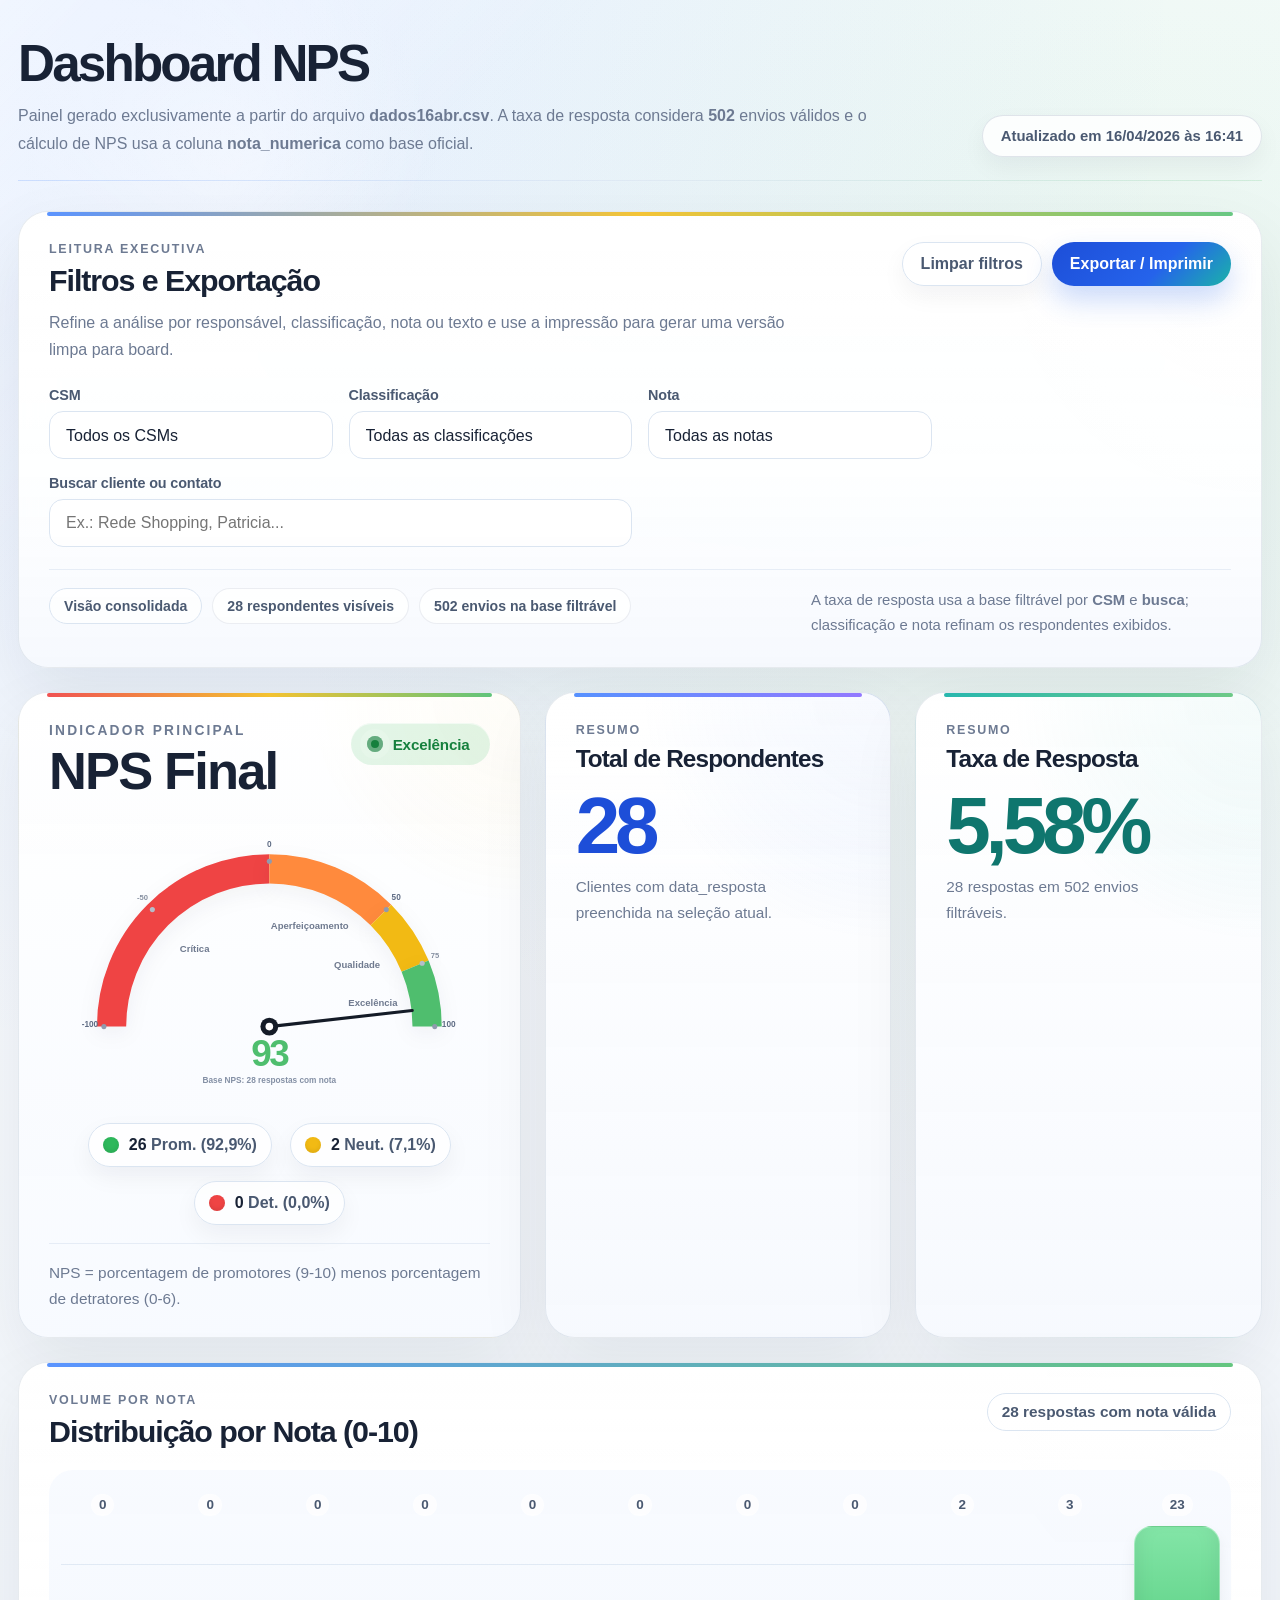
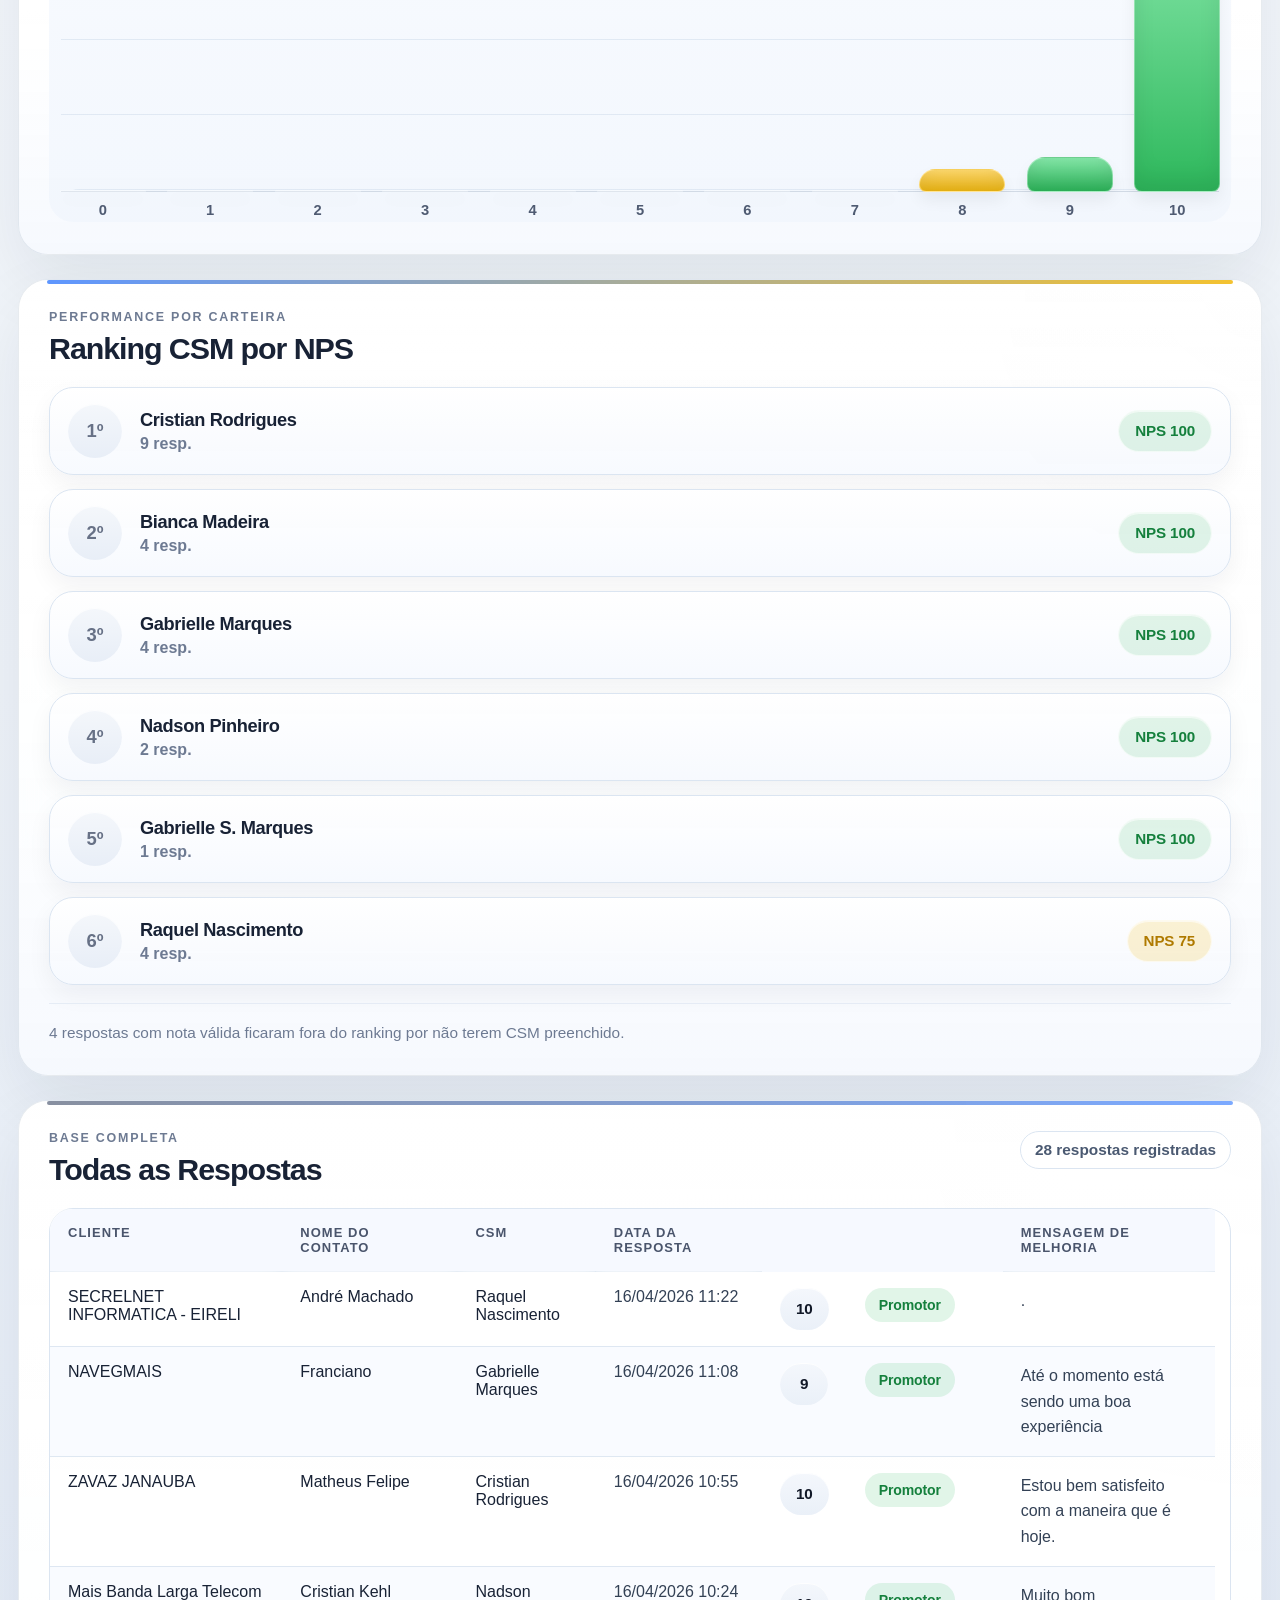
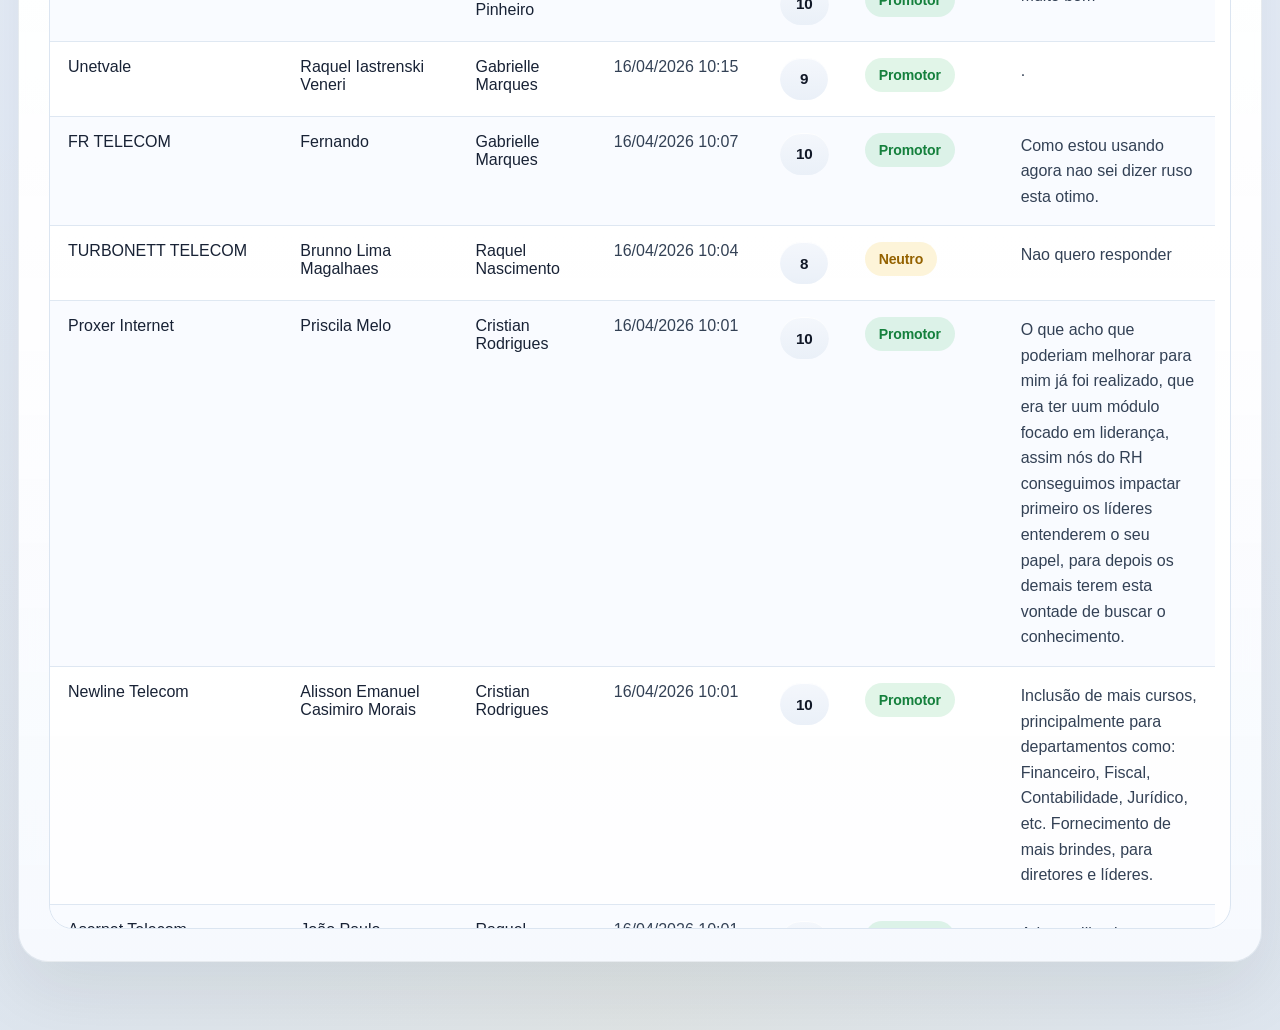
==== commit ff73af31: "Adiciona coluna com data da resposta na base completa" ====
--- a/index.html
+++ b/index.html
@@ -19,7 +19,7 @@
           usa a coluna <strong>nota_numerica</strong> como base oficial.
         </p>
       </div>
-      <p class="updated-at">Atualizado em 16/04/2026 às 16:32</p>
+      <p class="updated-at">Atualizado em 16/04/2026 às 16:41</p>
     </header>
     
       
@@ -352,6 +352,7 @@
               <th>Cliente</th>
               <th>Nome do contato</th>
               <th>CSM</th>
+              <th class="col-response-date">Data da resposta</th>
               <th>Nota</th>
               <th>Classificação</th>
               <th>Mensagem de melhoria</th>
@@ -363,6 +364,7 @@
               <td>SECRELNET INFORMATICA - EIRELI</td>
               <td>André Machado</td>
               <td>Raquel Nascimento</td>
+              <td class="response-date-cell">16/04/2026 11:22</td>
               <td><span class="score-chip">10</span></td>
               <td><span class="pill pill--promoter">Promotor</span></td>
               <td class="message-cell">.</td>
@@ -372,6 +374,7 @@
               <td>NAVEGMAIS</td>
               <td>Franciano</td>
               <td>Gabrielle Marques</td>
+              <td class="response-date-cell">16/04/2026 11:08</td>
               <td><span class="score-chip">9</span></td>
               <td><span class="pill pill--promoter">Promotor</span></td>
               <td class="message-cell">Até o momento está sendo uma boa experiência</td>
@@ -381,6 +384,7 @@
               <td>ZAVAZ JANAUBA</td>
               <td>Matheus Felipe</td>
               <td>Cristian Rodrigues</td>
+              <td class="response-date-cell">16/04/2026 10:55</td>
               <td><span class="score-chip">10</span></td>
               <td><span class="pill pill--promoter">Promotor</span></td>
               <td class="message-cell">Estou bem satisfeito com a maneira que é hoje.</td>
@@ -390,6 +394,7 @@
               <td>Mais Banda Larga Telecom</td>
               <td>Cristian Kehl</td>
               <td>Nadson Pinheiro</td>
+              <td class="response-date-cell">16/04/2026 10:24</td>
               <td><span class="score-chip">10</span></td>
               <td><span class="pill pill--promoter">Promotor</span></td>
               <td class="message-cell">Muito bom</td>
@@ -399,6 +404,7 @@
               <td>Unetvale</td>
               <td>Raquel Iastrenski Veneri</td>
               <td>Gabrielle Marques</td>
+              <td class="response-date-cell">16/04/2026 10:15</td>
               <td><span class="score-chip">9</span></td>
               <td><span class="pill pill--promoter">Promotor</span></td>
               <td class="message-cell">.</td>
@@ -408,6 +414,7 @@
               <td>FR TELECOM</td>
               <td>Fernando</td>
               <td>Gabrielle Marques</td>
+              <td class="response-date-cell">16/04/2026 10:07</td>
               <td><span class="score-chip">10</span></td>
               <td><span class="pill pill--promoter">Promotor</span></td>
               <td class="message-cell">Como estou usando agora nao sei dizer ruso esta otimo.</td>
@@ -417,6 +424,7 @@
               <td>TURBONETT TELECOM</td>
               <td>Brunno Lima Magalhaes</td>
               <td>Raquel Nascimento</td>
+              <td class="response-date-cell">16/04/2026 10:04</td>
               <td><span class="score-chip">8</span></td>
               <td><span class="pill pill--neutral">Neutro</span></td>
               <td class="message-cell">Nao quero responder</td>
@@ -426,6 +434,7 @@
               <td>Proxer Internet</td>
               <td>Priscila Melo</td>
               <td>Cristian Rodrigues</td>
+              <td class="response-date-cell">16/04/2026 10:01</td>
               <td><span class="score-chip">10</span></td>
               <td><span class="pill pill--promoter">Promotor</span></td>
               <td class="message-cell">O que acho que poderiam melhorar para mim já foi realizado, que era ter uum módulo focado em liderança, assim nós do RH conseguimos impactar primeiro os líderes entenderem o seu papel, para depois os demais terem esta vontade de buscar o conhecimento.</td>
@@ -435,6 +444,7 @@
               <td>Newline Telecom</td>
               <td>Alisson Emanuel Casimiro Morais</td>
               <td>Cristian Rodrigues</td>
+              <td class="response-date-cell">16/04/2026 10:01</td>
               <td><span class="score-chip">10</span></td>
               <td><span class="pill pill--promoter">Promotor</span></td>
               <td class="message-cell">Inclusão de mais cursos, principalmente para departamentos como: Financeiro, Fiscal, Contabilidade, Jurídico, etc. 
@@ -446,6 +456,7 @@
               <td>Asernet Telecom</td>
               <td>João Paulo</td>
               <td>Raquel Nascimento</td>
+              <td class="response-date-cell">16/04/2026 10:01</td>
               <td><span class="score-chip">10</span></td>
               <td><span class="pill pill--promoter">Promotor</span></td>
               <td class="message-cell">Adoro utiliza-la</td>
@@ -455,6 +466,7 @@
               <td>UNI SERVIÇOS DE TECNOLOGIA DA INFORMAÇÃO LTDA</td>
               <td>Renaldo</td>
               <td>Gabrielle Marques</td>
+              <td class="response-date-cell">10/04/2026 11:33</td>
               <td><span class="score-chip">10</span></td>
               <td><span class="pill pill--promoter">Promotor</span></td>
               <td class="message-cell">Teria que abrir pra outros ramos também alem da telecom</td>
@@ -464,6 +476,7 @@
               <td>Click.com</td>
               <td>Izabel</td>
               <td>Bianca Madeira</td>
+              <td class="response-date-cell">10/04/2026 11:30</td>
               <td><span class="score-chip">10</span></td>
               <td><span class="pill pill--promoter">Promotor</span></td>
               <td class="message-cell">Mais cursos</td>
@@ -473,6 +486,7 @@
               <td>Pronet telecom</td>
               <td>Daniella Cesar de Sousa</td>
               <td>Bianca Madeira</td>
+              <td class="response-date-cell">10/04/2026 11:04</td>
               <td><span class="score-chip">9</span></td>
               <td><span class="pill pill--promoter">Promotor</span></td>
               <td class="message-cell">Manter a mesma ajuda inicial para motivar a equipe. Isso se torna um desafio para a empresa!</td>
@@ -482,6 +496,7 @@
               <td>INFOTECHY INTERNET VIA FIBRA</td>
               <td>DEBORA FELTZ PEREIRA RAYCIK</td>
               <td>Cristian Rodrigues</td>
+              <td class="response-date-cell">25/03/2026 05:24</td>
               <td><span class="score-chip">10</span></td>
               <td><span class="pill pill--promoter">Promotor</span></td>
               <td class="message-cell">Está bom</td>
@@ -491,6 +506,7 @@
               <td>nextall</td>
               <td>Gabriel</td>
               <td>Cristian Rodrigues</td>
+              <td class="response-date-cell">25/03/2026 05:13</td>
               <td><span class="score-chip">10</span></td>
               <td><span class="pill pill--promoter">Promotor</span></td>
               <td class="message-cell">Plataforma Excelente, contéudos dinâmicos.</td>
@@ -500,6 +516,7 @@
               <td>LM Telecom Ltda</td>
               <td>Ingrid</td>
               <td>Cristian Rodrigues</td>
+              <td class="response-date-cell">24/03/2026 14:58</td>
               <td><span class="score-chip">10</span></td>
               <td><span class="pill pill--promoter">Promotor</span></td>
               <td class="message-cell">Os cursos são muito bons e a equipe muito prestativa!</td>
@@ -509,6 +526,7 @@
               <td>INET</td>
               <td>Hugo</td>
               <td>Nadson Pinheiro</td>
+              <td class="response-date-cell">24/03/2026 13:45</td>
               <td><span class="score-chip">10</span></td>
               <td><span class="pill pill--promoter">Promotor</span></td>
               <td class="message-cell">Tudo perfeito</td>
@@ -518,6 +536,7 @@
               <td>Trevo Internet</td>
               <td>WERLY MONTEIRO</td>
               <td>Cristian Rodrigues</td>
+              <td class="response-date-cell">24/03/2026 13:34</td>
               <td><span class="score-chip">10</span></td>
               <td><span class="pill pill--promoter">Promotor</span></td>
               <td class="message-cell">Até o momento gosto bastante do que a fiberschol proporciona através da plataforma, e o que queria já está vindo que é cursos voltados a gestão do negócio liderança.</td>
@@ -527,6 +546,7 @@
               <td>NET WAY INFORMATICA</td>
               <td>Karla Keller</td>
               <td>Sem CSM</td>
+              <td class="response-date-cell">24/03/2026 13:12</td>
               <td><span class="score-chip">10</span></td>
               <td><span class="pill pill--promoter">Promotor</span></td>
               <td class="message-cell">show</td>
@@ -536,6 +556,7 @@
               <td>Ozmaps</td>
               <td>Gina</td>
               <td>Bianca Madeira</td>
+              <td class="response-date-cell">24/03/2026 13:04</td>
               <td><span class="score-chip">10</span></td>
               <td><span class="pill pill--promoter">Promotor</span></td>
               <td class="message-cell">seria muy bueno tener cursos en español!</td>
@@ -545,6 +566,7 @@
               <td>Portal Eletrônico Ltda</td>
               <td>katia</td>
               <td>Sem CSM</td>
+              <td class="response-date-cell">24/03/2026 13:01</td>
               <td><span class="score-chip">10</span></td>
               <td><span class="pill pill--promoter">Promotor</span></td>
               <td class="message-cell">Atualmente realizei o teste de conhecimento do curso de GESTÃO DE INADIMPLÊCIA, mas não gostei do questionário, achei que não perguntou o que eu realmente deveria saber e sim perguntas irrelevantes.</td>
@@ -554,6 +576,7 @@
               <td>Galiza NET</td>
               <td>Erick Rodrigues Mascarenhas</td>
               <td>Bianca Madeira</td>
+              <td class="response-date-cell">24/03/2026 13:00</td>
               <td><span class="score-chip">10</span></td>
               <td><span class="pill pill--promoter">Promotor</span></td>
               <td class="message-cell">Mais eventos online</td>
@@ -563,6 +586,7 @@
               <td>Evottel</td>
               <td>Caroline Perotto</td>
               <td>Gabrielle S. Marques</td>
+              <td class="response-date-cell">24/03/2026 13:00</td>
               <td><span class="score-chip">10</span></td>
               <td><span class="pill pill--promoter">Promotor</span></td>
               <td class="message-cell">gosto do conteúdo, continuem essa plataforma excelente de ensino que são.</td>
@@ -572,6 +596,7 @@
               <td>Atel Telecom do Brasil Ltda.</td>
               <td>Pedro Rh</td>
               <td>Raquel Nascimento</td>
+              <td class="response-date-cell">24/03/2026 12:58</td>
               <td><span class="score-chip">10</span></td>
               <td><span class="pill pill--promoter">Promotor</span></td>
               <td class="message-cell">Variedade de cursos.</td>
@@ -581,6 +606,7 @@
               <td>Alternativa Provedor</td>
               <td>Isaque Oliveira de Santana</td>
               <td>Sem CSM</td>
+              <td class="response-date-cell">24/03/2026 12:01</td>
               <td><span class="score-chip">8</span></td>
               <td><span class="pill pill--neutral">Neutro</span></td>
               <td class="message-cell">No momento, valor por usuario</td>
@@ -590,6 +616,7 @@
               <td>Grafnet LTDA</td>
               <td>Adriano Rocha</td>
               <td>Sem CSM</td>
+              <td class="response-date-cell">24/03/2026 11:55</td>
               <td><span class="score-chip">10</span></td>
               <td><span class="pill pill--promoter">Promotor</span></td>
               <td class="message-cell">Liberar cursos em todas as areas de telecom</td>
@@ -599,6 +626,7 @@
               <td>Sua Internet Ltda (D-kiros)</td>
               <td>Mara</td>
               <td>Cristian Rodrigues</td>
+              <td class="response-date-cell">24/03/2026 11:54</td>
               <td><span class="score-chip">10</span></td>
               <td><span class="pill pill--promoter">Promotor</span></td>
               <td class="message-cell">Nesse momento sem sugestoes</td>
@@ -608,6 +636,7 @@
               <td>REDE SHOPPING TELECOM</td>
               <td>Patricia</td>
               <td>Cristian Rodrigues</td>
+              <td class="response-date-cell">24/03/2026 11:54</td>
               <td><span class="score-chip">10</span></td>
               <td><span class="pill pill--promoter">Promotor</span></td>
               <td class="message-cell">Até o momento esta suprindo as minhas espectativas e necessidades</td>
--- a/styles.css
+++ b/styles.css
@@ -861,7 +861,7 @@
 
 table {
   width: 100%;
-  min-width: 980px;
+  min-width: 1120px;
   border-collapse: collapse;
 }
 
@@ -883,6 +883,17 @@
   letter-spacing: 0.08em;
   text-transform: uppercase;
   backdrop-filter: blur(10px);
+}
+
+.col-response-date {
+  min-width: 154px;
+}
+
+.response-date-cell {
+  min-width: 154px;
+  white-space: nowrap;
+  color: #334155;
+  font-variant-numeric: tabular-nums;
 }
 
 tbody tr:nth-child(even) {
